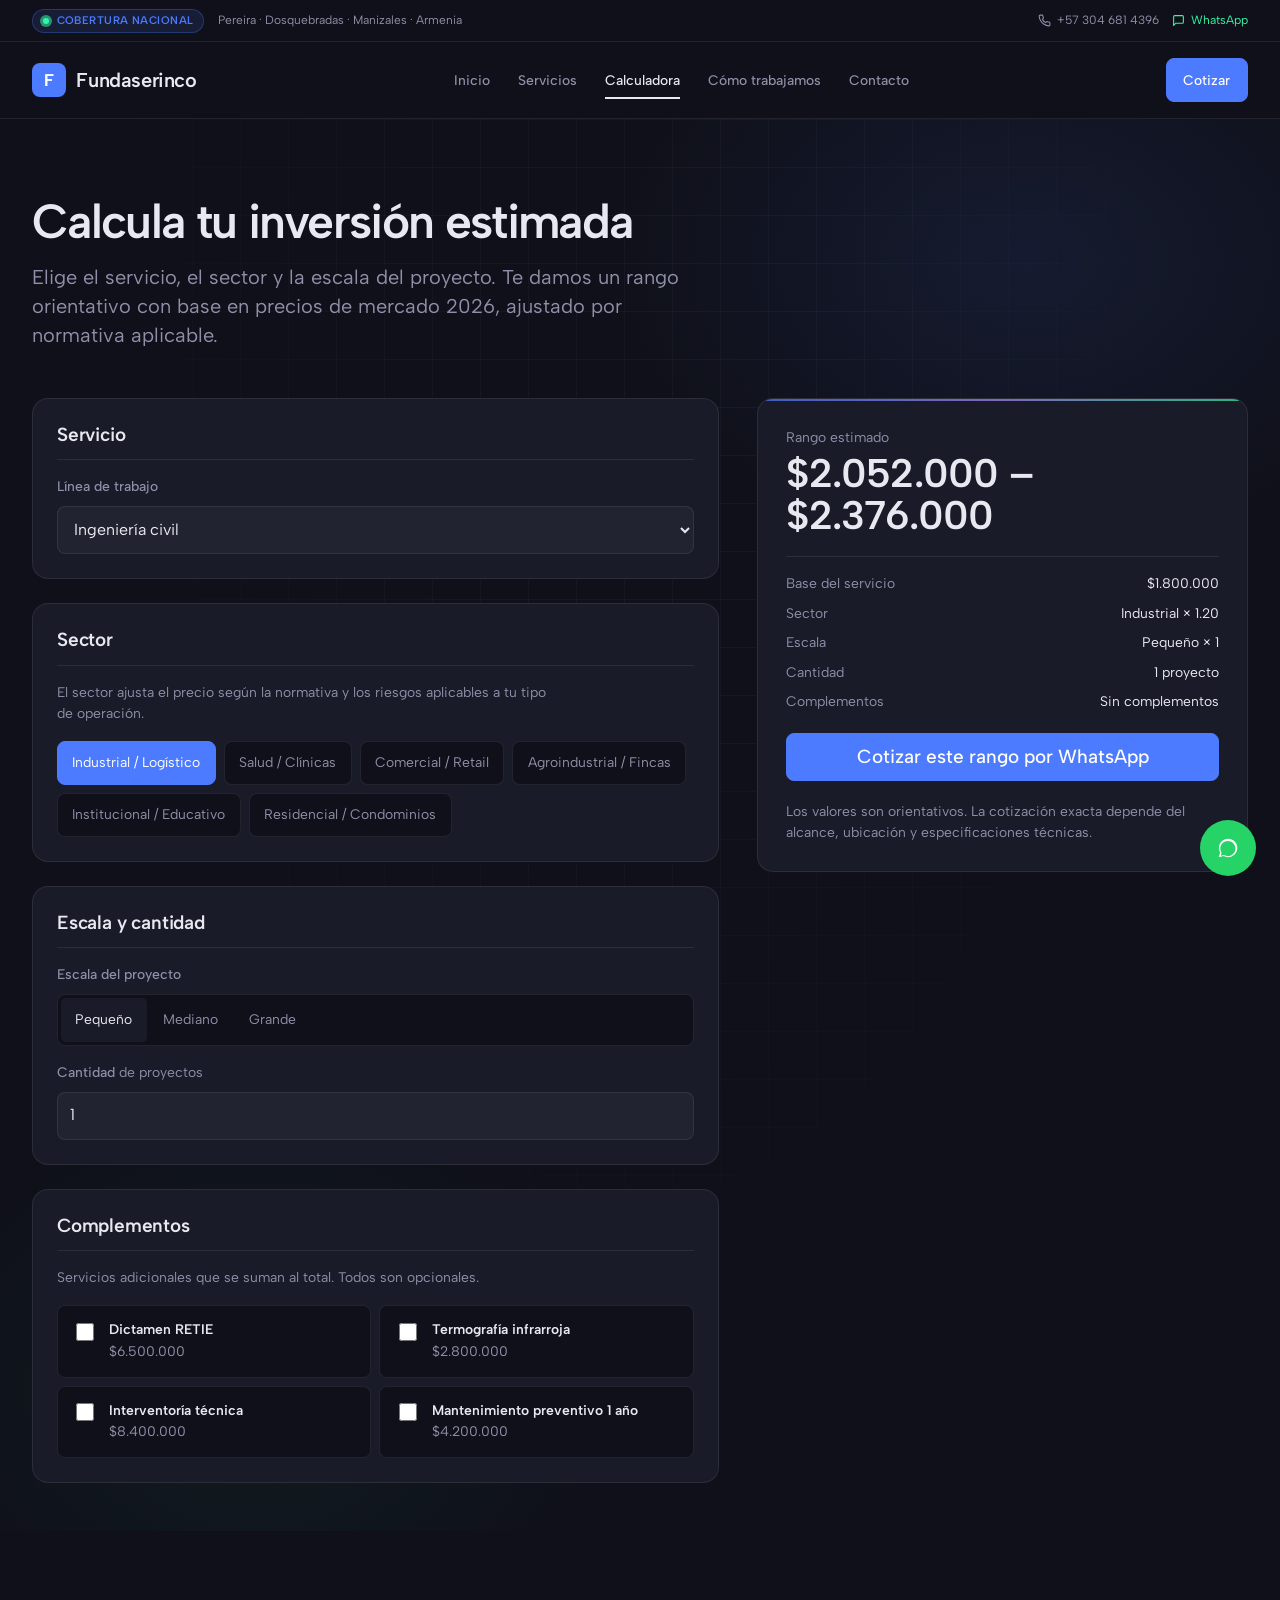
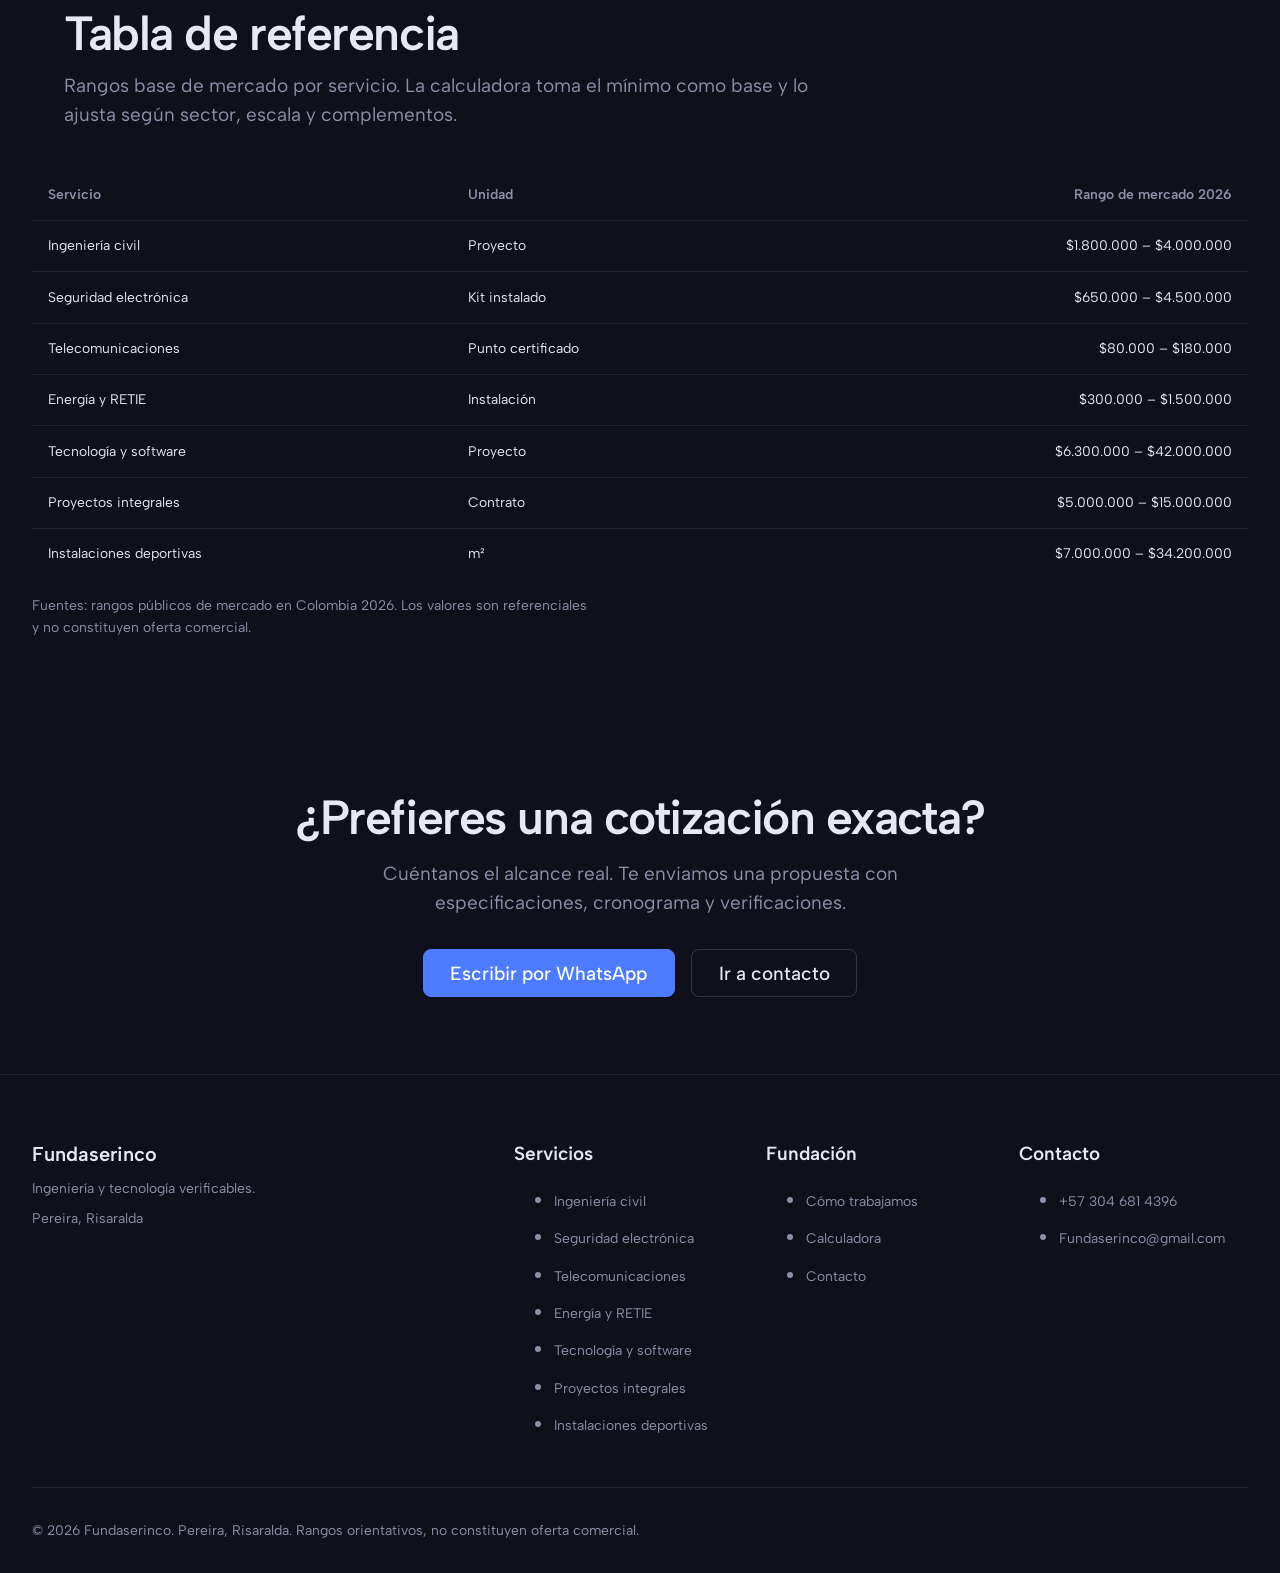
==== calculadora.html @ b82580bc "Add files via upload" ====
<!DOCTYPE html>
<html lang="es">
<head>
  <meta charset="UTF-8">
  <meta name="viewport" content="width=device-width, initial-scale=1.0">
  <title>Calculadora de inversión · Fundaserinco</title>
  <meta name="description" content="Estimador orientativo de inversión por servicio, sector y escala. Rangos de mercado 2026 para ingeniería civil, seguridad, telecom, energía, software, integrales y deportivas.">
  <meta name="theme-color" content="#0f1019">
  <link rel="preconnect" href="https://fonts.googleapis.com">
  <link rel="preconnect" href="https://fonts.gstatic.com" crossorigin>
  <link href="https://fonts.googleapis.com/css2?family=Albert+Sans:wght@400;500;600&display=swap" rel="stylesheet">
  <link rel="stylesheet" href="assets/css/main.css">
  <link rel="stylesheet" href="assets/css/components.css">
  <link rel="stylesheet" href="assets/css/sections.css">
  <link rel="stylesheet" href="assets/css/pages.css">
  <link rel="stylesheet" href="assets/css/motion.css">
  <link rel="icon" href="favicon.svg" type="image/svg+xml">
  <meta property="og:type" content="website">
  <meta property="og:site_name" content="Fundaserinco">
  <meta property="og:locale" content="es_CO">
  <meta property="og:title" content="Calculadora de inversión · Fundaserinco">
  <meta property="og:description" content="Estimador orientativo de inversión por servicio, sector y escala.">
</head>
<body data-page="calculator">
  <script>document.documentElement.classList.add('js')</script>

  <div class="topbar">
    <div class="topbar-inner">
      <div class="topbar-left">
        <span class="topbar-badge"><span class="pulse-dot" aria-hidden="true"></span><span>Cobertura nacional</span></span>
        <span class="topbar-region">Pereira · Dosquebradas · Manizales · Armenia</span>
      </div>
      <div class="topbar-right">
        <a href="tel:+573046814396" class="topbar-link topbar-link--phone"><svg viewBox="0 0 24 24" width="13" height="13" fill="none" stroke="currentColor" stroke-width="2" stroke-linecap="round" stroke-linejoin="round" aria-hidden="true"><path d="M22 16.92v3a2 2 0 0 1-2.18 2 19.79 19.79 0 0 1-8.63-3.07 19.5 19.5 0 0 1-6-6 19.79 19.79 0 0 1-3.07-8.67A2 2 0 0 1 4.11 2h3a2 2 0 0 1 2 1.72 12.84 12.84 0 0 0 .7 2.81 2 2 0 0 1-.45 2.11L8.09 9.91a16 16 0 0 0 6 6l1.27-1.27a2 2 0 0 1 2.11-.45 12.84 12.84 0 0 0 2.81.7A2 2 0 0 1 22 16.92z"/></svg>+57 304 681 4396</a>
        <a href="https://wa.me/573046814396?text=Hola%2C%20quiero%20asesor%C3%ADa." class="topbar-link topbar-link--wa" target="_blank" rel="noopener"><svg viewBox="0 0 24 24" width="13" height="13" fill="none" stroke="currentColor" stroke-width="2" stroke-linecap="round" stroke-linejoin="round" aria-hidden="true"><path d="M21 15a2 2 0 0 1-2 2H7l-4 4V5a2 2 0 0 1 2-2h14a2 2 0 0 1 2 2z"/></svg>WhatsApp</a>
      </div>
    </div>
  </div>

  <header class="site-header">
    <div class="header-inner">
      <a href="index.html" class="brand" aria-label="Fundaserinco — Ir a inicio"><span class="brand-mark" aria-hidden="true">F</span><span class="brand-name">Fundaserinco</span></a>
      <nav class="main-nav" aria-label="Principal">
        <a href="index.html">Inicio</a>
        <a href="servicios.html">Servicios</a>
        <a href="calculadora.html" aria-current="page">Calculadora</a>
        <a href="como-trabajamos.html">Cómo trabajamos</a>
        <a href="contacto.html">Contacto</a>
      </nav>
      <div class="header-actions">
        <a href="https://wa.me/573046814396?text=Hola%2C%20quiero%20cotizar." class="btn btn-primary header-cta" target="_blank" rel="noopener">Cotizar</a>
        <button type="button" class="menu-toggle" aria-expanded="false" aria-controls="mobile-drawer" aria-label="Abrir menú"><span class="menu-toggle-line"></span><span class="menu-toggle-line"></span><span class="menu-toggle-line"></span></button>
      </div>
    </div>
  </header>

  <div class="mobile-backdrop" id="mobile-backdrop" hidden></div>
  <aside class="mobile-drawer" id="mobile-drawer" aria-hidden="true" aria-label="Menú de navegación">
    <div class="drawer-header">
      <span class="drawer-brand">Menú</span>
      <button type="button" class="drawer-close" aria-label="Cerrar menú"><svg viewBox="0 0 24 24" width="20" height="20" fill="none" stroke="currentColor" stroke-width="2" stroke-linecap="round" stroke-linejoin="round" aria-hidden="true"><path d="M18 6 6 18M6 6l12 12"/></svg></button>
    </div>
    <nav class="mobile-nav" aria-label="Principal móvil">
      <a href="index.html">Inicio</a>
      <a href="servicios.html">Servicios</a>
      <a href="calculadora.html" aria-current="page">Calculadora</a>
      <a href="como-trabajamos.html">Cómo trabajamos</a>
      <a href="contacto.html">Contacto</a>
    </nav>
    <div class="drawer-actions">
      <a href="https://wa.me/573046814396?text=Hola%2C%20quiero%20cotizar." class="btn btn-wa" target="_blank" rel="noopener">Cotizar por WhatsApp</a>
      <a href="mailto:Fundaserinco@gmail.com" class="btn btn-secondary">Escribir por correo</a>
    </div>
    <div class="drawer-contact">
      <a href="tel:+573046814396"><svg viewBox="0 0 24 24" width="14" height="14" fill="none" stroke="currentColor" stroke-width="2" stroke-linecap="round" stroke-linejoin="round" aria-hidden="true"><path d="M22 16.92v3a2 2 0 0 1-2.18 2 19.79 19.79 0 0 1-8.63-3.07 19.5 19.5 0 0 1-6-6 19.79 19.79 0 0 1-3.07-8.67A2 2 0 0 1 4.11 2h3a2 2 0 0 1 2 1.72 12.84 12.84 0 0 0 .7 2.81 2 2 0 0 1-.45 2.11L8.09 9.91a16 16 0 0 0 6 6l1.27-1.27a2 2 0 0 1 2.11-.45 12.84 12.84 0 0 0 2.81.7A2 2 0 0 1 22 16.92z"/></svg>+57 304 681 4396</a>
      <a href="mailto:Fundaserinco@gmail.com"><svg viewBox="0 0 24 24" width="14" height="14" fill="none" stroke="currentColor" stroke-width="2" stroke-linecap="round" stroke-linejoin="round" aria-hidden="true"><rect x="2" y="4" width="20" height="16" rx="2"/><path d="m22 7-10 6L2 7"/></svg>Fundaserinco@gmail.com</a>
    </div>
  </aside>

  <main>
    <section class="calc-scene">
      <div class="calc-hero">
        <h1>Calcula tu inversión estimada</h1>
        <p class="lead">Elige el servicio, el sector y la escala del proyecto. Te damos un rango orientativo con base en precios de mercado 2026, ajustado por normativa aplicable.</p>
      </div>

      <section class="calc-page">
        <h2 class="sr-only">Estimador de inversión</h2>
        <form class="calc-form" onsubmit="return false;" aria-label="Configuración del estimador" data-stagger>
          <div class="calc-block">
            <h3 class="calc-block-title">Servicio</h3>
            <div class="form-field">
              <label for="svc">Línea de trabajo</label>
              <select id="svc">
                <option value="civil" data-base="1800000" data-unit="proyecto">Ingeniería civil</option>
                <option value="seguridad" data-base="650000" data-unit="kit">Seguridad electrónica</option>
                <option value="telecom" data-base="80000" data-unit="punto">Telecomunicaciones</option>
                <option value="energia" data-base="300000" data-unit="instalación">Energía y RETIE</option>
                <option value="software" data-base="6300000" data-unit="módulo">Tecnología y software</option>
                <option value="integrales" data-base="5000000" data-unit="frente">Proyectos integrales</option>
                <option value="deportivas" data-base="7000000" data-unit="cancha">Instalaciones deportivas</option>
              </select>
            </div>
          </div>

          <div class="calc-block">
            <h3 class="calc-block-title">Sector</h3>
            <p class="calc-block-help">El sector ajusta el precio según la normativa y los riesgos aplicables a tu tipo de operación.</p>
            <div class="chip-group" role="group" aria-label="Sector del proyecto">
              <button type="button" class="chip" data-sector="industrial" data-sector-name="Industrial" data-factor="1.20" aria-pressed="true">Industrial / Logístico</button>
              <button type="button" class="chip" data-sector="salud" data-sector-name="Salud" data-factor="1.35" aria-pressed="false">Salud / Clínicas</button>
              <button type="button" class="chip" data-sector="comercial" data-sector-name="Comercial" data-factor="1.00" aria-pressed="false">Comercial / Retail</button>
              <button type="button" class="chip" data-sector="agro" data-sector-name="Agroindustrial" data-factor="1.15" aria-pressed="false">Agroindustrial / Fincas</button>
              <button type="button" class="chip" data-sector="institucional" data-sector-name="Institucional" data-factor="1.10" aria-pressed="false">Institucional / Educativo</button>
              <button type="button" class="chip" data-sector="residencial" data-sector-name="Residencial" data-factor="0.95" aria-pressed="false">Residencial / Condominios</button>
            </div>
          </div>

          <div class="calc-block">
            <h3 class="calc-block-title">Escala y cantidad</h3>
            <div class="form-field">
              <label>Escala del proyecto</label>
              <div class="segmented" role="group" aria-label="Escala del proyecto">
                <button type="button" data-scale="1" data-scale-name="Pequeño" class="is-active">Pequeño</button>
                <button type="button" data-scale="2.5" data-scale-name="Mediano">Mediano</button>
                <button type="button" data-scale="6" data-scale-name="Grande">Grande</button>
              </div>
            </div>
            <div class="form-field">
              <label for="qty">Cantidad <span id="qty-label" class="calc-qty-unit">de proyectos</span></label>
              <input type="number" id="qty" min="1" max="50" value="1" inputmode="numeric">
            </div>
          </div>

          <div class="calc-block">
            <h3 class="calc-block-title">Complementos</h3>
            <p class="calc-block-help">Servicios adicionales que se suman al total. Todos son opcionales.</p>
            <div class="addon-grid">
              <label class="addon"><input type="checkbox" data-name="Dictamen RETIE" data-price="6500000"><span class="addon-body"><span class="addon-title">Dictamen RETIE</span><span class="addon-price">$6.500.000</span></span></label>
              <label class="addon"><input type="checkbox" data-name="Termografía infrarroja" data-price="2800000"><span class="addon-body"><span class="addon-title">Termografía infrarroja</span><span class="addon-price">$2.800.000</span></span></label>
              <label class="addon"><input type="checkbox" data-name="Interventoría técnica" data-price="8400000"><span class="addon-body"><span class="addon-title">Interventoría técnica</span><span class="addon-price">$8.400.000</span></span></label>
              <label class="addon"><input type="checkbox" data-name="Mantenimiento preventivo 1 año" data-price="4200000"><span class="addon-body"><span class="addon-title">Mantenimiento preventivo 1 año</span><span class="addon-price">$4.200.000</span></span></label>
            </div>
          </div>
        </form>

        <aside class="calc-result" aria-live="polite">
          <div><p class="calc-result-label">Rango estimado</p><p class="calc-result-value" id="result-range">$1.800.000 – $1.980.000</p></div>
          <div class="calc-result-breakdown">
            <div class="calc-result-row"><span>Base del servicio</span><span id="result-base">$1.800.000</span></div>
            <div class="calc-result-row"><span>Sector</span><span id="result-sector">Industrial × 1.20</span></div>
            <div class="calc-result-row"><span>Escala</span><span id="result-scale">Pequeño × 1</span></div>
            <div class="calc-result-row"><span>Cantidad</span><span id="result-qty">1 proyecto</span></div>
            <div class="calc-result-row"><span>Complementos</span><span id="result-addons">Sin complementos</span></div>
          </div>
          <a href="#" id="result-wa" class="btn btn-primary" target="_blank" rel="noopener">Cotizar este rango por WhatsApp</a>
          <p class="calc-result-note">Los valores son orientativos. La cotización exacta depende del alcance, ubicación y especificaciones técnicas.</p>
        </aside>
      </section>
    </section>

    <section class="section reference">
      <header class="section-header"><h2>Tabla de referencia</h2><p>Rangos base de mercado por servicio. La calculadora toma el mínimo como base y lo ajusta según sector, escala y complementos.</p></header>
      <table class="ref-table">
        <thead><tr><th scope="col">Servicio</th><th scope="col">Unidad</th><th scope="col">Rango de mercado 2026</th></tr></thead>
        <tbody>
          <tr><td>Ingeniería civil</td><td>Proyecto</td><td>$1.800.000 – $4.000.000</td></tr>
          <tr><td>Seguridad electrónica</td><td>Kit instalado</td><td>$650.000 – $4.500.000</td></tr>
          <tr><td>Telecomunicaciones</td><td>Punto certificado</td><td>$80.000 – $180.000</td></tr>
          <tr><td>Energía y RETIE</td><td>Instalación</td><td>$300.000 – $1.500.000</td></tr>
          <tr><td>Tecnología y software</td><td>Proyecto</td><td>$6.300.000 – $42.000.000</td></tr>
          <tr><td>Proyectos integrales</td><td>Contrato</td><td>$5.000.000 – $15.000.000</td></tr>
          <tr><td>Instalaciones deportivas</td><td>m²</td><td>$7.000.000 – $34.200.000</td></tr>
        </tbody>
      </table>
      <p class="ref-note">Fuentes: rangos públicos de mercado en Colombia 2026. Los valores son referenciales y no constituyen oferta comercial.</p>
    </section>

    <section class="section cta">
      <h2>¿Prefieres una cotización exacta?</h2>
      <p>Cuéntanos el alcance real. Te enviamos una propuesta con especificaciones, cronograma y verificaciones.</p>
      <div class="cta-actions" data-stagger>
        <a href="https://wa.me/573046814396?text=Hola%2C%20quiero%20una%20cotizaci%C3%B3n%20exacta." class="btn btn-primary" target="_blank" rel="noopener">Escribir por WhatsApp</a>
        <a href="contacto.html" class="btn btn-secondary">Ir a contacto</a>
      </div>
    </section>
  </main>

  <footer class="site-footer">
    <div class="footer-grid">
      <div><p class="footer-logo">Fundaserinco</p><p class="footer-desc">Ingeniería y tecnología verificables.</p><p class="footer-place">Pereira, Risaralda</p></div>
      <div><p class="footer-heading">Servicios</p><ul>
        <li><a href="servicios/ingenieria-civil.html">Ingeniería civil</a></li>
        <li><a href="servicios/seguridad-electronica.html">Seguridad electrónica</a></li>
        <li><a href="servicios/telecomunicaciones.html">Telecomunicaciones</a></li>
        <li><a href="servicios/energia-retie.html">Energía y RETIE</a></li>
        <li><a href="servicios/tecnologia-software.html">Tecnología y software</a></li>
        <li><a href="servicios/proyectos-integrales.html">Proyectos integrales</a></li>
        <li><a href="servicios/instalaciones-deportivas.html">Instalaciones deportivas</a></li>
      </ul></div>
      <div><p class="footer-heading">Fundación</p><ul>
        <li><a href="como-trabajamos.html">Cómo trabajamos</a></li>
        <li><a href="calculadora.html">Calculadora</a></li>
        <li><a href="contacto.html">Contacto</a></li>
      </ul></div>
      <div><p class="footer-heading">Contacto</p><ul>
        <li><a href="https://wa.me/573046814396">+57 304 681 4396</a></li>
        <li><a href="mailto:Fundaserinco@gmail.com">Fundaserinco@gmail.com</a></li>
      </ul></div>
    </div>
    <p class="footer-legal">© 2026 Fundaserinco. Pereira, Risaralda. Rangos orientativos, no constituyen oferta comercial.</p>
  </footer>

  <a href="https://wa.me/573046814396?text=Hola%2C%20quiero%20cotizar." class="whatsapp-fab" aria-label="Escribir por WhatsApp" target="_blank" rel="noopener">
    <svg viewBox="0 0 24 24" width="28" height="28" fill="currentColor" aria-hidden="true"><path d="M17.6 6.3C16.2 4.9 14.2 4 12.1 4 7.8 4 4.2 7.6 4.2 11.9c0 1.4.4 2.8 1.1 4L4 20l4.2-1.1c1.2.6 2.5 1 3.9 1 4.3 0 7.9-3.5 7.9-7.8 0-2.1-.8-4.1-2.3-5.6zM12.1 19c-1.2 0-2.4-.3-3.5-.9l-.3-.2-2.5.7.7-2.4-.2-.3c-.6-1-.9-2.2-.9-3.4 0-3.6 2.9-6.5 6.5-6.5 1.7 0 3.4.7 4.6 1.9 1.2 1.2 1.9 2.8 1.9 4.6 0 3.6-3 6.5-6.3 6.5z"/></svg>
  </a>

  <script src="assets/js/stagger.js"></script>
  <script src="assets/js/base.js"></script>
  <script>
    (function () {
      'use strict';
      const svcEl = document.getElementById('svc');
      const qtyEl = document.getElementById('qty');
      const qtyLabelEl = document.getElementById('qty-label');
      const sectorChips = Array.from(document.querySelectorAll('.chip[data-sector]'));
      const scaleBtns = Array.from(document.querySelectorAll('.segmented button'));
      const addonInputs = Array.from(document.querySelectorAll('.addon input[type="checkbox"]'));
      const resultRangeEl = document.getElementById('result-range');
      const resultBaseEl = document.getElementById('result-base');
      const resultSectorEl = document.getElementById('result-sector');
      const resultScaleEl = document.getElementById('result-scale');
      const resultQtyEl = document.getElementById('result-qty');
      const resultAddonsEl = document.getElementById('result-addons');
      const waEl = document.getElementById('result-wa');
      let sector = { name: 'Industrial', factor: 1.20 };
      let scale = { name: 'Pequeño', value: 1 };
      function fmt(n) { return '$' + Math.round(n).toLocaleString('es-CO'); }
      function update() {
        const opt = svcEl.selectedOptions[0];
        const base = parseInt(opt.dataset.base, 10);
        const unit = opt.dataset.unit;
        const qty = Math.max(1, Math.min(50, parseInt(qtyEl.value || '1', 10) || 1));
        qtyLabelEl.textContent = unit === 'proyecto' ? 'de proyectos' : unit === 'kit' ? 'de kits' : unit === 'punto' ? 'de puntos' : unit === 'instalación' ? 'de instalaciones' : unit === 'módulo' ? 'de módulos' : unit === 'frente' ? 'de frentes' : unit === 'cancha' ? 'de canchas' : 'de unidades';
        let addonsTotal = 0; const activeAddons = [];
        addonInputs.forEach(function (input) {
          if (input.checked) {
            addonsTotal += parseInt(input.dataset.price, 10);
            activeAddons.push(input.dataset.name);
          }
        });
        const subtotal = base * sector.factor * scale.value * qty;
        const total = subtotal + addonsTotal;
        const lo = total * 0.95, hi = total * 1.10;
        resultRangeEl.textContent = fmt(lo) + ' – ' + fmt(hi);
        resultBaseEl.textContent = fmt(base);
        resultSectorEl.textContent = sector.name + ' × ' + sector.factor.toFixed(2);
        resultScaleEl.textContent = scale.name + ' × ' + scale.value;
        resultQtyEl.textContent = qty + ' ' + unit + (qty === 1 ? '' : (unit === 'proyecto' || unit === 'módulo' || unit === 'frente' ? 's' : unit === 'instalación' ? 'es' : unit + 's'));
        resultAddonsEl.textContent = activeAddons.length === 0 ? 'Sin complementos' : activeAddons.length + ' · ' + fmt(addonsTotal);
        const messageLines = ['Hola, quiero cotizar ' + opt.textContent.trim() + '.','Sector: ' + sector.name,'Escala: ' + scale.name,'Cantidad: ' + qty + ' ' + unit, activeAddons.length > 0 ? 'Complementos: ' + activeAddons.join(', ') : null,'Rango estimado: ' + fmt(lo) + ' – ' + fmt(hi) + '.'].filter(Boolean);
        waEl.href = 'https://wa.me/573046814396?text=' + encodeURIComponent(messageLines.join('\n'));
      }
      svcEl.addEventListener('change', update);
      qtyEl.addEventListener('input', update);
      sectorChips.forEach(function (chip) {
        chip.addEventListener('click', function () {
          sectorChips.forEach(function (c) { c.setAttribute('aria-pressed', 'false'); });
          chip.setAttribute('aria-pressed', 'true');
          sector = { name: chip.dataset.sectorName, factor: parseFloat(chip.dataset.factor) };
          update();
        });
      });
      scaleBtns.forEach(function (btn) {
        btn.addEventListener('click', function () {
          scaleBtns.forEach(function (b) { b.classList.remove('is-active'); });
          btn.classList.add('is-active');
          scale = { name: btn.dataset.scaleName, value: parseFloat(btn.dataset.scale) };
          update();
        });
      });
      addonInputs.forEach(function (input) { input.addEventListener('change', update); });
      const params = new URLSearchParams(location.search);
      const svcParam = params.get('svc');
      if (svcParam && svcEl.querySelector('option[value="' + svcParam + '"]')) svcEl.value = svcParam;
      update();
    })();
  </script>
</body>
</html>
---- assets/css/main.css ----
/* Fundaserinco — main.css
   Base: tokens, reset, tipografía, layout, motion helpers.
   Se carga PRIMERO. */

/* ---------- tokens ---------- */
:root {
  /* palette: stone-blueprint (light) */
  --bg: #dfdedb;
  --surface: #ebe9e5;
  --surface-2: #f4f2ee;
  --ink: #26251e;
  --muted: #5f5d55;
  --accent: #2456d6;
  --accent-ink: #ffffff;
  --control: #c7c5c0;
  --rule: #cbc8c2;

  /* palette: dark scene (para el stage y futuras secciones oscuras) */
  --dark-bg: #0f1019;
  --dark-surface: #1a1b28;
  --dark-surface-2: #232438;
  --dark-ink: #e8e8f0;
  --dark-muted: #8e8fa8;
  --dark-rule: rgba(255, 255, 255, 0.08);
  --dark-rule-strong: rgba(255, 255, 255, 0.16);
  --dark-accent: #4d7bff;
  --dark-accent-ink: #0f1019;
  --dark-accent-muted: rgba(77, 123, 255, 0.15);

  /* type */
  --font-display: 'Albert Sans', system-ui, -apple-system, 'Segoe UI', sans-serif;
  --font-text: 'Albert Sans', system-ui, -apple-system, 'Segoe UI', sans-serif;

  /* scale */
  --step-small: clamp(0.8125rem, 0.79rem + 0.1vw, 0.875rem);
  --step-body: clamp(1.0625rem, 1rem + 0.25vw, 1.1875rem);
  --step-mid: clamp(1.125rem, 1.05rem + 0.3vw, 1.25rem);
  --step-head: clamp(1.75rem, 1.3rem + 2.4vw, 3rem);
  --step-display: clamp(2rem, 1.4rem + 3vw, 4rem);

  /* spacing */
  --margin: clamp(1rem, 3vw, 2rem);
  --gutter: clamp(1rem, 2vw, 1.5rem);
  --section: clamp(6rem, 12vw, 14rem);
  --radius: 8px;
  --radius-lg: 16px;

  /* motion */
  --ease-out: cubic-bezier(0.23, 1, 0.32, 1);
  --ease-in-out: cubic-bezier(0.77, 0, 0.175, 1);
  --t-press: 120ms;
  --t-hover: 150ms;
  --t-ui: 200ms;
  --t-reveal: 700ms;

  /* chart tokens (for Charts.*) */
  --chart-1: #2456d6;
  --chart-muted: #c7c5c0;
  --grid: #dfdedb;
  --axis-ink: #5f5d55;
}

/* ---------- reset ---------- */
*, *::before, *::after { box-sizing: border-box; }
html { -webkit-text-size-adjust: 100%; text-size-adjust: 100%; scroll-behavior: auto; }
body {
  margin: 0;
  background: var(--bg);
  color: var(--ink);
  font-family: var(--font-text);
  font-size: var(--step-body);
  line-height: 1.55;
  font-kerning: normal;
  -webkit-font-smoothing: antialiased;
  text-rendering: optimizeLegibility;
}
h1, h2, h3, h4, p, figure, blockquote, ul, ol, dl, dd { margin: 0; }
ul[class], ol[class] { padding: 0; list-style: none; }
img, video, svg, canvas { display: block; max-width: 100%; }
img, video { height: auto; background: var(--surface); }
button, input, select, textarea { font: inherit; color: inherit; }
button { background: none; border: 0; padding: 0; cursor: pointer; }
a { color: inherit; text-decoration: none; }
::selection { background: var(--accent); color: var(--accent-ink); }
:focus-visible { outline: 2px solid var(--accent); outline-offset: 3px; border-radius: 2px; }
.nums { font-variant-numeric: tabular-nums; }
.sr-only {
  position: absolute; width: 1px; height: 1px; overflow: hidden;
  clip-path: inset(50%); white-space: nowrap;
}

/* ---------- typography ---------- */
h1, h2, h3 {
  font-family: var(--font-display);
  font-weight: 600;
  text-wrap: balance;
  hyphens: none;
}
h1 {
  font-size: var(--step-display);
  line-height: 1.0;
  letter-spacing: -0.035em;
}
h2 {
  font-size: var(--step-head);
  line-height: 1.05;
  letter-spacing: -0.03em;
}
h3 {
  font-size: var(--step-mid);
  line-height: 1.3;
  letter-spacing: -0.015em;
}
p { max-width: 62ch; text-wrap: pretty; }
.lead {
  font-size: var(--step-mid);
  line-height: 1.45;
  color: var(--muted);
  max-width: 46ch;
}
.muted { color: var(--muted); }

/* ---------- layout ---------- */
.section { padding-block: calc(var(--section) / 2); }
.section + .section { padding-top: 0; }
.wrap { max-width: 1280px; margin-inline: auto; padding-inline: var(--margin); }

/* ---------- motion helpers ---------- */
@media (prefers-reduced-motion: reduce) {
  *, *::before, *::after {
    transition-duration: 0.01ms !important;
    animation: none !important;
  }
}
---- assets/css/components.css ----
/* Fundaserinco — components.css
   Botones, link, topbar, header, mobile drawer, footer, whatsapp fab, form fields base.
   Se carga SEGUNDO. */

/* ---------- buttons ---------- */
.btn {
  display: inline-flex;
  align-items: center;
  justify-content: center;
  gap: 0.4em;
  min-height: 48px;
  padding: 0 1.4em;
  border-radius: var(--radius);
  font-weight: 500;
  font-size: var(--step-body);
  text-decoration: none;
  white-space: nowrap;
  transition: transform var(--t-press) var(--ease-out),
              background-color var(--t-hover) ease,
              color var(--t-hover) ease,
              border-color var(--t-hover) ease;
}
.btn:active { transform: scale(0.97); }
.btn-primary {
  background: var(--accent);
  color: var(--accent-ink);
  border: 1px solid var(--accent);
}
.btn-secondary {
  background: transparent;
  color: var(--ink);
  border: 1px solid var(--control);
}
.link {
  display: inline-flex;
  align-items: center;
  gap: 0.3em;
  color: var(--accent);
  text-decoration: underline;
  text-decoration-thickness: 0.06em;
  text-underline-offset: 0.2em;
  font-weight: 500;
}

/* ==========================================================
   TOPBAR — banda superior con dot ping
   ========================================================== */
.topbar {
  background: var(--dark-bg);
  color: var(--dark-ink);
  border-bottom: 1px solid var(--dark-rule);
  font-size: 0.75rem;
  padding: 0.55rem var(--margin);
  position: relative;
  z-index: 30;
}
.topbar-inner {
  max-width: 1280px;
  margin-inline: auto;
  display: flex;
  align-items: center;
  justify-content: space-between;
  gap: 1rem;
  flex-wrap: wrap;
}
.topbar-left {
  display: flex;
  align-items: center;
  gap: 0.85rem;
  flex-wrap: wrap;
}
.topbar-badge {
  display: inline-flex;
  align-items: center;
  gap: 0.5rem;
  padding: 0.2rem 0.6rem;
  background: rgba(77, 123, 255, 0.12);
  border: 1px solid rgba(77, 123, 255, 0.3);
  border-radius: 999px;
  color: var(--dark-accent);
  font-weight: 600;
  letter-spacing: 0.04em;
  text-transform: uppercase;
  font-size: 0.6875rem;
  line-height: 1.4;
  white-space: nowrap;
}
.pulse-dot {
  position: relative;
  display: inline-block;
  width: 6px;
  height: 6px;
  border-radius: 50%;
  background: #34f6a8;
  flex-shrink: 0;
}
.pulse-dot::after {
  content: '';
  position: absolute;
  inset: -3px;
  border-radius: 50%;
  background: #34f6a8;
  opacity: 0.55;
  animation: pulse-ping 2.2s cubic-bezier(0, 0, 0.2, 1) infinite;
  pointer-events: none;
}
@keyframes pulse-ping {
  0% { transform: scale(1); opacity: 0.55; }
  80%, 100% { transform: scale(2.4); opacity: 0; }
}
@media (prefers-reduced-motion: reduce) {
  .pulse-dot::after { animation: none; opacity: 0; }
}
.topbar-region {
  color: var(--dark-muted);
  display: none;
  white-space: nowrap;
}
@media (min-width: 720px) {
  .topbar-region { display: inline; }
}
.topbar-right {
  display: flex;
  align-items: center;
  gap: 0.85rem;
}
.topbar-link {
  color: var(--dark-muted);
  font-size: 0.75rem;
  display: inline-flex;
  align-items: center;
  gap: 0.35rem;
  text-decoration: none;
  transition: color 150ms ease;
  white-space: nowrap;
}
.topbar-link svg { flex-shrink: 0; }
.topbar-link--wa { color: #34f6a8; }
.topbar-link--phone {
  display: none;
}
@media (min-width: 560px) {
  .topbar-link--phone { display: inline-flex; }
}

/* ==========================================================
   SITE HEADER — navbar sticky
   Base light. Overrides por data-page y data-header-theme.
   ========================================================== */
.site-header {
  position: sticky;
  top: 0;
  z-index: 40;
  background: var(--bg);
  border-bottom: 1px solid var(--rule);
  transition: background-color 250ms ease, border-color 250ms ease;
}
.header-inner {
  max-width: 1280px;
  margin-inline: auto;
  padding: 1rem var(--margin);
  display: flex;
  align-items: center;
  justify-content: space-between;
  gap: var(--gutter);
}

/* brand */
.brand {
  display: flex;
  align-items: center;
  gap: 0.65rem;
  text-decoration: none;
  color: var(--ink);
  font-family: var(--font-display);
  font-weight: 600;
  font-size: var(--step-mid);
  letter-spacing: -0.02em;
  transition: color 200ms ease;
}
.brand-mark {
  width: 34px;
  height: 34px;
  display: grid;
  place-items: center;
  background: var(--accent);
  color: var(--accent-ink);
  border-radius: 8px;
  font-family: var(--font-display);
  font-weight: 700;
  font-size: 17px;
  letter-spacing: -0.03em;
  flex-shrink: 0;
  transition: background-color 200ms ease, color 200ms ease;
}
.brand-name { white-space: nowrap; }

/* nav desktop */
.main-nav {
  display: none;
  gap: 1.75rem;
  font-size: var(--step-small);
  font-weight: 500;
}
@media (min-width: 900px) {
  .main-nav { display: flex; }
}
.main-nav a {
  position: relative;
  color: var(--muted);
  text-decoration: none;
  padding: 0.5rem 0;
  transition: color 150ms ease;
}
.main-nav a::after {
  content: '';
  position: absolute;
  left: 0;
  right: 0;
  bottom: 0;
  height: 2px;
  background: currentColor;
  transform: scaleX(0);
  transform-origin: left;
  transition: transform 220ms var(--ease-out);
}
.main-nav a[aria-current="page"] {
  color: var(--ink);
}
.main-nav a[aria-current="page"]::after {
  transform: scaleX(1);
}

/* actions */
.header-actions {
  display: flex;
  align-items: center;
  gap: 0.75rem;
}
.header-cta {
  display: none;
  min-height: 44px;
  padding: 0 1.2em;
  font-size: var(--step-small);
}
@media (min-width: 640px) {
  .header-cta { display: inline-flex; }
}

/* hamburger */
.menu-toggle {
  display: inline-flex;
  flex-direction: column;
  justify-content: center;
  align-items: center;
  gap: 5px;
  width: 44px;
  height: 44px;
  padding: 0;
  border: 1px solid var(--control);
  border-radius: var(--radius);
  background: transparent;
  cursor: pointer;
  transition: border-color 150ms ease;
}
@media (min-width: 900px) {
  .menu-toggle { display: none; }
}
.menu-toggle-line {
  display: block;
  width: 18px;
  height: 2px;
  background: var(--ink);
  border-radius: 2px;
  transition: transform 240ms var(--ease-out),
              opacity 160ms ease,
              background-color 200ms ease;
}

/* estado activo hamburger */
.menu-toggle[aria-expanded="true"] .menu-toggle-line:nth-child(1) {
  transform: translateY(7px) rotate(45deg);
}
.menu-toggle[aria-expanded="true"] .menu-toggle-line:nth-child(2) {
  opacity: 0;
}
.menu-toggle[aria-expanded="true"] .menu-toggle-line:nth-child(3) {
  transform: translateY(-7px) rotate(-45deg);
}

/* ==========================================================
   MOBILE DRAWER
   ========================================================== */
.mobile-backdrop {
  position: fixed;
  inset: 0;
  background: rgba(15, 16, 25, 0.55);
  z-index: 45;
  opacity: 0;
  transition: opacity 220ms ease;
}
.mobile-backdrop.is-open { opacity: 1; }
.mobile-drawer {
  position: fixed;
  top: 0;
  right: 0;
  bottom: 0;
  width: min(340px, 86vw);
  background: var(--bg);
  border-left: 1px solid var(--rule);
  z-index: 50;
  padding: 1.5rem;
  display: flex;
  flex-direction: column;
  gap: 1rem;
  transform: translateX(100%);
  transition: transform 320ms var(--ease-out);
  overflow-y: auto;
}
.mobile-drawer.is-open { transform: translateX(0); }
.drawer-header {
  display: flex;
  align-items: center;
  justify-content: space-between;
}
.drawer-brand {
  font-family: var(--font-display);
  font-weight: 600;
  font-size: var(--step-mid);
  color: var(--ink);
  letter-spacing: -0.02em;
}
.drawer-close {
  width: 40px;
  height: 40px;
  display: grid;
  place-items: center;
  border: 1px solid var(--control);
  border-radius: var(--radius);
  background: transparent;
  cursor: pointer;
  color: var(--ink);
  transition: border-color 150ms ease, background-color 150ms ease;
}
.mobile-nav {
  display: flex;
  flex-direction: column;
  gap: 0;
  border-top: 1px solid var(--rule);
}
.mobile-nav a {
  display: block;
  padding: 0.95rem 0;
  color: var(--ink);
  text-decoration: none;
  font-size: var(--step-body);
  font-weight: 500;
  border-bottom: 1px solid var(--rule);
  transition: color 150ms ease, padding-left 220ms var(--ease-out);
}
.mobile-nav a[aria-current="page"] {
  color: var(--accent);
  font-weight: 600;
}
.drawer-actions {
  display: grid;
  gap: 0.6rem;
  padding-top: 0.5rem;
}
.drawer-actions .btn {
  width: 100%;
  justify-content: center;
}
.drawer-actions .btn-wa {
  background: #34f6a8;
  color: #003822;
  border-color: #34f6a8;
}
.drawer-contact {
  display: flex;
  flex-direction: column;
  gap: 0.5rem;
  padding-top: 0.75rem;
  border-top: 1px solid var(--rule);
  font-size: var(--step-small);
  color: var(--muted);
}
.drawer-contact a {
  color: var(--muted);
  text-decoration: none;
  display: inline-flex;
  align-items: center;
  gap: 0.4rem;
}

/* ---------- overrides para páginas dark (data-page) ---------- */
body[data-page] .site-header {
  background: var(--dark-bg);
  border-bottom-color: var(--dark-rule);
}
body[data-page] .brand { color: var(--dark-ink); }
body[data-page] .brand-mark { background: var(--dark-accent); color: #ffffff; }
body[data-page] .main-nav a { color: var(--dark-muted); }
body[data-page] .main-nav a[aria-current="page"] { color: var(--dark-ink); }
body[data-page] .menu-toggle { border-color: var(--dark-rule-strong); }
body[data-page] .menu-toggle-line { background: var(--dark-ink); }

body[data-page] .mobile-drawer {
  background: var(--dark-bg);
  border-left-color: var(--dark-rule);
}
body[data-page] .drawer-brand { color: var(--dark-ink); }
body[data-page] .drawer-close {
  border-color: var(--dark-rule-strong);
  color: var(--dark-ink);
}
body[data-page] .mobile-nav { border-top-color: var(--dark-rule); }
body[data-page] .mobile-nav a {
  color: var(--dark-ink);
  border-bottom-color: var(--dark-rule);
}
body[data-page] .mobile-nav a[aria-current="page"] { color: var(--dark-accent); }
body[data-page] .drawer-contact {
  border-top-color: var(--dark-rule);
  color: var(--dark-muted);
}
body[data-page] .drawer-contact a { color: var(--dark-muted); }
body[data-page] .drawer-actions .btn-secondary {
  color: var(--dark-ink);
  border-color: var(--dark-rule-strong);
}

/* ---------- overrides para index cuando pasa sobre stage dark ---------- */
body[data-header-theme="dark"] .site-header {
  background: var(--dark-bg);
  border-bottom-color: var(--dark-rule);
}
body[data-header-theme="dark"] .brand { color: var(--dark-ink); }
body[data-header-theme="dark"] .brand-mark { background: var(--dark-accent); color: #ffffff; }
body[data-header-theme="dark"] .main-nav a { color: var(--dark-muted); }
body[data-header-theme="dark"] .main-nav a[aria-current="page"] { color: var(--dark-ink); }
body[data-header-theme="dark"] .menu-toggle { border-color: var(--dark-rule-strong); }
body[data-header-theme="dark"] .menu-toggle-line { background: var(--dark-ink); }
body[data-header-theme="dark"] .header-cta {
  background: var(--dark-accent);
  border-color: var(--dark-accent);
  color: #ffffff;
}

/* ---------- footer ---------- */
.site-footer {
  border-top: 1px solid var(--rule);
  padding: 4rem var(--margin) 2rem;
}
.footer-grid {
  display: grid;
  grid-template-columns: 2fr 1fr 1fr 1fr;
  gap: var(--gutter);
  max-width: 1280px;
  margin-inline: auto;
  margin-bottom: 3rem;
}
.footer-logo {
  font-family: var(--font-display);
  font-weight: 600;
  font-size: var(--step-mid);
  margin-bottom: 0.5rem;
}
.footer-desc { color: var(--muted); font-size: var(--step-small); margin-bottom: 0.5rem; }
.footer-place { color: var(--muted); font-size: var(--step-small); }
.footer-heading {
  font-weight: 600;
  font-size: var(--step-body);
  margin-bottom: 1rem;
}
.footer-grid ul { display: grid; gap: 0.5rem; }
.footer-grid ul a { font-size: var(--step-small); color: var(--muted); }
.footer-legal {
  max-width: 1280px;
  margin-inline: auto;
  padding-top: 2rem;
  border-top: 1px solid var(--rule);
  font-size: var(--step-small);
  color: var(--muted);
}
@media (max-width: 720px) {
  .footer-grid { grid-template-columns: 1fr 1fr; }
}

/* ---------- whatsapp fab ---------- */
.whatsapp-fab {
  position: fixed;
  bottom: 24px;
  right: 24px;
  width: 56px;
  height: 56px;
  display: grid;
  place-items: center;
  background: #25d366;
  color: #ffffff;
  border-radius: 50%;
  z-index: 20;
  transition: transform var(--t-press) var(--ease-out);
}
.whatsapp-fab:active { transform: scale(0.95); }
@media (max-width: 720px) {
  .whatsapp-fab { bottom: 16px; right: 16px; width: 52px; height: 52px; }
}

/* ---------- form fields base ---------- */
.form-field {
  display: grid;
  gap: 0.5rem;
}
.form-field label {
  font-size: var(--step-small);
  font-weight: 500;
  color: var(--muted);
}
.form-field select,
.form-field input,
.form-field textarea {
  width: 100%;
  min-height: 48px;
  padding: 0 0.75rem;
  border: 1px solid var(--control);
  border-radius: var(--radius);
  background: var(--bg);
  font-size: 16px;
  color: var(--ink);
}
.form-field textarea {
  min-height: 120px;
  padding: 0.75rem;
  resize: vertical;
  font-family: inherit;
}

/* ---------- status (aria-live) ---------- */
.form-status {
  font-size: var(--step-small);
  padding: 0.75rem 1rem;
  border-radius: var(--radius);
  display: none;
}
.form-status.is-visible { display: block; }
.form-status.is-ok { background: #dcfae5; color: #04250e; }
.form-status.is-err { background: #ffedea; color: #831c1e; }

/* ---------- hover gates (Emil) ---------- */
@media (hover: hover) and (pointer: fine) {
  .btn-primary:hover { background: #1c47b8; border-color: #1c47b8; }
  .btn-secondary:hover { background: var(--surface); }
  .link:hover { color: #1c47b8; }
  .topbar-link:hover { color: var(--dark-ink); }
  .topbar-link--wa:hover { color: #5cffb8; }
  .main-nav a:hover { color: var(--ink); }
  .main-nav a:hover::after { transform: scaleX(1); }
  body[data-page] .main-nav a:hover { color: var(--dark-ink); }
  body[data-header-theme="dark"] .main-nav a:hover { color: var(--dark-ink); }
  .footer-grid ul a:hover { color: var(--ink); }
  body[data-page] .footer-grid ul a:hover { color: var(--dark-ink); }
  .menu-toggle:hover { border-color: var(--muted); }
  body[data-page] .menu-toggle:hover { border-color: var(--dark-muted); }
  .drawer-close:hover { background: var(--surface); }
  body[data-page] .drawer-close:hover { background: var(--dark-surface); }
  .mobile-nav a:hover { color: var(--accent); padding-left: 4px; }
  body[data-page] .mobile-nav a:hover { color: var(--dark-accent); }
  .drawer-contact a:hover { color: var(--ink); }
  body[data-page] .drawer-contact a:hover { color: var(--dark-ink); }
  body[data-page] .btn-primary:hover { background: #6a92ff; border-color: #6a92ff; }
  body[data-page] .btn-secondary:hover { background: var(--dark-surface); }
  body[data-header-theme="dark"] .btn-primary:hover { background: #6a92ff; border-color: #6a92ff; }
  .drawer-actions .btn-wa:hover { background: #5cffb8; border-color: #5cffb8; }
}
---- assets/css/sections.css ----
/* Fundaserinco — sections.css
   Secciones que aparecen en home y cómo trabajamos:
   hero, calculadora del hero, servicios, showcase (histórico),
   proceso, verificaciones, chart, cta, stage, sv-section.
   Se carga TERCERO. */

/* ---------- hero ---------- */
.hero {
  display: grid;
  grid-template-columns: 1fr 1fr;
  gap: clamp(2rem, 5vw, 5rem);
  align-items: center;
  max-width: 1280px;
  margin-inline: auto;
  padding: clamp(3rem, 7vw, 7rem) var(--margin);
}
.hero-text h1 { margin-bottom: 1.5rem; }
.hero-text .lead { margin-bottom: 2rem; }
.hero-actions {
  display: flex;
  flex-wrap: wrap;
  align-items: center;
  gap: 1rem;
}

/* ---------- calculator fragment ---------- */
.hero-calc {
  background: var(--surface-2);
  border: 1px solid var(--control);
  border-radius: var(--radius-lg);
  padding: 1.5rem;
  max-width: 480px;
  justify-self: end;
}
.calc-header {
  padding-bottom: 1rem;
  margin-bottom: 1rem;
  border-bottom: 1px solid var(--rule);
}
.calc-label {
  font-weight: 600;
  font-size: var(--step-body);
  letter-spacing: -0.01em;
}
.calc-body { display: grid; gap: 1rem; }
.calc-field {
  display: grid;
  gap: 0.5rem;
  font-size: var(--step-small);
  color: var(--muted);
}
.calc-field select {
  height: 40px;
  padding: 0 0.75rem;
  border: 1px solid var(--control);
  border-radius: var(--radius);
  background: var(--bg);
  font-size: var(--step-body);
  color: var(--ink);
}
.segmented {
  display: inline-flex;
  padding: 3px;
  background: var(--surface);
  border-radius: var(--radius);
  gap: 2px;
}
.segmented button {
  min-height: 44px;
  padding: 0.5rem 0.9rem;
  border-radius: 5px;
  font-size: var(--step-small);
  color: var(--muted);
  display: inline-flex;
  align-items: center;
  transition: background-color var(--t-hover) ease, color var(--t-hover) ease;
}
.segmented button.is-active {
  background: var(--bg);
  color: var(--ink);
}
.calc-output {
  display: grid;
  gap: 0.25rem;
  padding: 1rem;
  background: var(--bg);
  border-radius: var(--radius);
  border: 1px solid var(--rule);
}
.calc-output-label { font-size: var(--step-small); color: var(--muted); }
.calc-value {
  font-family: var(--font-display);
  font-weight: 600;
  font-size: clamp(1.5rem, 1.2rem + 1.2vw, 2rem);
  letter-spacing: -0.02em;
  font-variant-numeric: tabular-nums;
}
.calc-note {
  font-size: var(--step-small);
  color: var(--muted);
  line-height: 1.5;
}
.calc-more { width: 100%; }
@media (max-width: 900px) {
  .hero { grid-template-columns: 1fr; }
  .hero-calc { max-width: none; justify-self: stretch; }
}

/* ---------- section headers ---------- */
.section-header {
  max-width: 1280px;
  margin: 0 auto 2.5rem;
  padding-inline: var(--margin);
}
.section-header h2 { margin-bottom: 0.75rem; }
.section-header p { color: var(--muted); }

/* ---------- services grid ---------- */
.services-grid {
  display: grid;
  grid-template-columns: repeat(6, 1fr);
  gap: 8px;
  max-width: 1280px;
  margin-inline: auto;
  padding-inline: var(--margin);
}
.service-tile {
  display: flex;
  flex-direction: column;
  justify-content: flex-end;
  min-height: 220px;
  padding: 1.5rem;
  background: var(--surface);
  border-radius: var(--radius);
  transition: background-color var(--t-hover) ease, color var(--t-hover) ease;
}
.service-tile h3 { margin-bottom: 0.35rem; }
.service-tile p { font-size: var(--step-small); color: var(--muted); max-width: 28ch; }
.tile-wide { grid-column: span 3; }
.tile-full { grid-column: span 6; min-height: 160px; }
.service-tile:not(.tile-wide):not(.tile-full) { grid-column: span 2; }
@media (max-width: 900px) {
  .services-grid { grid-template-columns: repeat(2, 1fr); }
  .tile-wide, .tile-full, .service-tile:not(.tile-wide):not(.tile-full) { grid-column: span 2; }
}

/* ---------- showcase photos (histórico: ya no se usa en index.html,
   reemplazado por .sv-section en Fase 4. Se mantiene por si vuelve
   la galería de fotos.) ---------- */
.showcase-grid {
  display: flex;
  gap: 8px;
  max-width: 1280px;
  margin-inline: auto;
  padding-inline: var(--margin);
}
.showcase-grid figure {
  flex: 1;
  display: flex;
  flex-direction: column;
  gap: 0.5rem;
}
.showcase-grid figure:nth-child(odd) { flex-grow: 2; }
.showcase-grid figure:nth-child(even) { flex-grow: 3; }
.showcase-grid img {
  width: 100%;
  height: 220px;
  object-fit: cover;
  border-radius: var(--radius);
}
.showcase-grid figcaption {
  font-size: var(--step-small);
  color: var(--muted);
}
@media (max-width: 720px) {
  .showcase-grid { display: grid; grid-template-columns: 1fr 1fr; }
  .showcase-grid img { height: 140px; }
}

/* ---------- process ---------- */
.process-steps {
  display: grid;
  grid-template-columns: repeat(4, 1fr);
  gap: var(--gutter);
  max-width: 1280px;
  margin-inline: auto;
  padding-inline: var(--margin);
  counter-reset: step;
}
.process-steps li {
  counter-increment: step;
  padding: 1.5rem;
  background: var(--surface);
  border-radius: var(--radius);
}
.process-steps li::before {
  content: counter(step, decimal-leading-zero);
  display: block;
  font-family: var(--font-display);
  font-weight: 600;
  font-size: var(--step-small);
  color: var(--accent);
  font-variant-numeric: tabular-nums;
  letter-spacing: -0.01em;
  margin-bottom: 0.5rem;
}
.process-steps h3 { margin-bottom: 0.5rem; }
.process-steps p { font-size: var(--step-small); color: var(--muted); max-width: none; }
.process .link { display: block; margin: 2rem auto 0; max-width: 1280px; padding-inline: var(--margin); width: fit-content; }
@media (max-width: 900px) {
  .process-steps { grid-template-columns: 1fr 1fr; }
}
@media (max-width: 560px) {
  .process-steps { grid-template-columns: 1fr; }
}

/* ---------- verifications ---------- */
.verify-list {
  display: grid;
  grid-template-columns: repeat(3, 1fr);
  gap: var(--gutter);
  max-width: 1280px;
  margin-inline: auto;
  padding-inline: var(--margin);
  counter-reset: verify;
}
.verify-list li {
  counter-increment: verify;
  padding: 1.5rem;
  border: 1px solid var(--rule);
  border-radius: var(--radius);
}
.verify-list li::before {
  content: counter(verify, decimal-leading-zero);
  display: block;
  font-family: var(--font-display);
  font-weight: 600;
  font-size: var(--step-small);
  color: var(--accent);
  font-variant-numeric: tabular-nums;
  letter-spacing: -0.01em;
  margin-bottom: 0.5rem;
}
.verify-list h3 { margin-bottom: 0.5rem; font-size: var(--step-body); }
.verify-list p { font-size: var(--step-small); color: var(--muted); max-width: none; }
@media (max-width: 900px) {
  .verify-list { grid-template-columns: 1fr 1fr; }
}
@media (max-width: 560px) {
  .verify-list { grid-template-columns: 1fr; }
}

/* ---------- chart ---------- */
.chart {
  max-width: 1280px;
  margin-inline: auto;
  padding-inline: var(--margin);
}

/* ---------- cta ---------- */
.cta {
  text-align: center;
}
.cta h2 { margin-bottom: 1rem; }
.cta p {
  color: var(--muted);
  margin: 0 auto 2rem;
  max-width: 48ch;
}
.cta-actions {
  display: flex;
  flex-wrap: wrap;
  justify-content: center;
  gap: 1rem;
}

/* ==========================================================
   STAGE — plano de 7 losas que se despliega al entrar
   Escena oscura entre hero y servicios.
   ========================================================== */
.stage {
  position: relative;
  background: var(--dark-bg);
  padding-block: clamp(6rem, 12vw, 10rem);
  overflow: hidden;
}
.stage::before,
.stage::after {
  content: '';
  position: absolute;
  left: 0;
  right: 0;
  height: clamp(80px, 12vw, 160px);
  pointer-events: none;
  z-index: 1;
}
.stage::before {
  top: 0;
  background: linear-gradient(180deg, var(--bg) 0%, transparent 100%);
}
.stage::after {
  bottom: 0;
  background: linear-gradient(0deg, var(--bg) 0%, transparent 100%);
}
.stage-inner {
  position: relative;
  max-width: 1280px;
  margin-inline: auto;
  padding-inline: var(--margin);
  z-index: 2;
}
.stage-header {
  max-width: 56ch;
  margin: 0 auto 3rem;
  text-align: center;
}
.stage-header h2 {
  color: var(--dark-ink);
  margin-bottom: 0.75rem;
}
.stage-header p {
  color: var(--dark-muted);
  margin-inline: auto;
}
.stage-viewport {
  perspective: 1400px;
  perspective-origin: 50% 30%;
}
.stage-floor {
  display: grid;
  grid-template-columns: repeat(12, 1fr);
  gap: 12px;
  transform-style: preserve-3d;
}
.stage-plane {
  aspect-ratio: 5 / 4;
  background: var(--dark-surface);
  border: 1px solid var(--dark-rule);
  border-radius: var(--radius-lg);
  padding: 1.5rem;
  display: flex;
  flex-direction: column;
  justify-content: flex-end;
  color: var(--dark-ink);
  text-decoration: none;
  position: relative;
  overflow: hidden;
}
.stage-plane h3 {
  color: var(--dark-ink);
  font-size: var(--step-mid);
  margin-bottom: 0.25rem;
}
.stage-plane p {
  color: var(--dark-muted);
  font-size: var(--step-small);
  max-width: none;
  margin: 0;
}
.stage-plane:nth-child(1),
.stage-plane:nth-child(2),
.stage-plane:nth-child(3),
.stage-plane:nth-child(4) { grid-column: span 3; }
.stage-plane:nth-child(5),
.stage-plane:nth-child(6),
.stage-plane:nth-child(7) { grid-column: span 4; }
@media (max-width: 900px) {
  .stage-floor { grid-template-columns: repeat(2, 1fr); }
  .stage-plane:nth-child(n) { grid-column: span 1; }
  .stage-plane:last-child { grid-column: span 2; }
}
@media (max-width: 560px) {
  .stage-floor { grid-template-columns: 1fr; }
  .stage-plane:nth-child(n) { grid-column: span 1; }
}

/* ==========================================================
   SERVICE VERIFICATION — tabs de los 7 servicios
   Reemplaza el showcase anterior con un cross-reference
   servicio → verificación aplicable.
   ========================================================== */
.sv-section {
  max-width: 1280px;
  margin-inline: auto;
  padding-inline: var(--margin);
}
.sv-tabs {
  display: flex;
  flex-wrap: wrap;
  gap: 6px;
  margin-bottom: var(--gutter);
}
.sv-tab {
  min-height: 44px;
  padding: 0.6rem 1rem;
  background: var(--surface);
  border: 1px solid var(--rule);
  border-radius: var(--radius);
  font-size: var(--step-small);
  font-weight: 500;
  color: var(--muted);
  transition: background-color var(--t-hover) ease,
              border-color var(--t-hover) ease,
              color var(--t-hover) ease;
}
.sv-tab[aria-selected="true"] {
  background: var(--accent);
  border-color: var(--accent);
  color: var(--accent-ink);
}
.sv-panel {
  background: var(--surface-2);
  border: 1px solid var(--control);
  border-radius: var(--radius-lg);
  padding: clamp(1.5rem, 3vw, 2.5rem);
}
.sv-panel[hidden] { display: none; }
.sv-panel-inner {
  display: grid;
  gap: 1.5rem;
}
.sv-head {
  display: grid;
  gap: 0.5rem;
  padding-bottom: 1.25rem;
  border-bottom: 1px solid var(--rule);
}
.sv-tagline {
  font-size: var(--step-small);
  color: var(--muted);
  text-transform: none;
}
.sv-head h3 {
  font-size: var(--step-head);
  letter-spacing: -0.02em;
  line-height: 1.1;
}
.sv-desc {
  font-size: var(--step-mid);
  color: var(--muted);
  max-width: 60ch;
  line-height: 1.5;
}
.sv-verifs {
  display: grid;
  grid-template-columns: repeat(2, 1fr);
  gap: var(--gutter);
}
@media (max-width: 720px) {
  .sv-verifs { grid-template-columns: 1fr; }
}
.sv-verif {
  display: grid;
  grid-template-columns: auto 1fr;
  gap: 1rem;
  padding: 1.25rem;
  background: var(--surface);
  border: 1px solid var(--rule);
  border-radius: var(--radius);
  align-items: start;
}
.sv-verif-num {
  font-family: var(--font-display);
  font-weight: 600;
  font-size: var(--step-mid);
  color: var(--accent);
  font-variant-numeric: tabular-nums;
  line-height: 1.1;
}
.sv-verif-body { display: grid; gap: 0.15rem; }
.sv-verif-name {
  font-size: var(--step-body);
  font-weight: 600;
  color: var(--ink);
  line-height: 1.3;
}
.sv-verif-note {
  font-size: var(--step-small);
  color: var(--muted);
  line-height: 1.45;
  max-width: none;
}
.sv-actions {
  display: flex;
  flex-wrap: wrap;
  gap: 0.75rem;
  padding-top: 1rem;
  border-top: 1px solid var(--rule);
}

/* ---------- hover gates (Emil) ---------- */
@media (hover: hover) and (pointer: fine) {
  .service-tile:hover { background: var(--accent); color: var(--accent-ink); }
  .service-tile:hover p { color: rgba(255,255,255,.8); }
  .stage-plane:hover { background: var(--dark-surface-2); border-color: var(--dark-rule-strong); }
  .stage-plane:hover h3 { color: var(--dark-accent); }
  .sv-tab:hover:not([aria-selected="true"]) {
    background: var(--surface-2);
    border-color: var(--control);
    color: var(--ink);
  }
}
---- assets/css/pages.css ----
/* Fundaserinco — pages.css
   Estilos específicos de:
   servicios.html, calculadora.html, como-trabajamos.html,
   contacto.html, servicios/[slug].html.
   Se carga CUARTO. */

/* ---------- search + filters (servicios.html) ---------- */
.search-section {
  max-width: 1280px;
  margin-inline: auto;
  padding-inline: var(--margin);
}
.search-form {
  display: flex;
  flex-wrap: wrap;
  gap: 0.75rem;
  margin-bottom: 1.5rem;
}
.search-input {
  flex: 1;
  min-width: 240px;
  height: 48px;
  padding: 0 1rem;
  border: 1px solid var(--control);
  border-radius: var(--radius);
  background: var(--surface-2);
  font-size: 16px;
  color: var(--ink);
}
.search-input::placeholder { color: var(--muted); }
.filter-chips {
  display: flex;
  flex-wrap: wrap;
  gap: 0.5rem;
  margin-bottom: 2.5rem;
}
.filter-chip {
  min-height: 44px;
  padding: 0.5rem 0.9rem;
  border: 1px solid var(--control);
  border-radius: var(--radius);
  background: transparent;
  font-size: var(--step-small);
  color: var(--muted);
  display: inline-flex;
  align-items: center;
  transition: background-color var(--t-hover) ease, color var(--t-hover) ease,
              border-color var(--t-hover) ease;
}
.filter-chip[aria-pressed="true"] {
  background: var(--accent);
  border-color: var(--accent);
  color: var(--accent-ink);
}
.services-detailed {
  display: grid;
  grid-template-columns: repeat(6, 1fr);
  gap: 12px;
  max-width: 1280px;
  margin-inline: auto;
  padding-inline: var(--margin);
}
.service-card {
  display: flex;
  flex-direction: column;
  min-height: 200px;
  padding: 1.5rem;
  background: var(--surface);
  border-radius: var(--radius);
  transition: background-color var(--t-hover) ease, color var(--t-hover) ease;
}
.service-card[hidden] { display: none; }
.service-card h3 { margin-bottom: 0.35rem; font-size: var(--step-mid); }
.service-card-desc {
  font-size: var(--step-small);
  color: var(--muted);
  margin-bottom: 1rem;
  max-width: 32ch;
}
.service-card-link {
  margin-top: auto;
  font-size: var(--step-small);
  font-weight: 500;
  color: var(--accent);
  text-decoration: underline;
  text-underline-offset: 0.2em;
}
.card-3 { grid-column: span 3; }
.card-2 { grid-column: span 2; }
.card-4 { grid-column: span 4; }
@media (max-width: 900px) {
  .services-detailed { grid-template-columns: 1fr 1fr; }
  .card-3, .card-2, .card-4 { grid-column: span 1; }
  .card-4 { grid-column: span 2; }
}

/* ---------- calculator (calculadora.html) ---------- */
.calc-page {
  max-width: 1280px;
  margin-inline: auto;
  padding-inline: var(--margin);
  display: grid;
  grid-template-columns: minmax(0, 7fr) minmax(0, 5fr);
  gap: clamp(1.5rem, 3vw, 2.5rem);
  align-items: start;
}
@media (max-width: 900px) { .calc-page { grid-template-columns: 1fr; } }
.calc-form { display: grid; gap: var(--gutter); }
.calc-block {
  background: var(--surface-2);
  border: 1px solid var(--control);
  border-radius: var(--radius-lg);
  padding: 1.5rem;
  display: grid;
  gap: 1rem;
}
.calc-block-title {
  font-family: var(--font-display);
  font-size: var(--step-body);
  font-weight: 600;
  letter-spacing: -0.01em;
  padding-bottom: 0.75rem;
  border-bottom: 1px solid var(--rule);
  margin: 0;
}
.calc-block-help {
  font-size: var(--step-small);
  color: var(--muted);
  margin: 0;
  max-width: 60ch;
}
.chip-group { display: flex; flex-wrap: wrap; gap: 0.5rem; }
.chip {
  min-height: 44px;
  padding: 0.5rem 0.9rem;
  border: 1px solid var(--control);
  border-radius: var(--radius);
  background: var(--surface);
  font-size: var(--step-small);
  color: var(--muted);
  display: inline-flex;
  align-items: center;
  transition: background-color var(--t-hover) ease, color var(--t-hover) ease,
              border-color var(--t-hover) ease;
}
.chip[aria-pressed="true"] {
  background: var(--accent);
  border-color: var(--accent);
  color: var(--accent-ink);
}
.calc-qty-unit { color: var(--muted); font-weight: 400; }
.addon-grid { display: grid; grid-template-columns: 1fr 1fr; gap: 0.5rem; }
@media (max-width: 560px) { .addon-grid { grid-template-columns: 1fr; } }
.addon {
  display: flex;
  align-items: flex-start;
  gap: 0.75rem;
  padding: 0.9rem;
  border: 1px solid var(--control);
  border-radius: var(--radius);
  background: var(--surface);
  cursor: pointer;
  transition: border-color var(--t-hover) ease, background-color var(--t-hover) ease;
}
.addon input[type="checkbox"] {
  margin-top: 0.15rem;
  width: 18px;
  height: 18px;
  flex: none;
  accent-color: var(--accent);
  cursor: pointer;
}
.addon-body { display: grid; gap: 0.15rem; }
.addon-title {
  font-size: var(--step-small);
  font-weight: 600;
  color: var(--ink);
  line-height: 1.3;
}
.addon-price {
  font-size: var(--step-small);
  color: var(--muted);
  font-variant-numeric: tabular-nums;
}
.addon:has(input:checked) {
  border-color: var(--accent);
  background: var(--surface-2);
}
.calc-result {
  position: sticky;
  top: 96px;
  background: var(--dark-bg);
  color: var(--dark-ink);
  border: 1px solid var(--dark-surface-2);
  border-radius: var(--radius-lg);
  padding: 1.75rem;
  display: grid;
  gap: 1.25rem;
}
@media (max-width: 900px) { .calc-result { position: static; } }
.calc-result-label {
  font-size: var(--step-small);
  color: var(--dark-muted);
  margin-bottom: 0.25rem;
}
.calc-result-value {
  font-family: var(--font-display);
  font-weight: 600;
  font-size: clamp(1.75rem, 1.4rem + 1.8vw, 2.5rem);
  letter-spacing: -0.02em;
  font-variant-numeric: tabular-nums;
  line-height: 1.05;
  color: var(--dark-ink);
}
.calc-result-breakdown {
  display: grid;
  gap: 0.5rem;
  padding-top: 1rem;
  border-top: 1px solid var(--dark-rule);
  font-size: var(--step-small);
}
.calc-result-row {
  display: flex;
  justify-content: space-between;
  gap: 1rem;
  color: var(--dark-muted);
}
.calc-result-row span:last-child {
  color: var(--dark-ink);
  font-variant-numeric: tabular-nums;
  text-align: right;
}
.calc-result .btn-primary {
  background: var(--dark-accent);
  color: var(--dark-accent-ink);
  border-color: var(--dark-accent);
  width: 100%;
  justify-content: center;
}
.calc-result-note {
  font-size: var(--step-small);
  color: var(--dark-muted);
  margin: 0;
  line-height: 1.5;
  max-width: none;
}

/* ---------- reference table ---------- */
.reference { max-width: 1280px; margin-inline: auto; padding-inline: var(--margin); }
.ref-table { width: 100%; border-collapse: collapse; font-size: var(--step-small); }
.ref-table th, .ref-table td {
  text-align: left;
  padding: 0.9rem 1rem;
  border-bottom: 1px solid var(--rule);
  vertical-align: top;
}
.ref-table th {
  font-weight: 600;
  color: var(--muted);
  font-size: var(--step-small);
}
.ref-table td:last-child, .ref-table th:last-child {
  text-align: right;
  font-variant-numeric: tabular-nums;
}
.ref-table tr:last-child td { border-bottom: 0; }
.ref-note { font-size: var(--step-small); color: var(--muted); margin-top: 1rem; }

/* ---------- process stepper (como-trabajamos.html) ---------- */
.process-stepper-section { max-width: 1280px; margin-inline: auto; padding-inline: var(--margin); }
.stepper-tabs {
  display: grid;
  grid-template-columns: repeat(4, 1fr);
  gap: 8px;
  margin-bottom: var(--gutter);
}
@media (max-width: 720px) { .stepper-tabs { grid-template-columns: repeat(2, 1fr); } }
.stepper-tab {
  display: flex;
  flex-direction: column;
  align-items: flex-start;
  gap: 0.25rem;
  padding: 1rem 1.25rem;
  background: var(--surface);
  border: 1px solid var(--rule);
  border-radius: var(--radius);
  text-align: left;
  transition: background-color var(--t-hover) ease, border-color var(--t-hover) ease;
}
.stepper-tab[aria-selected="true"] {
  background: var(--accent);
  border-color: var(--accent);
  color: var(--accent-ink);
}
.stepper-num {
  font-family: var(--font-display);
  font-weight: 600;
  font-size: var(--step-small);
  font-variant-numeric: tabular-nums;
  letter-spacing: -0.01em;
  opacity: 0.7;
}
.stepper-tab[aria-selected="true"] .stepper-num { opacity: 0.85; }
.stepper-name {
  font-family: var(--font-display);
  font-weight: 600;
  font-size: var(--step-body);
  letter-spacing: -0.01em;
}
.stepper-panel {
  background: var(--surface-2);
  border: 1px solid var(--control);
  border-radius: var(--radius-lg);
  padding: clamp(1.5rem, 3vw, 2.5rem);
}
.stepper-panel[hidden] { display: none; }
.stepper-panel-inner { display: grid; gap: 1.25rem; }
.stepper-panel-header {
  display: flex;
  align-items: baseline;
  gap: 1rem;
  padding-bottom: 1rem;
  border-bottom: 1px solid var(--rule);
}
.stepper-panel-num {
  font-family: var(--font-display);
  font-weight: 600;
  font-size: var(--step-mid);
  color: var(--accent);
  font-variant-numeric: tabular-nums;
  letter-spacing: -0.02em;
}
.stepper-panel-header h3 {
  font-size: var(--step-head);
  letter-spacing: -0.02em;
  line-height: 1.1;
}
.stepper-panel-desc {
  font-size: var(--step-mid);
  color: var(--muted);
  max-width: 60ch;
  line-height: 1.5;
}
.stepper-panel-list { display: grid; gap: 0.5rem; font-size: var(--step-body); max-width: 60ch; }
.stepper-panel-list li { position: relative; padding-left: 1.25rem; }
.stepper-panel-list li::before { content: "—"; position: absolute; left: 0; color: var(--accent); }
.stepper-panel-meta {
  display: grid;
  grid-template-columns: 1fr 1fr;
  gap: var(--gutter);
  padding-top: 1rem;
  border-top: 1px solid var(--rule);
}
@media (max-width: 560px) { .stepper-panel-meta { grid-template-columns: 1fr; } }
.stepper-panel-meta > div { display: grid; gap: 0.25rem; }
.meta-label { font-size: var(--step-small); color: var(--muted); }
.meta-value { font-size: var(--step-body); font-weight: 500; color: var(--ink); }
.stepper-tabs--5 { grid-template-columns: repeat(5, 1fr); }
@media (max-width: 900px) { .stepper-tabs--5 { grid-template-columns: repeat(3, 1fr); } }
@media (max-width: 720px) {
  .stepper-tabs--5 { grid-template-columns: repeat(2, 1fr); }
  .stepper-tabs--5 > :last-child { grid-column: span 2; }
}

/* ---------- verifications grid (como-trabajamos.html) ---------- */
.verify-grid {
  display: grid;
  grid-template-columns: repeat(3, 1fr);
  gap: var(--gutter);
  max-width: 1280px;
  margin-inline: auto;
  padding-inline: var(--margin);
  perspective: 1000px;
}
@media (max-width: 900px) { .verify-grid { grid-template-columns: repeat(2, 1fr); } }
@media (max-width: 560px) { .verify-grid { grid-template-columns: 1fr; } }
.verify-card {
  background: var(--dark-surface);
  border: 1px solid var(--dark-rule);
  border-radius: var(--radius-lg);
  padding: 1.75rem;
  display: grid;
  gap: 1rem;
  align-content: start;
  position: relative;
  overflow: hidden;
  transform-style: preserve-3d;
  transition: translate 300ms var(--ease-out), border-color 220ms ease;
}
.verify-card::before {
  content: '';
  position: absolute;
  top: 0; left: 0; right: 0;
  height: 2px;
  background: linear-gradient(90deg, var(--dark-accent), #a78bfa, #34f6a8);
  opacity: 0;
  transition: opacity 300ms ease;
  pointer-events: none;
}
.verify-card-num {
  display: block;
  font-family: var(--font-display);
  font-weight: 600;
  font-size: clamp(2rem, 1.5rem + 2vw, 3rem);
  color: var(--dark-accent);
  letter-spacing: -0.04em;
  line-height: 1;
  font-variant-numeric: tabular-nums;
  transform: translateZ(20px);
  transition: color 220ms ease;
}
.verify-card h3 { color: var(--dark-ink); font-size: var(--step-mid); margin: 0; line-height: 1.25; }
.verify-card p { color: var(--dark-muted); font-size: var(--step-small); line-height: 1.55; margin: 0; max-width: none; }

/* ==========================================================
   CALCULATOR DARK SCENE (calculadora.html)
   ========================================================== */
body[data-page="calculator"] {
  background: var(--dark-bg);
  color: var(--dark-ink);
}
body[data-page="calculator"] .site-header { background: var(--dark-bg); border-bottom-color: var(--dark-rule); }
body[data-page="calculator"] .site-header .logo,
body[data-page="calculator"] .site-header .brand { color: var(--dark-ink); }
body[data-page="calculator"] .site-header .main-nav a { color: var(--dark-muted); }
body[data-page="calculator"] .site-header .main-nav a[aria-current="page"] { color: var(--dark-ink); }
body[data-page="calculator"] .site-header .btn-secondary { color: var(--dark-ink); border-color: var(--dark-rule-strong); background: transparent; }
body[data-page="calculator"] .site-footer { background: var(--dark-bg); border-top-color: var(--dark-rule); color: var(--dark-muted); }
body[data-page="calculator"] .footer-logo,
body[data-page="calculator"] .footer-heading { color: var(--dark-ink); }
body[data-page="calculator"] .footer-desc,
body[data-page="calculator"] .footer-place,
body[data-page="calculator"] .footer-grid ul a { color: var(--dark-muted); }
body[data-page="calculator"] .footer-legal { border-top-color: var(--dark-rule); color: var(--dark-muted); }
body[data-page="calculator"] .btn-primary { background: var(--dark-accent); border-color: var(--dark-accent); color: #ffffff; }
body[data-page="calculator"] .btn-secondary { background: transparent; border-color: var(--dark-rule-strong); color: var(--dark-ink); }
body[data-page="calculator"] :focus-visible { outline-color: var(--dark-accent); }

.calc-scene {
  position: relative;
  padding-block: clamp(3rem, 6vw, 6rem) clamp(2rem, 4vw, 3rem);
  overflow: hidden;
}
.calc-scene::before {
  content: '';
  position: absolute;
  inset: 0;
  background-image:
    linear-gradient(to right, rgba(255, 255, 255, 0.03) 1px, transparent 1px),
    linear-gradient(to bottom, rgba(255, 255, 255, 0.03) 1px, transparent 1px);
  background-size: 48px 48px;
  -webkit-mask-image: radial-gradient(ellipse at 50% 15%, black 20%, transparent 65%);
  mask-image: radial-gradient(ellipse at 50% 15%, black 20%, transparent 65%);
  pointer-events: none;
  z-index: 0;
}
.calc-scene::after {
  content: '';
  position: absolute;
  inset: 0;
  background:
    radial-gradient(ellipse 700px 500px at 80% 10%, rgba(77, 123, 255, 0.10), transparent 60%),
    radial-gradient(ellipse 600px 500px at 20% 90%, rgba(52, 246, 168, 0.05), transparent 60%);
  pointer-events: none;
  z-index: 0;
}
.calc-scene > * { position: relative; z-index: 1; }
.calc-hero {
  max-width: 1280px;
  margin-inline: auto;
  padding-inline: var(--margin);
  margin-bottom: clamp(2rem, 4vw, 3rem);
}
.calc-hero h1 { color: var(--dark-ink); margin-bottom: 1rem; font-size: var(--step-head); line-height: 1.05; }
.calc-hero .lead { color: var(--dark-muted); max-width: 52ch; }

body[data-page="calculator"] .calc-block { background: var(--dark-surface); border-color: var(--dark-rule); }
body[data-page="calculator"] .calc-block-title { color: var(--dark-ink); border-bottom-color: var(--dark-rule); }
body[data-page="calculator"] .calc-block-help { color: var(--dark-muted); }
body[data-page="calculator"] .calc-form label,
body[data-page="calculator"] .calc-qty-unit { color: var(--dark-muted); }
body[data-page="calculator"] .calc-form select,
body[data-page="calculator"] .calc-form input[type="number"] {
  background: rgba(255, 255, 255, 0.04);
  border-color: var(--dark-rule);
  color: var(--dark-ink);
}
body[data-page="calculator"] .calc-form select:focus,
body[data-page="calculator"] .calc-form input[type="number"]:focus {
  border-color: var(--dark-accent);
  background: rgba(77, 123, 255, 0.06);
  outline: none;
}
body[data-page="calculator"] .calc-form select option { background: var(--dark-surface); color: var(--dark-ink); }
body[data-page="calculator"] .segmented { background: var(--dark-bg); border: 1px solid var(--dark-rule); }
body[data-page="calculator"] .segmented button { color: var(--dark-muted); }
body[data-page="calculator"] .segmented button.is-active { background: var(--dark-surface); color: var(--dark-ink); }
body[data-page="calculator"] .chip { background: var(--dark-bg); border-color: var(--dark-rule); color: var(--dark-muted); }
body[data-page="calculator"] .chip[aria-pressed="true"] { background: var(--dark-accent); border-color: var(--dark-accent); color: #ffffff; }
body[data-page="calculator"] .addon { background: var(--dark-bg); border-color: var(--dark-rule); }
body[data-page="calculator"] .addon:has(input:checked) { border-color: var(--dark-accent); background: rgba(77, 123, 255, 0.08); }
body[data-page="calculator"] .addon-title { color: var(--dark-ink); }
body[data-page="calculator"] .addon-price { color: var(--dark-muted); }
body[data-page="calculator"] .calc-result {
  background: var(--dark-surface);
  border-color: var(--dark-rule);
  position: sticky;
  overflow: hidden;
}
body[data-page="calculator"] .calc-result::before {
  content: '';
  position: absolute;
  top: 0; left: 0; right: 0;
  height: 2px;
  background: linear-gradient(90deg, var(--dark-accent), #a78bfa, #34f6a8);
  opacity: 0.7;
}
body[data-page="calculator"] .calc-result-value { color: var(--dark-ink); }
body[data-page="calculator"] .section-header h2 { color: var(--dark-ink); }
body[data-page="calculator"] .section-header p { color: var(--dark-muted); }
body[data-page="calculator"] .ref-table th,
body[data-page="calculator"] .ref-table td { border-bottom-color: var(--dark-rule); }
body[data-page="calculator"] .ref-table th { color: var(--dark-muted); }
body[data-page="calculator"] .ref-table td { color: var(--dark-ink); }
body[data-page="calculator"] .ref-note { color: var(--dark-muted); }
body[data-page="calculator"] .cta h2 { color: var(--dark-ink); }
body[data-page="calculator"] .cta p { color: var(--dark-muted); }
body[data-page="calculator"] .section + .section { padding-top: calc(var(--section) / 2); }

/* ==========================================================
   SERVICES DARK SCENE (servicios.html)
   ========================================================== */
body[data-page="services"] {
  background: var(--dark-bg);
  color: var(--dark-ink);
}
body[data-page="services"] .site-header { background: var(--dark-bg); border-bottom-color: var(--dark-rule); }
body[data-page="services"] .site-header .logo,
body[data-page="services"] .site-header .brand { color: var(--dark-ink); }
body[data-page="services"] .site-header .main-nav a { color: var(--dark-muted); }
body[data-page="services"] .site-header .main-nav a[aria-current="page"] { color: var(--dark-ink); }
body[data-page="services"] .site-header .btn-secondary { color: var(--dark-ink); border-color: var(--dark-rule-strong); background: transparent; }
body[data-page="services"] .site-footer { background: var(--dark-bg); border-top-color: var(--dark-rule); color: var(--dark-muted); }
body[data-page="services"] .footer-logo,
body[data-page="services"] .footer-heading { color: var(--dark-ink); }
body[data-page="services"] .footer-desc,
body[data-page="services"] .footer-place,
body[data-page="services"] .footer-grid ul a { color: var(--dark-muted); }
body[data-page="services"] .footer-legal { border-top-color: var(--dark-rule); color: var(--dark-muted); }
body[data-page="services"] .btn-primary { background: var(--dark-accent); border-color: var(--dark-accent); color: #ffffff; }
body[data-page="services"] .btn-secondary { background: transparent; border-color: var(--dark-rule-strong); color: var(--dark-ink); }
body[data-page="services"] :focus-visible { outline-color: var(--dark-accent); }

.sv-scene {
  position: relative;
  padding-block: clamp(3rem, 6vw, 6rem) clamp(2rem, 4vw, 3rem);
  overflow: hidden;
}
.sv-scene::before {
  content: '';
  position: absolute;
  inset: 0;
  background-image:
    linear-gradient(to right, rgba(255, 255, 255, 0.03) 1px, transparent 1px),
    linear-gradient(to bottom, rgba(255, 255, 255, 0.03) 1px, transparent 1px);
  background-size: 48px 48px;
  -webkit-mask-image: radial-gradient(ellipse at 50% 15%, black 20%, transparent 65%);
  mask-image: radial-gradient(ellipse at 50% 15%, black 20%, transparent 65%);
  pointer-events: none;
  z-index: 0;
}
.sv-scene::after {
  content: '';
  position: absolute;
  inset: 0;
  background:
    radial-gradient(ellipse 700px 500px at 15% 10%, rgba(77, 123, 255, 0.09), transparent 60%),
    radial-gradient(ellipse 600px 500px at 85% 60%, rgba(167, 139, 250, 0.06), transparent 60%);
  pointer-events: none;
  z-index: 0;
}
.sv-scene > * { position: relative; z-index: 1; }
.sv-hero {
  max-width: 1280px;
  margin-inline: auto;
  padding-inline: var(--margin);
  margin-bottom: clamp(2rem, 4vw, 3rem);
}
.sv-hero h1 { color: var(--dark-ink); margin-bottom: 1rem; font-size: var(--step-head); line-height: 1.05; }
.sv-hero .lead { color: var(--dark-muted); max-width: 52ch; }
body[data-page="services"] .search-input {
  background: rgba(255, 255, 255, 0.04);
  border-color: var(--dark-rule);
  color: var(--dark-ink);
}
body[data-page="services"] .search-input::placeholder { color: rgba(232, 232, 240, 0.35); }
body[data-page="services"] .search-input:focus { border-color: var(--dark-accent); background: rgba(77, 123, 255, 0.06); outline: none; }
body[data-page="services"] .filter-chip { background: var(--dark-bg); border-color: var(--dark-rule); color: var(--dark-muted); }
body[data-page="services"] .filter-chip[aria-pressed="true"] { background: var(--dark-accent); border-color: var(--dark-accent); color: #ffffff; }
body[data-page="services"] .service-card {
  background: var(--dark-surface);
  border: 1px solid var(--dark-rule);
  position: relative;
  overflow: hidden;
  transform-style: preserve-3d;
  transition: translate 300ms var(--ease-out), border-color 220ms ease,
              background-color var(--t-hover) ease;
}
body[data-page="services"] .service-card::before {
  content: '';
  position: absolute;
  top: 0; left: 0; right: 0;
  height: 2px;
  background: linear-gradient(90deg, var(--dark-accent), #a78bfa, #34f6a8);
  opacity: 0;
  transition: opacity 300ms ease;
  pointer-events: none;
}
body[data-page="services"] .service-card h3 { color: var(--dark-ink); }
body[data-page="services"] .service-card-desc { color: var(--dark-muted); }
body[data-page="services"] .service-card-link { color: var(--dark-accent); transition: color 220ms ease; }
body[data-page="services"] .cta h2 { color: var(--dark-ink); }
body[data-page="services"] .cta p { color: var(--dark-muted); }
body[data-page="services"] .section + .section { padding-top: calc(var(--section) / 2); }

/* ==========================================================
   CONTACT DARK SCENE (contacto.html)
   ========================================================== */
body[data-page="contact"] {
  background: var(--dark-bg);
  color: var(--dark-ink);
}
body[data-page="contact"] .site-header { background: var(--dark-bg); border-bottom-color: var(--dark-rule); }
body[data-page="contact"] .site-header .logo,
body[data-page="contact"] .site-header .brand { color: var(--dark-ink); }
body[data-page="contact"] .site-header .main-nav a { color: var(--dark-muted); }
body[data-page="contact"] .site-header .main-nav a[aria-current="page"] { color: var(--dark-ink); }
body[data-page="contact"] .site-header .btn-secondary { color: var(--dark-ink); border-color: var(--dark-rule-strong); background: transparent; }
body[data-page="contact"] .site-footer { background: var(--dark-bg); border-top-color: var(--dark-rule); color: var(--dark-muted); }
body[data-page="contact"] .footer-logo,
body[data-page="contact"] .footer-heading { color: var(--dark-ink); }
body[data-page="contact"] .footer-desc,
body[data-page="contact"] .footer-place,
body[data-page="contact"] .footer-grid ul a { color: var(--dark-muted); }
body[data-page="contact"] .footer-legal { border-top-color: var(--dark-rule); color: var(--dark-muted); }

.contact-scene {
  position: relative;
  padding-block: clamp(3rem, 6vw, 6rem);
  padding-inline: var(--margin);
  overflow: hidden;
}
.contact-scene::before {
  content: '';
  position: absolute;
  inset: 0;
  background-image:
    linear-gradient(to right, rgba(255, 255, 255, 0.03) 1px, transparent 1px),
    linear-gradient(to bottom, rgba(255, 255, 255, 0.03) 1px, transparent 1px);
  background-size: 48px 48px;
  -webkit-mask-image: radial-gradient(ellipse at 50% 20%, black 20%, transparent 70%);
  mask-image: radial-gradient(ellipse at 50% 20%, black 20%, transparent 70%);
  pointer-events: none;
  z-index: 0;
}
.contact-scene::after {
  content: '';
  position: absolute;
  inset: 0;
  background:
    radial-gradient(ellipse 600px 600px at 15% 10%, rgba(77, 123, 255, 0.10), transparent 60%),
    radial-gradient(ellipse 500px 500px at 85% 45%, rgba(167, 139, 250, 0.07), transparent 60%),
    radial-gradient(ellipse 600px 600px at 30% 95%, rgba(52, 246, 168, 0.05), transparent 60%);
  pointer-events: none;
  z-index: 0;
}
.contact-scene-inner {
  position: relative;
  z-index: 1;
  max-width: 1280px;
  margin-inline: auto;
  display: grid;
  gap: clamp(2.5rem, 5vw, 4rem);
}
.contact-scene-head { max-width: 60ch; }
.contact-scene-head h1 { color: var(--dark-ink); margin-bottom: 1rem; font-size: var(--step-head); line-height: 1.05; }
.contact-scene-head p { color: var(--dark-muted); font-size: var(--step-body); max-width: 52ch; line-height: 1.6; }
.contact-channels { display: grid; grid-template-columns: repeat(3, 1fr); gap: var(--gutter); }
@media (max-width: 900px) { .contact-channels { grid-template-columns: 1fr; } }
.channel-card {
  display: grid;
  gap: 0.75rem;
  padding: 1.75rem;
  background: var(--dark-surface);
  border: 1px solid var(--dark-rule);
  border-radius: var(--radius-lg);
  color: var(--dark-ink);
  transform-style: preserve-3d;
  transition: border-color 220ms var(--ease-out), background-color 220ms var(--ease-out);
}
.channel-card--primary { background: var(--dark-surface-2); border-color: rgba(52, 246, 168, 0.25); }
.channel-icon {
  display: inline-flex;
  align-items: center;
  justify-content: center;
  width: 44px;
  height: 44px;
  border-radius: 10px;
  background: rgba(77, 123, 255, 0.12);
  border: 1px solid rgba(77, 123, 255, 0.25);
  color: var(--dark-accent);
}
.channel-card--primary .channel-icon {
  background: rgba(52, 246, 168, 0.10);
  border-color: rgba(52, 246, 168, 0.25);
  color: #34f6a8;
}
.channel-icon svg { width: 22px; height: 22px; }
.channel-label { font-size: var(--step-small); color: var(--dark-muted); font-weight: 500; }
.channel-value {
  font-family: var(--font-display);
  font-weight: 600;
  font-size: var(--step-mid);
  color: var(--dark-ink);
  letter-spacing: -0.01em;
  word-break: break-word;
}
.channel-note { font-size: var(--step-small); color: var(--dark-muted); line-height: 1.5; }
.channel-cta { font-size: var(--step-small); font-weight: 600; color: #34f6a8; margin-top: 0.5rem; transition: transform 200ms var(--ease-out); }
.contact-split {
  display: grid;
  grid-template-columns: minmax(0, 7fr) minmax(0, 5fr);
  gap: clamp(1.5rem, 3vw, 2.5rem);
  align-items: start;
}
@media (max-width: 900px) { .contact-split { grid-template-columns: 1fr; } }
.contact-console {
  display: grid;
  gap: 1.5rem;
  padding: clamp(1.5rem, 3vw, 2.5rem);
  background: var(--dark-surface);
  border: 1px solid var(--dark-rule);
  border-radius: var(--radius-lg);
  position: relative;
  overflow: hidden;
}
.contact-console::before {
  content: '';
  position: absolute;
  top: 0; left: 0; right: 0;
  height: 2px;
  background: linear-gradient(90deg, var(--dark-accent), #a78bfa, #34f6a8);
  opacity: 0.7;
}
.console-head h2 { color: var(--dark-ink); font-size: var(--step-mid); margin-bottom: 0.5rem; }
.console-head p { color: var(--dark-muted); font-size: var(--step-small); line-height: 1.5; max-width: 52ch; }
.console-fields { display: grid; gap: 1rem; }
.console-row { display: grid; grid-template-columns: 1fr 1fr; gap: 1rem; }
@media (max-width: 560px) { .console-row { grid-template-columns: 1fr; } }
.console-field { display: grid; gap: 0.4rem; }
.console-field label { font-size: var(--step-small); color: var(--dark-muted); font-weight: 500; }
.console-field input,
.console-field select,
.console-field textarea {
  width: 100%;
  min-height: 44px;
  padding: 0.75rem 0.9rem;
  background: rgba(255, 255, 255, 0.04);
  border: 1px solid var(--dark-rule);
  border-radius: var(--radius);
  color: var(--dark-ink);
  font-size: 16px;
  font-family: inherit;
  transition: border-color 200ms ease, background-color 200ms ease;
}
.console-field input::placeholder,
.console-field textarea::placeholder { color: rgba(232, 232, 240, 0.35); }
.console-field input:focus,
.console-field select:focus,
.console-field textarea:focus {
  border-color: var(--dark-accent);
  background: rgba(77, 123, 255, 0.06);
  outline: none;
}
.console-field textarea { min-height: 120px; padding: 0.75rem 0.9rem; resize: vertical; }
.console-field select { cursor: pointer; }
.console-field select option { background: var(--dark-surface); color: var(--dark-ink); }
.urgency-group { display: grid; grid-template-columns: repeat(3, 1fr); gap: 0.5rem; }
@media (max-width: 560px) { .urgency-group { grid-template-columns: 1fr; } }
.urgency-option { position: relative; display: block; cursor: pointer; }
.urgency-option input { position: absolute; opacity: 0; pointer-events: none; }
.urgency-body {
  display: grid;
  gap: 0.15rem;
  padding: 0.75rem;
  background: rgba(255, 255, 255, 0.03);
  border: 1px solid var(--dark-rule);
  border-radius: var(--radius);
  transition: border-color 200ms ease, background-color 200ms ease;
}
.urgency-title { font-size: var(--step-small); font-weight: 600; color: var(--dark-ink); }
.urgency-sub { font-size: 0.75rem; color: var(--dark-muted); }
.urgency-option input:checked + .urgency-body { border-color: var(--dark-accent); background: rgba(77, 123, 255, 0.10); }
.urgency-option input:focus-visible + .urgency-body { outline: 2px solid var(--dark-accent); outline-offset: 2px; }
.console-submit {
  display: inline-flex;
  align-items: center;
  justify-content: center;
  min-height: 48px;
  padding: 0.75rem 1.5rem;
  background: var(--dark-accent);
  color: #ffffff;
  border: 1px solid var(--dark-accent);
  border-radius: var(--radius);
  font-size: var(--step-body);
  font-weight: 600;
  cursor: pointer;
  transition: background-color 200ms ease, border-color 200ms ease, transform 120ms var(--ease-out);
}
.console-submit:active { transform: scale(0.97); }
.console-submit[disabled] { opacity: 0.5; cursor: not-allowed; }
.console-status { font-size: var(--step-small); padding: 0.75rem; border-radius: var(--radius); display: none; }
.console-status.is-visible { display: block; }
.console-status.is-ok { background: rgba(52, 246, 168, 0.08); border: 1px solid rgba(52, 246, 168, 0.25); color: #34f6a8; }
.console-status.is-err { background: rgba(255, 107, 90, 0.08); border: 1px solid rgba(255, 107, 90, 0.25); color: #ff6b5a; }
.contact-aside { display: grid; gap: 1rem; position: sticky; top: 96px; }
@media (max-width: 900px) { .contact-aside { position: static; } }
.map-card {
  background: var(--dark-surface);
  border: 1px solid var(--dark-rule);
  border-radius: var(--radius-lg);
  padding: 1.25rem;
  display: grid;
  gap: 1rem;
  transform-style: preserve-3d;
  transition: border-color 220ms var(--ease-out);
}
.map-card svg { width: 100%; height: auto; display: block; }
.map-label {
  font-size: var(--step-small);
  color: var(--dark-muted);
  display: flex;
  align-items: center;
  gap: 0.5rem;
  padding-top: 0.75rem;
  border-top: 1px solid var(--dark-rule);
}
.map-label::before {
  content: '';
  width: 6px;
  height: 6px;
  border-radius: 50%;
  background: #34f6a8;
  box-shadow: 0 0 8px #34f6a8;
}
.sla-grid { display: grid; grid-template-columns: 1fr 1fr; gap: 0.75rem; }
.sla-item {
  background: var(--dark-surface);
  border: 1px solid var(--dark-rule);
  border-radius: var(--radius-lg);
  padding: 1rem;
  display: grid;
  gap: 0.25rem;
}
.sla-value {
  font-family: var(--font-display);
  font-weight: 600;
  font-size: var(--step-mid);
  color: var(--dark-accent);
  letter-spacing: -0.01em;
}
.sla-label { font-size: 0.75rem; color: var(--dark-muted); line-height: 1.35; }
.contact-meta {
  display: grid;
  grid-template-columns: repeat(3, 1fr);
  gap: var(--gutter);
  padding-top: clamp(2rem, 4vw, 3rem);
  border-top: 1px solid var(--dark-rule);
}
@media (max-width: 720px) { .contact-meta { grid-template-columns: 1fr; } }
.meta-block h3 {
  font-size: var(--step-small);
  font-weight: 600;
  color: var(--dark-ink);
  margin-bottom: 0.5rem;
  padding-bottom: 0.5rem;
  border-bottom: 1px solid var(--dark-rule);
}
.meta-block p, .meta-block li { font-size: var(--step-small); color: var(--dark-muted); line-height: 1.55; }
.meta-block ul { display: grid; gap: 0.25rem; }
.meta-block strong { color: var(--dark-ink); font-weight: 600; }

/* ==========================================================
   PROCESS DARK SCENE (como-trabajamos.html)
   ========================================================== */
body[data-page="process"] { background: var(--dark-bg); color: var(--dark-ink); }
body[data-page="process"] .site-header { background: var(--dark-bg); border-bottom-color: var(--dark-rule); }
body[data-page="process"] .site-header .logo,
body[data-page="process"] .site-header .brand { color: var(--dark-ink); }
body[data-page="process"] .site-header .main-nav a { color: var(--dark-muted); }
body[data-page="process"] .site-header .main-nav a[aria-current="page"] { color: var(--dark-ink); }
body[data-page="process"] .site-header .btn-secondary { color: var(--dark-ink); border-color: var(--dark-rule-strong); background: transparent; }
body[data-page="process"] .site-footer { background: var(--dark-bg); border-top-color: var(--dark-rule); color: var(--dark-muted); }
body[data-page="process"] .footer-logo,
body[data-page="process"] .footer-heading { color: var(--dark-ink); }
body[data-page="process"] .footer-desc,
body[data-page="process"] .footer-place,
body[data-page="process"] .footer-grid ul a { color: var(--dark-muted); }
body[data-page="process"] .footer-legal { border-top-color: var(--dark-rule); color: var(--dark-muted); }
body[data-page="process"] .btn-primary { background: var(--dark-accent); border-color: var(--dark-accent); color: #ffffff; }
body[data-page="process"] .btn-secondary { background: transparent; border-color: var(--dark-rule-strong); color: var(--dark-ink); }
body[data-page="process"] :focus-visible { outline-color: var(--dark-accent); }
.process-scene {
  position: relative;
  padding-block: clamp(3rem, 6vw, 6rem) clamp(2rem, 4vw, 3rem);
  overflow: hidden;
}
.process-scene::before {
  content: '';
  position: absolute;
  inset: 0;
  background-image:
    linear-gradient(to right, rgba(255, 255, 255, 0.03) 1px, transparent 1px),
    linear-gradient(to bottom, rgba(255, 255, 255, 0.03) 1px, transparent 1px);
  background-size: 48px 48px;
  -webkit-mask-image: radial-gradient(ellipse at 50% 15%, black 20%, transparent 65%);
  mask-image: radial-gradient(ellipse at 50% 15%, black 20%, transparent 65%);
  pointer-events: none;
  z-index: 0;
}
.process-scene::after {
  content: '';
  position: absolute;
  inset: 0;
  background:
    radial-gradient(ellipse 600px 500px at 15% 8%, rgba(77, 123, 255, 0.09), transparent 60%),
    radial-gradient(ellipse 500px 500px at 85% 40%, rgba(167, 139, 250, 0.06), transparent 60%);
  pointer-events: none;
  z-index: 0;
}
.process-scene > * { position: relative; z-index: 1; }
.process-hero {
  max-width: 1280px;
  margin-inline: auto;
  padding-inline: var(--margin);
  margin-bottom: clamp(2rem, 4vw, 3rem);
}
.process-hero h1 { color: var(--dark-ink); margin-bottom: 1rem; font-size: var(--step-head); line-height: 1.05; }
.process-hero .lead { color: var(--dark-muted); max-width: 52ch; }
body[data-page="process"] .stepper-tab { background: var(--dark-surface); border-color: var(--dark-rule); color: var(--dark-muted); }
body[data-page="process"] .stepper-tab[aria-selected="true"] { background: var(--dark-accent); border-color: var(--dark-accent); color: #ffffff; }
body[data-page="process"] .stepper-tab[aria-selected="true"] .stepper-num { opacity: 1; }
body[data-page="process"] .stepper-panel { background: var(--dark-surface); border-color: var(--dark-rule); }
body[data-page="process"] .stepper-panel-header { border-bottom-color: var(--dark-rule); }
body[data-page="process"] .stepper-panel-header h3 { color: var(--dark-ink); }
body[data-page="process"] .stepper-panel-num { color: var(--dark-accent); }
body[data-page="process"] .stepper-panel-desc { color: var(--dark-muted); }
body[data-page="process"] .stepper-panel-list { color: var(--dark-ink); }
body[data-page="process"] .stepper-panel-list li::before { color: var(--dark-accent); }
body[data-page="process"] .stepper-panel-meta { border-top-color: var(--dark-rule); }
body[data-page="process"] .meta-label { color: var(--dark-muted); }
body[data-page="process"] .meta-value { color: var(--dark-ink); }
body[data-page="process"] .section-header h2 { color: var(--dark-ink); }
body[data-page="process"] .section-header p { color: var(--dark-muted); }
body[data-page="process"] .section + .section { padding-top: calc(var(--section) / 2); }
body[data-page="process"] .chart {
  --grid: var(--dark-rule);
  --axis-ink: var(--dark-muted);
  --ink: var(--dark-ink);
  --muted: var(--dark-muted);
  --surface: var(--dark-surface);
  --rule: var(--dark-rule);
  --raised: var(--dark-surface-2);
  --chart-1: var(--dark-accent);
  --chart-muted: #3a3d52;
  --negative: #ff6b5a;
}
body[data-page="process"] .cta h2 { color: var(--dark-ink); }
body[data-page="process"] .cta p { color: var(--dark-muted); }

/* Manifesto hero */
.manifesto {
  display: grid;
  grid-template-columns: minmax(0, 8fr) minmax(0, 4fr);
  gap: clamp(1.5rem, 3vw, 2.5rem);
  align-items: start;
}
@media (max-width: 900px) { .manifesto { grid-template-columns: 1fr; } }
.manifesto-content { display: grid; gap: 1.25rem; }
.manifesto-badges { display: flex; flex-wrap: wrap; gap: 0.5rem; }
.mf-badge {
  display: inline-flex;
  align-items: center;
  padding: 0.35rem 0.75rem;
  font-size: var(--step-small);
  font-weight: 500;
  color: var(--dark-accent);
  background: rgba(77, 123, 255, 0.10);
  border: 1px solid rgba(77, 123, 255, 0.25);
  border-radius: 999px;
}
.mf-badge--secondary { color: #a78bfa; background: rgba(167, 139, 250, 0.10); border-color: rgba(167, 139, 250, 0.25); }
.manifesto-content h1 { color: var(--dark-ink); margin: 0; font-size: clamp(2rem, 1.5rem + 2.5vw, 3rem); line-height: 1.05; }
.manifesto-content .lead { color: var(--dark-muted); max-width: 60ch; }
.manifesto-metrics {
  display: grid;
  grid-template-columns: repeat(4, 1fr);
  gap: 0.75rem;
  padding-top: 1rem;
}
@media (max-width: 720px) { .manifesto-metrics { grid-template-columns: repeat(2, 1fr); } }
.metric {
  padding: 1rem;
  background: var(--dark-surface);
  border: 1px solid var(--dark-rule);
  border-radius: var(--radius);
  display: grid;
  gap: 0.25rem;
}
.metric-value {
  font-family: var(--font-display);
  font-weight: 600;
  font-size: clamp(1.25rem, 1.05rem + 0.8vw, 1.75rem);
  color: var(--dark-accent);
  letter-spacing: -0.02em;
  line-height: 1;
}
.metric-label { font-size: var(--step-small); color: var(--dark-muted); line-height: 1.35; }
.manifesto-card {
  background: var(--dark-surface);
  border: 1px solid var(--dark-rule);
  border-radius: var(--radius-lg);
  padding: 1.75rem;
  display: grid;
  gap: 1rem;
  position: relative;
  overflow: hidden;
}
.manifesto-card::before {
  content: '';
  position: absolute;
  top: 0; left: 0; right: 0;
  height: 2px;
  background: linear-gradient(90deg, var(--dark-accent), #a78bfa, #34f6a8);
  opacity: 0.7;
}
.manifesto-card-head h3 { color: var(--dark-ink); font-size: var(--step-mid); margin: 0 0 0.5rem; }
.manifesto-card p { color: var(--dark-muted); font-size: var(--step-small); line-height: 1.5; max-width: none; margin: 0; }
.manifesto-card-foot {
  display: flex;
  flex-wrap: wrap;
  gap: 0.75rem;
  justify-content: space-between;
  align-items: center;
  padding-top: 1rem;
  border-top: 1px solid var(--dark-rule);
  font-size: var(--step-small);
}
.manifesto-status { color: #34f6a8; display: inline-flex; align-items: center; gap: 0.4rem; }
.manifesto-status::before {
  content: '';
  width: 6px;
  height: 6px;
  border-radius: 50%;
  background: #34f6a8;
  box-shadow: 0 0 6px #34f6a8;
}
.manifesto-region { color: var(--dark-muted); }

/* Marco normativo */
.norm-grid {
  display: grid;
  grid-template-columns: repeat(4, 1fr);
  gap: var(--gutter);
  max-width: 1280px;
  margin-inline: auto;
  padding-inline: var(--margin);
}
@media (max-width: 900px) { .norm-grid { grid-template-columns: 1fr 1fr; } }
@media (max-width: 560px) { .norm-grid { grid-template-columns: 1fr; } }
.norm-card {
  background: var(--dark-surface);
  border: 1px solid var(--dark-rule);
  border-radius: var(--radius-lg);
  padding: 1.5rem;
  display: grid;
  gap: 1rem;
  align-content: start;
}
.norm-card-icon {
  width: 44px;
  height: 44px;
  display: inline-flex;
  align-items: center;
  justify-content: center;
  border-radius: 10px;
  background: rgba(77, 123, 255, 0.10);
  border: 1px solid rgba(77, 123, 255, 0.25);
  color: var(--dark-accent);
}
.norm-card-icon--purple { background: rgba(167, 139, 250, 0.10); border-color: rgba(167, 139, 250, 0.25); color: #a78bfa; }
.norm-card-icon--green { background: rgba(52, 246, 168, 0.10); border-color: rgba(52, 246, 168, 0.25); color: #34f6a8; }
.norm-card-icon--cyan { background: rgba(100, 220, 255, 0.10); border-color: rgba(100, 220, 255, 0.25); color: #64dcff; }
.norm-card-icon svg { width: 22px; height: 22px; }
.norm-card-header { display: flex; align-items: center; gap: 0.75rem; flex-wrap: wrap; }
.norm-card h3 { color: var(--dark-ink); font-size: var(--step-body); margin: 0; }
.norm-chip { font-size: 0.6875rem; font-weight: 600; padding: 0.15rem 0.5rem; border-radius: 4px; letter-spacing: 0.05em; text-transform: uppercase; }
.norm-chip--blue { color: var(--dark-accent); background: rgba(77, 123, 255, 0.10); border: 1px solid rgba(77, 123, 255, 0.25); }
.norm-chip--purple { color: #a78bfa; background: rgba(167, 139, 250, 0.10); border: 1px solid rgba(167, 139, 250, 0.25); }
.norm-chip--green { color: #34f6a8; background: rgba(52, 246, 168, 0.10); border: 1px solid rgba(52, 246, 168, 0.25); }
.norm-chip--cyan { color: #64dcff; background: rgba(100, 220, 255, 0.10); border: 1px solid rgba(100, 220, 255, 0.25); }
.norm-card p { color: var(--dark-muted); font-size: var(--step-small); line-height: 1.5; max-width: none; margin: 0; }
.norm-checks { display: grid; gap: 0.4rem; padding-top: 0.75rem; border-top: 1px solid var(--dark-rule); }
.norm-check { display: flex; align-items: flex-start; gap: 0.5rem; font-size: var(--step-small); color: var(--dark-muted); line-height: 1.4; }
.norm-check svg { flex-shrink: 0; width: 14px; height: 14px; margin-top: 0.15rem; color: #34f6a8; }

/* Equipamiento técnico */
.gear-grid {
  display: grid;
  grid-template-columns: repeat(2, 1fr);
  gap: var(--gutter);
  max-width: 1280px;
  margin-inline: auto;
  padding-inline: var(--margin);
}
@media (max-width: 720px) { .gear-grid { grid-template-columns: 1fr; } }
.gear-card {
  background: var(--dark-surface);
  border: 1px solid var(--dark-rule);
  border-radius: var(--radius-lg);
  padding: 1.5rem;
  display: grid;
  gap: 0.75rem;
}
.gear-card-head { display: flex; align-items: center; justify-content: space-between; gap: 0.5rem; }
.gear-card-icon {
  width: 40px;
  height: 40px;
  display: inline-flex;
  align-items: center;
  justify-content: center;
  border-radius: 10px;
  background: rgba(77, 123, 255, 0.10);
  border: 1px solid rgba(77, 123, 255, 0.25);
  color: var(--dark-accent);
}
.gear-card-icon--purple { background: rgba(167, 139, 250, 0.10); border-color: rgba(167, 139, 250, 0.25); color: #a78bfa; }
.gear-card-icon--green { background: rgba(52, 246, 168, 0.10); border-color: rgba(52, 246, 168, 0.25); color: #34f6a8; }
.gear-card-icon--cyan { background: rgba(100, 220, 255, 0.10); border-color: rgba(100, 220, 255, 0.25); color: #64dcff; }
.gear-card-icon svg { width: 20px; height: 20px; }
.gear-tag {
  font-size: 0.6875rem;
  font-weight: 600;
  font-family: var(--font-display);
  letter-spacing: 0.05em;
  text-transform: uppercase;
  color: var(--dark-muted);
}
.gear-card h3 { color: var(--dark-ink); font-size: var(--step-body); margin: 0; line-height: 1.3; }
.gear-card p { color: var(--dark-muted); font-size: var(--step-small); line-height: 1.5; max-width: none; margin: 0; }

/* Cobertura geográfica */
.coverage {
  display: grid;
  grid-template-columns: minmax(0, 5fr) minmax(0, 7fr);
  gap: clamp(1.5rem, 3vw, 2.5rem);
  max-width: 1280px;
  margin-inline: auto;
  padding-inline: var(--margin);
  align-items: stretch;
}
@media (max-width: 900px) { .coverage { grid-template-columns: 1fr; } }
.coverage-info {
  background: var(--dark-surface);
  border: 1px solid var(--dark-rule);
  border-radius: var(--radius-lg);
  padding: clamp(1.5rem, 3vw, 2rem);
  display: grid;
  gap: 1rem;
  align-content: start;
}
.coverage-status { display: inline-flex; align-items: center; gap: 0.5rem; font-size: var(--step-small); font-weight: 500; color: #34f6a8; }
.coverage-status::before {
  content: '';
  width: 6px;
  height: 6px;
  border-radius: 50%;
  background: #34f6a8;
  box-shadow: 0 0 8px #34f6a8;
}
.coverage-info h3 { color: var(--dark-ink); font-size: var(--step-mid); line-height: 1.2; margin: 0; }
.coverage-info p { color: var(--dark-muted); font-size: var(--step-small); line-height: 1.5; max-width: none; margin: 0; }
.coverage-metrics { display: grid; grid-template-columns: 1fr 1fr; gap: 0.75rem; padding-top: 0.5rem; }
.coverage-metric {
  background: var(--dark-bg);
  border: 1px solid var(--dark-rule);
  border-radius: var(--radius);
  padding: 0.9rem;
  display: grid;
  gap: 0.15rem;
}
.coverage-metric-label { font-size: 0.75rem; color: var(--dark-muted); }
.coverage-metric-value { font-size: var(--step-small); font-weight: 600; color: var(--dark-ink); }
.coverage-map {
  background: var(--dark-surface);
  border: 1px solid var(--dark-rule);
  border-radius: var(--radius-lg);
  padding: 1.25rem;
  display: flex;
  align-items: center;
  justify-content: center;
}
.coverage-map svg { width: 100%; height: auto; max-height: 420px; display: block; }

/* ==========================================================
   SERVICE DETAIL DARK SCENE (servicios/[slug].html)
   ========================================================== */
body[data-page="service"] { background: var(--dark-bg); color: var(--dark-ink); }
body[data-page="service"] .site-header { background: var(--dark-bg); border-bottom-color: var(--dark-rule); }
body[data-page="service"] .site-header .logo,
body[data-page="service"] .site-header .brand { color: var(--dark-ink); }
body[data-page="service"] .site-header .main-nav a { color: var(--dark-muted); }
body[data-page="service"] .site-header .main-nav a[aria-current="page"] { color: var(--dark-ink); }
body[data-page="service"] .site-header .btn-secondary { color: var(--dark-ink); border-color: var(--dark-rule-strong); background: transparent; }
body[data-page="service"] .site-footer { background: var(--dark-bg); border-top-color: var(--dark-rule); color: var(--dark-muted); }
body[data-page="service"] .footer-logo,
body[data-page="service"] .footer-heading { color: var(--dark-ink); }
body[data-page="service"] .footer-desc,
body[data-page="service"] .footer-place,
body[data-page="service"] .footer-grid ul a { color: var(--dark-muted); }
body[data-page="service"] .footer-legal { border-top-color: var(--dark-rule); color: var(--dark-muted); }
body[data-page="service"] .btn-primary { background: var(--dark-accent); border-color: var(--dark-accent); color: #ffffff; }
body[data-page="service"] .btn-secondary { background: transparent; border-color: var(--dark-rule-strong); color: var(--dark-ink); }
body[data-page="service"] :focus-visible { outline-color: var(--dark-accent); }

.service-scene {
  position: relative;
  padding-block: clamp(2rem, 4vw, 4rem) clamp(2rem, 4vw, 3rem);
  overflow: hidden;
}
.service-scene::before {
  content: '';
  position: absolute;
  inset: 0;
  background-image:
    linear-gradient(to right, rgba(255, 255, 255, 0.03) 1px, transparent 1px),
    linear-gradient(to bottom, rgba(255, 255, 255, 0.03) 1px, transparent 1px);
  background-size: 48px 48px;
  -webkit-mask-image: radial-gradient(ellipse at 50% 15%, black 20%, transparent 65%);
  mask-image: radial-gradient(ellipse at 50% 15%, black 20%, transparent 65%);
  pointer-events: none;
  z-index: 0;
}
.service-scene::after {
  content: '';
  position: absolute;
  inset: 0;
  background:
    radial-gradient(ellipse 700px 500px at 15% 10%, rgba(77, 123, 255, 0.09), transparent 60%),
    radial-gradient(ellipse 600px 500px at 85% 40%, rgba(167, 139, 250, 0.06), transparent 60%);
  pointer-events: none;
  z-index: 0;
}
.service-scene > * { position: relative; z-index: 1; }

body[data-page="service"] .breadcrumb {
  color: var(--dark-muted);
  padding-top: 1.5rem;
}
body[data-page="service"] .breadcrumb a { color: var(--dark-muted); }
body[data-page="service"] .breadcrumb span { color: var(--dark-ink); }
body[data-page="service"] .detail-hero h1 { color: var(--dark-ink); }
body[data-page="service"] .detail-hero .lead { color: var(--dark-muted); }
body[data-page="service"] .section-header h2 { color: var(--dark-ink); }
body[data-page="service"] .section-header p { color: var(--dark-muted); }
body[data-page="service"] .section + .section { padding-top: calc(var(--section) / 2); }

body[data-page="service"] .specialty {
  background: var(--dark-surface);
  border: 1px solid var(--dark-rule);
}
body[data-page="service"] .specialty h3 { color: var(--dark-ink); }
body[data-page="service"] .specialty p { color: var(--dark-muted); }

body[data-page="service"] .execution-step {
  background: var(--dark-surface);
  border: 1px solid var(--dark-rule);
}
body[data-page="service"] .execution-step h3 { color: var(--dark-ink); }
body[data-page="service"] .execution-num { color: var(--dark-accent); }
body[data-page="service"] .execution-duration { color: var(--dark-muted); }
body[data-page="service"] .execution-deliverable {
  color: var(--dark-muted);
  border-top-color: var(--dark-rule);
}
body[data-page="service"] .execution-chart {
  --grid: var(--dark-rule);
  --axis-ink: var(--dark-muted);
  --ink: var(--dark-ink);
  --muted: var(--dark-muted);
  --surface: var(--dark-surface);
  --rule: var(--dark-rule);
  --raised: var(--dark-surface-2);
  --chart-1: var(--dark-accent);
  --chart-muted: #3a3d52;
  --negative: #ff6b5a;
}

body[data-page="service"] .deliverable {
  background: var(--dark-surface);
  border: 1px solid var(--dark-rule);
}
body[data-page="service"] .deliverable-num { color: var(--dark-accent); }
body[data-page="service"] .deliverable h3 { color: var(--dark-ink); }
body[data-page="service"] .deliverable p { color: var(--dark-muted); }

body[data-page="service"] .verification-callout-inner {
  background: var(--dark-surface);
  border-color: var(--dark-rule);
}
body[data-page="service"] .verification-callout h3 { color: var(--dark-ink); }
body[data-page="service"] .verification-callout p { color: var(--dark-muted); }
body[data-page="service"] .verification-callout strong { color: var(--dark-ink); }
body[data-page="service"] .link { color: var(--dark-accent); }

body[data-page="service"] .cta h2 { color: var(--dark-ink); }
body[data-page="service"] .cta p { color: var(--dark-muted); }

body[data-page="service"] .service-card {
  background: var(--dark-surface);
  border: 1px solid var(--dark-rule);
  position: relative;
  overflow: hidden;
  transform-style: preserve-3d;
  transition: translate 300ms var(--ease-out), border-color 220ms ease,
              background-color var(--t-hover) ease;
}
body[data-page="service"] .service-card::before {
  content: '';
  position: absolute;
  top: 0; left: 0; right: 0;
  height: 2px;
  background: linear-gradient(90deg, var(--dark-accent), #a78bfa, #34f6a8);
  opacity: 0;
  transition: opacity 300ms ease;
  pointer-events: none;
}
body[data-page="service"] .service-card h3 { color: var(--dark-ink); }
body[data-page="service"] .service-card-desc { color: var(--dark-muted); }
body[data-page="service"] .service-card-link { color: var(--dark-accent); transition: color 220ms ease; }

/* ---------- hover gates (Emil) ---------- */
@media (hover: hover) and (pointer: fine) {
  .filter-chip:hover { background: var(--surface); color: var(--ink); }
  .service-card:hover { background: var(--accent); color: var(--accent-ink); }
  .service-card:hover .service-card-desc,
  .service-card:hover .service-card-link { color: rgba(255,255,255,.85); }
  .service-card:hover .service-card-link { color: var(--accent-ink); }
  .breadcrumb a:hover { color: var(--ink); }
  .chip:hover { background: var(--surface-2); color: var(--ink); }
  .chip[aria-pressed="true"]:hover { background: var(--accent); color: var(--accent-ink); }
  .addon:hover { border-color: var(--control); background: var(--surface-2); }
  .calc-result .btn-primary:hover { background: #6a92ff; border-color: #6a92ff; }
  .stepper-tab:hover:not([aria-selected="true"]) {
    background: var(--surface-2);
    border-color: var(--control);
  }
  .channel-card:hover { border-color: rgba(77, 123, 255, 0.4); }
  .channel-card--primary:hover { border-color: rgba(52, 246, 168, 0.55); }
  .channel-card:hover .channel-cta { transform: translateX(3px); }
  .console-submit:hover { background: #6a92ff; border-color: #6a92ff; }
  .console-field input:hover:not(:focus),
  .console-field select:hover:not(:focus),
  .console-field textarea:hover:not(:focus) { border-color: var(--dark-rule-strong); }
  .urgency-option:hover .urgency-body { border-color: var(--dark-rule-strong); }
  body[data-page="contact"] .site-header .btn-secondary:hover { background: var(--dark-surface); }
  body[data-page="contact"] .footer-grid ul a:hover { color: var(--dark-ink); }
  body[data-page="process"] .btn-primary:hover { background: #6a92ff; border-color: #6a92ff; }
  body[data-page="process"] .btn-secondary:hover { background: var(--dark-surface); }
  body[data-page="process"] .site-header .btn-secondary:hover { background: var(--dark-surface); }
  body[data-page="process"] .stepper-tab:hover:not([aria-selected="true"]) {
    background: var(--dark-surface-2);
    border-color: var(--dark-rule-strong);
    color: var(--dark-ink);
  }
  body[data-page="process"] .footer-grid ul a:hover { color: var(--dark-ink); }
  .verify-card:hover {
    translate: 0 -4px 12px;
    border-color: rgba(77, 123, 255, 0.35);
  }
  .verify-card:hover::before { opacity: 1; }
  .verify-card:hover .verify-card-num { color: #6a92ff; }
  body[data-page="calculator"] .btn-primary:hover { background: #6a92ff; border-color: #6a92ff; }
  body[data-page="calculator"] .btn-secondary:hover { background: var(--dark-surface); }
  body[data-page="calculator"] .site-header .btn-secondary:hover { background: var(--dark-surface); }
  body[data-page="calculator"] .footer-grid ul a:hover { color: var(--dark-ink); }
  body[data-page="calculator"] .chip:hover:not([aria-pressed="true"]) { background: var(--dark-surface); border-color: var(--dark-rule-strong); }
  body[data-page="calculator"] .addon:hover { border-color: var(--dark-rule-strong); }
  body[data-page="calculator"] .segmented button:hover:not(.is-active) { color: var(--dark-ink); }
  body[data-page="services"] .btn-primary:hover { background: #6a92ff; border-color: #6a92ff; }
  body[data-page="services"] .btn-secondary:hover { background: var(--dark-surface); }
  body[data-page="services"] .site-header .btn-secondary:hover { background: var(--dark-surface); }
  body[data-page="services"] .footer-grid ul a:hover { color: var(--dark-ink); }
  body[data-page="services"] .filter-chip:hover:not([aria-pressed="true"]) {
    background: var(--dark-surface);
    border-color: var(--dark-rule-strong);
    color: var(--dark-ink);
  }
  body[data-page="services"] .service-card:hover {
    background: var(--dark-surface);
    color: var(--dark-ink);
    translate: 0 -4px 12px;
    border-color: rgba(77, 123, 255, 0.35);
  }
  body[data-page="services"] .service-card:hover::before { opacity: 1; }
  body[data-page="services"] .service-card:hover .service-card-desc { color: var(--dark-muted); }
  body[data-page="services"] .service-card:hover .service-card-link { color: #6a92ff; }
  body[data-page="service"] .btn-primary:hover { background: #6a92ff; border-color: #6a92ff; }
  body[data-page="service"] .btn-secondary:hover { background: var(--dark-surface); }
  body[data-page="service"] .site-header .btn-secondary:hover { background: var(--dark-surface); }
  body[data-page="service"] .footer-grid ul a:hover { color: var(--dark-ink); }
  body[data-page="service"] .breadcrumb a:hover { color: var(--dark-ink); }
  body[data-page="service"] .service-card:hover {
    background: var(--dark-surface);
    color: var(--dark-ink);
    translate: 0 -4px 12px;
    border-color: rgba(77, 123, 255, 0.35);
  }
  body[data-page="service"] .service-card:hover::before { opacity: 1; }
  body[data-page="service"] .service-card:hover .service-card-desc { color: var(--dark-muted); }
  body[data-page="service"] .service-card:hover .service-card-link { color: #6a92ff; }
}
---- assets/css/motion.css ----
/* Fundaserinco — motion.css
   Stagger de entrada para data-stagger + data-reveal.
   3D depth para hero-calc, service tiles/cards y showcase.
   Unfold 3D del stage (plano que se despliega).
   Se carga AL FINAL. */

@media (prefers-reduced-motion: no-preference) {
  [data-stagger] > [data-reveal] {
    opacity: 0;
    transform: translateY(20px);
    transition: opacity 700ms var(--ease-out), transform 900ms var(--ease-out);
    transition-delay: calc(var(--i, 0) * 70ms);
  }
  [data-stagger] > [data-reveal].is-in {
    opacity: 1;
    transform: none;
  }
}

/* ==========================================================
   3D depth — CSS 3D transforms, sin JS, sin dependencias
   A) .hero-calc   → inclinado en reposo, se aplana en hover
   B) tiles/cards  → se adelantan en hover
   C) showcase     → profundidad alternada en reposo
   ========================================================== */

/* Contextos de perspectiva */
.showcase-grid {
  perspective: 1000px;
}
.services-grid,
.services-detailed {
  perspective: 900px;
}

@media (prefers-reduced-motion: no-preference) {

  /* A · hero-calc: tilt sutil en reposo */
  .hero-calc {
    transform: perspective(1200px) rotateY(-1.5deg) rotateX(0.5deg);
    transform-origin: center right;
    transition: transform 250ms var(--ease-out);
  }

  /* C · showcase: profundidad alternada */
  .showcase-grid figure:nth-child(odd) {
    translate: 0 0 -12px;
  }
  .showcase-grid figure:nth-child(even) {
    translate: 0 0 12px;
  }

  /* B · tiles/cards: transition compuesta */
  .services-grid > .service-tile,
  .services-detailed > .service-card {
    transition: opacity 700ms var(--ease-out),
                transform 900ms var(--ease-out),
                background-color var(--t-hover) ease,
                color var(--t-hover) ease,
                translate 200ms var(--ease-out);
    transition-delay: calc(var(--i, 0) * 70ms),
                      calc(var(--i, 0) * 70ms),
                      0ms, 0ms, 0ms;
  }
}

/* Hover gateado */
@media (prefers-reduced-motion: no-preference) and (hover: hover) and (pointer: fine) {
  .hero-calc:hover {
    transform: perspective(1200px) rotateY(0) rotateX(0);
  }
  .services-grid > .service-tile:hover,
  .services-detailed > .service-card:hover {
    translate: 0 0 12px;
  }
}

/* Móvil: sin 3D en hero */
@media (max-width: 900px) {
  .hero-calc {
    transform: none;
  }
}

/* Móvil: sin profundidad en showcase */
@media (prefers-reduced-motion: no-preference) and (max-width: 720px) {
  .showcase-grid figure:nth-child(odd),
  .showcase-grid figure:nth-child(even) {
    translate: none;
  }
}

/* ==========================================================
   STAGE — unfold 3D
   Estado inicial: piso inclinado (rotateX 58deg), planos pegados
   Estado .is-in: piso plano, planos flotan a 60px con stagger
   ========================================================== */

@media (prefers-reduced-motion: no-preference) {
  .stage-floor {
    transform: rotateX(58deg);
    transition: transform 900ms var(--ease-out);
  }
  .stage.is-in .stage-floor {
    transform: rotateX(0deg);
  }

  .stage-plane {
    transform: translateZ(0);
    transition: transform 220ms var(--ease-out),
                background-color 220ms ease,
                border-color 220ms ease;
  }
  .stage.is-in .stage-plane {
    transform: translateZ(60px);
    transition-delay: calc(var(--i, 0) * 80ms), 0ms, 0ms;
  }

  /* Hover: la losa se adelanta un poco más (sólo cuando ya está desplegada) */
  .stage.is-in .stage-plane:hover {
    transform: translateZ(80px);
    transition-delay: 0ms, 0ms, 0ms;
  }
}

/* Reduced motion: el stage arranca plano, sin animación */
@media (prefers-reduced-motion: reduce) {
  .stage-floor { transform: none; }
  .stage.is-in .stage-floor { transform: none; }
  .stage-plane { transform: none; }
  .stage.is-in .stage-plane { transform: none; }
}

/* Móvil: sin unfold 3D (perspectiva recorta el texto) */
@media (max-width: 720px) {
  .stage-floor { transform: none !important; }
  .stage.is-in .stage-plane { transform: none !important; }
}
/* ==========================================================
   STEPPER — tabs 3D + fade del panel al cambiar
   ========================================================== */

@media (prefers-reduced-motion: no-preference) {
  .stepper-tab {
    transform: translateZ(-2px);
    transition: transform 200ms var(--ease-out),
                background-color var(--t-hover) ease,
                border-color var(--t-hover) ease;
  }
  .stepper-tab[aria-selected="true"] {
    transform: translateZ(0);
  }
  .stepper-panel:not([hidden]) {
    animation: stepperIn 240ms var(--ease-out);
  }
  @keyframes stepperIn {
    from { opacity: 0; transform: translateY(8px); }
    to { opacity: 1; transform: translateY(0); }
  }
}

@media (prefers-reduced-motion: reduce) {
  .stepper-tab { transform: none; }
  .stepper-panel:not([hidden]) { animation: none; }
}
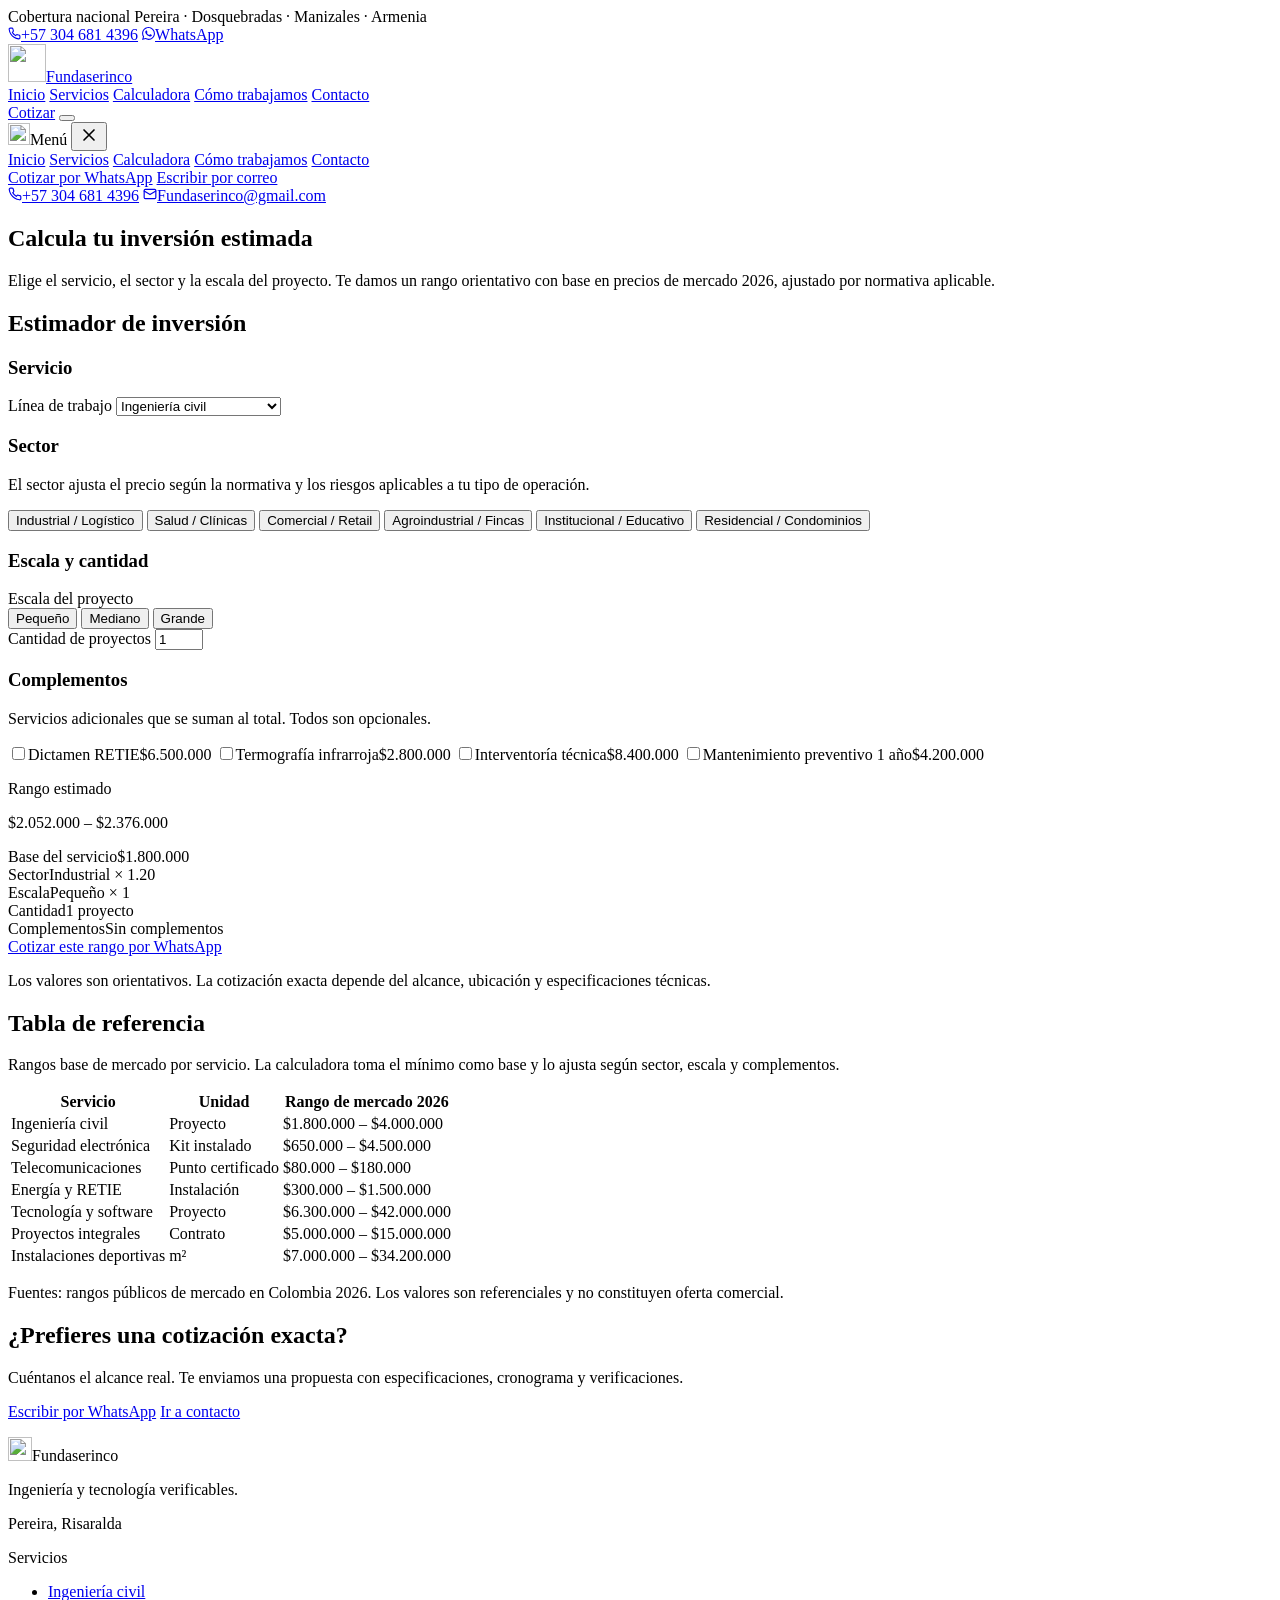
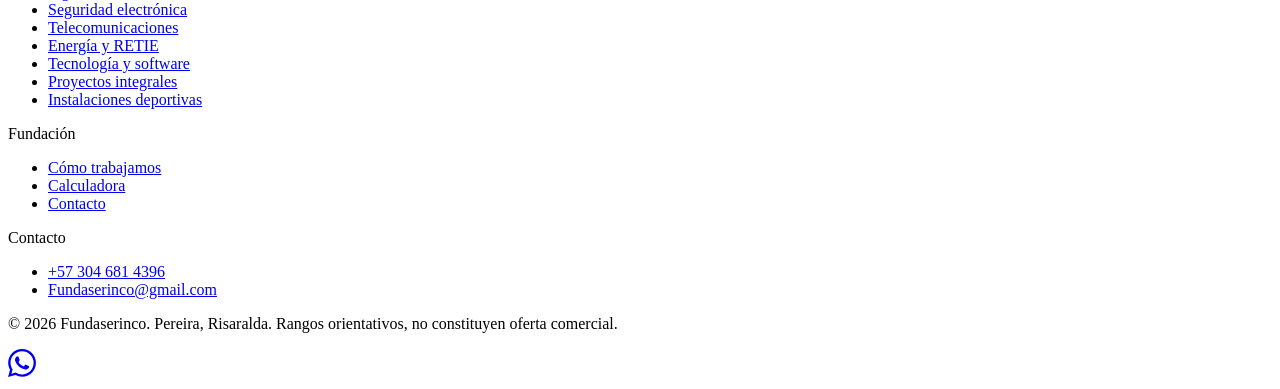
==== commit a92fd79e: "Add files via upload" ====
--- a/calculadora.html
+++ b/calculadora.html
@@ -14,7 +14,8 @@
   <link rel="stylesheet" href="assets/css/sections.css">
   <link rel="stylesheet" href="assets/css/pages.css">
   <link rel="stylesheet" href="assets/css/motion.css">
-  <link rel="icon" href="favicon.svg" type="image/svg+xml">
+  <link rel="icon" href="favicon.png" type="image/png" sizes="64x64">
+  <link rel="apple-touch-icon" href="assets/img/logo-simbolo-180.png">
   <meta property="og:type" content="website">
   <meta property="og:site_name" content="Fundaserinco">
   <meta property="og:locale" content="es_CO">
@@ -32,14 +33,14 @@
       </div>
       <div class="topbar-right">
         <a href="tel:+573046814396" class="topbar-link topbar-link--phone"><svg viewBox="0 0 24 24" width="13" height="13" fill="none" stroke="currentColor" stroke-width="2" stroke-linecap="round" stroke-linejoin="round" aria-hidden="true"><path d="M22 16.92v3a2 2 0 0 1-2.18 2 19.79 19.79 0 0 1-8.63-3.07 19.5 19.5 0 0 1-6-6 19.79 19.79 0 0 1-3.07-8.67A2 2 0 0 1 4.11 2h3a2 2 0 0 1 2 1.72 12.84 12.84 0 0 0 .7 2.81 2 2 0 0 1-.45 2.11L8.09 9.91a16 16 0 0 0 6 6l1.27-1.27a2 2 0 0 1 2.11-.45 12.84 12.84 0 0 0 2.81.7A2 2 0 0 1 22 16.92z"/></svg>+57 304 681 4396</a>
-        <a href="https://wa.me/573046814396?text=Hola%2C%20quiero%20asesor%C3%ADa." class="topbar-link topbar-link--wa" target="_blank" rel="noopener"><svg viewBox="0 0 24 24" width="13" height="13" fill="none" stroke="currentColor" stroke-width="2" stroke-linecap="round" stroke-linejoin="round" aria-hidden="true"><path d="M21 15a2 2 0 0 1-2 2H7l-4 4V5a2 2 0 0 1 2-2h14a2 2 0 0 1 2 2z"/></svg>WhatsApp</a>
+        <a href="https://wa.me/573046814396?text=Hola%2C%20quiero%20asesor%C3%ADa." class="topbar-link topbar-link--wa" target="_blank" rel="noopener"><svg viewBox="0 0 24 24" width="13" height="13" fill="currentColor" aria-hidden="true"><path d="M17.472 14.382c-.297-.149-1.758-.867-2.03-.967-.273-.099-.471-.148-.67.15-.197.297-.767.966-.94 1.164-.173.199-.347.223-.644.075-.297-.15-1.255-.463-2.39-1.475-.883-.788-1.48-1.761-1.653-2.059-.173-.297-.018-.458.13-.606.134-.133.298-.347.446-.52.149-.174.198-.298.298-.497.099-.198.05-.371-.025-.52-.075-.149-.669-1.612-.916-2.207-.242-.579-.487-.5-.669-.51a12.8 12.8 0 0 0-.57-.01c-.198 0-.52.074-.792.372-.272.297-1.04 1.016-1.04 2.479 0 1.462 1.065 2.875 1.213 3.074.149.198 2.096 3.2 5.077 4.487.709.306 1.262.489 1.694.625.712.227 1.36.195 1.871.118.571-.085 1.758-.719 2.006-1.413.248-.694.248-1.289.173-1.413-.074-.124-.272-.198-.57-.347m-5.421 7.403h-.004a9.87 9.87 0 0 1-5.031-1.378l-.361-.214-3.741.982.998-3.648-.235-.374a9.86 9.86 0 0 1-1.51-5.26c.001-5.45 4.436-9.884 9.888-9.884 2.64 0 5.122 1.03 6.988 2.898a9.825 9.825 0 0 1 2.893 6.994c-.003 5.45-4.437 9.884-9.885 9.884m8.413-18.297A11.815 11.815 0 0 0 12.05 0C5.495 0 .16 5.335.157 11.892c0 2.096.547 4.142 1.588 5.945L.057 24l6.305-1.654a11.882 11.882 0 0 0 5.683 1.448h.005c6.554 0 11.89-5.335 11.893-11.893a11.821 11.821 0 0 0-3.48-8.413Z"/></svg>WhatsApp</a>
       </div>
     </div>
   </div>
 
   <header class="site-header">
     <div class="header-inner">
-      <a href="index.html" class="brand" aria-label="Fundaserinco — Ir a inicio"><span class="brand-mark" aria-hidden="true">F</span><span class="brand-name">Fundaserinco</span></a>
+      <a href="index.html" class="brand" aria-label="Fundaserinco — Ir a inicio"><img class="brand-mark" src="assets/img/logo-simbolo-128.png" alt="" width="38" height="38" decoding="async"><span class="brand-name">Fundaserinco</span></a>
       <nav class="main-nav" aria-label="Principal">
         <a href="index.html">Inicio</a>
         <a href="servicios.html">Servicios</a>
@@ -57,7 +58,7 @@
   <div class="mobile-backdrop" id="mobile-backdrop" hidden></div>
   <aside class="mobile-drawer" id="mobile-drawer" aria-hidden="true" aria-label="Menú de navegación">
     <div class="drawer-header">
-      <span class="drawer-brand">Menú</span>
+      <span class="drawer-brand"><img src="assets/img/logo-simbolo-128.png" alt="" width="22" height="22" decoding="async">Menú</span>
       <button type="button" class="drawer-close" aria-label="Cerrar menú"><svg viewBox="0 0 24 24" width="20" height="20" fill="none" stroke="currentColor" stroke-width="2" stroke-linecap="round" stroke-linejoin="round" aria-hidden="true"><path d="M18 6 6 18M6 6l12 12"/></svg></button>
     </div>
     <nav class="mobile-nav" aria-label="Principal móvil">
@@ -188,7 +189,7 @@
 
   <footer class="site-footer">
     <div class="footer-grid">
-      <div><p class="footer-logo">Fundaserinco</p><p class="footer-desc">Ingeniería y tecnología verificables.</p><p class="footer-place">Pereira, Risaralda</p></div>
+      <div><p class="footer-logo"><img src="assets/img/logo-simbolo-128.png" alt="" width="24" height="24" decoding="async">Fundaserinco</p><p class="footer-desc">Ingeniería y tecnología verificables.</p><p class="footer-place">Pereira, Risaralda</p></div>
       <div><p class="footer-heading">Servicios</p><ul>
         <li><a href="servicios/ingenieria-civil.html">Ingeniería civil</a></li>
         <li><a href="servicios/seguridad-electronica.html">Seguridad electrónica</a></li>
@@ -212,7 +213,7 @@
   </footer>
 
   <a href="https://wa.me/573046814396?text=Hola%2C%20quiero%20cotizar." class="whatsapp-fab" aria-label="Escribir por WhatsApp" target="_blank" rel="noopener">
-    <svg viewBox="0 0 24 24" width="28" height="28" fill="currentColor" aria-hidden="true"><path d="M17.6 6.3C16.2 4.9 14.2 4 12.1 4 7.8 4 4.2 7.6 4.2 11.9c0 1.4.4 2.8 1.1 4L4 20l4.2-1.1c1.2.6 2.5 1 3.9 1 4.3 0 7.9-3.5 7.9-7.8 0-2.1-.8-4.1-2.3-5.6zM12.1 19c-1.2 0-2.4-.3-3.5-.9l-.3-.2-2.5.7.7-2.4-.2-.3c-.6-1-.9-2.2-.9-3.4 0-3.6 2.9-6.5 6.5-6.5 1.7 0 3.4.7 4.6 1.9 1.2 1.2 1.9 2.8 1.9 4.6 0 3.6-3 6.5-6.3 6.5z"/></svg>
+    <svg viewBox="0 0 24 24" width="28" height="28" fill="currentColor" aria-hidden="true"><path d="M17.472 14.382c-.297-.149-1.758-.867-2.03-.967-.273-.099-.471-.148-.67.15-.197.297-.767.966-.94 1.164-.173.199-.347.223-.644.075-.297-.15-1.255-.463-2.39-1.475-.883-.788-1.48-1.761-1.653-2.059-.173-.297-.018-.458.13-.606.134-.133.298-.347.446-.52.149-.174.198-.298.298-.497.099-.198.05-.371-.025-.52-.075-.149-.669-1.612-.916-2.207-.242-.579-.487-.5-.669-.51a12.8 12.8 0 0 0-.57-.01c-.198 0-.52.074-.792.372-.272.297-1.04 1.016-1.04 2.479 0 1.462 1.065 2.875 1.213 3.074.149.198 2.096 3.2 5.077 4.487.709.306 1.262.489 1.694.625.712.227 1.36.195 1.871.118.571-.085 1.758-.719 2.006-1.413.248-.694.248-1.289.173-1.413-.074-.124-.272-.198-.57-.347m-5.421 7.403h-.004a9.87 9.87 0 0 1-5.031-1.378l-.361-.214-3.741.982.998-3.648-.235-.374a9.86 9.86 0 0 1-1.51-5.26c.001-5.45 4.436-9.884 9.888-9.884 2.64 0 5.122 1.03 6.988 2.898a9.825 9.825 0 0 1 2.893 6.994c-.003 5.45-4.437 9.884-9.885 9.884m8.413-18.297A11.815 11.815 0 0 0 12.05 0C5.495 0 .16 5.335.157 11.892c0 2.096.547 4.142 1.588 5.945L.057 24l6.305-1.654a11.882 11.882 0 0 0 5.683 1.448h.005c6.554 0 11.89-5.335 11.893-11.893a11.821 11.821 0 0 0-3.48-8.413Z"/></svg>
   </a>
 
   <script src="assets/js/stagger.js"></script>
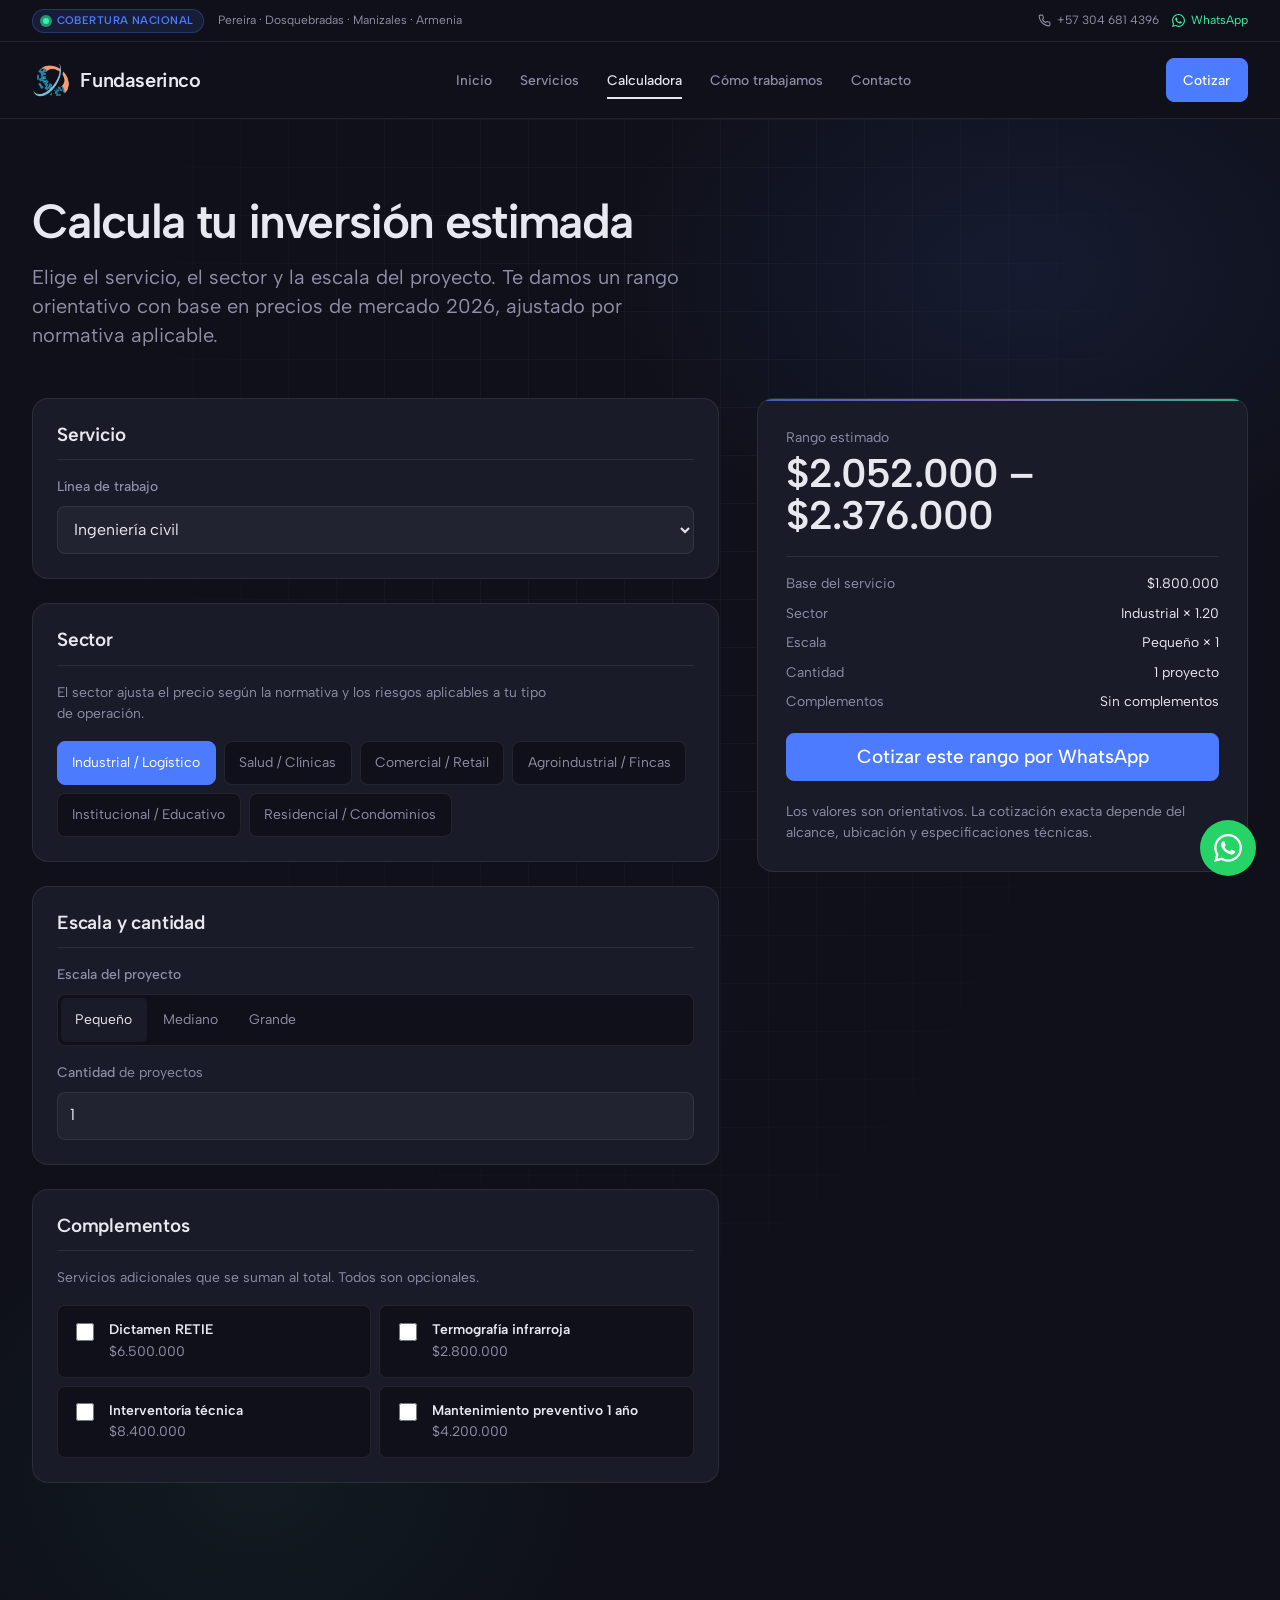
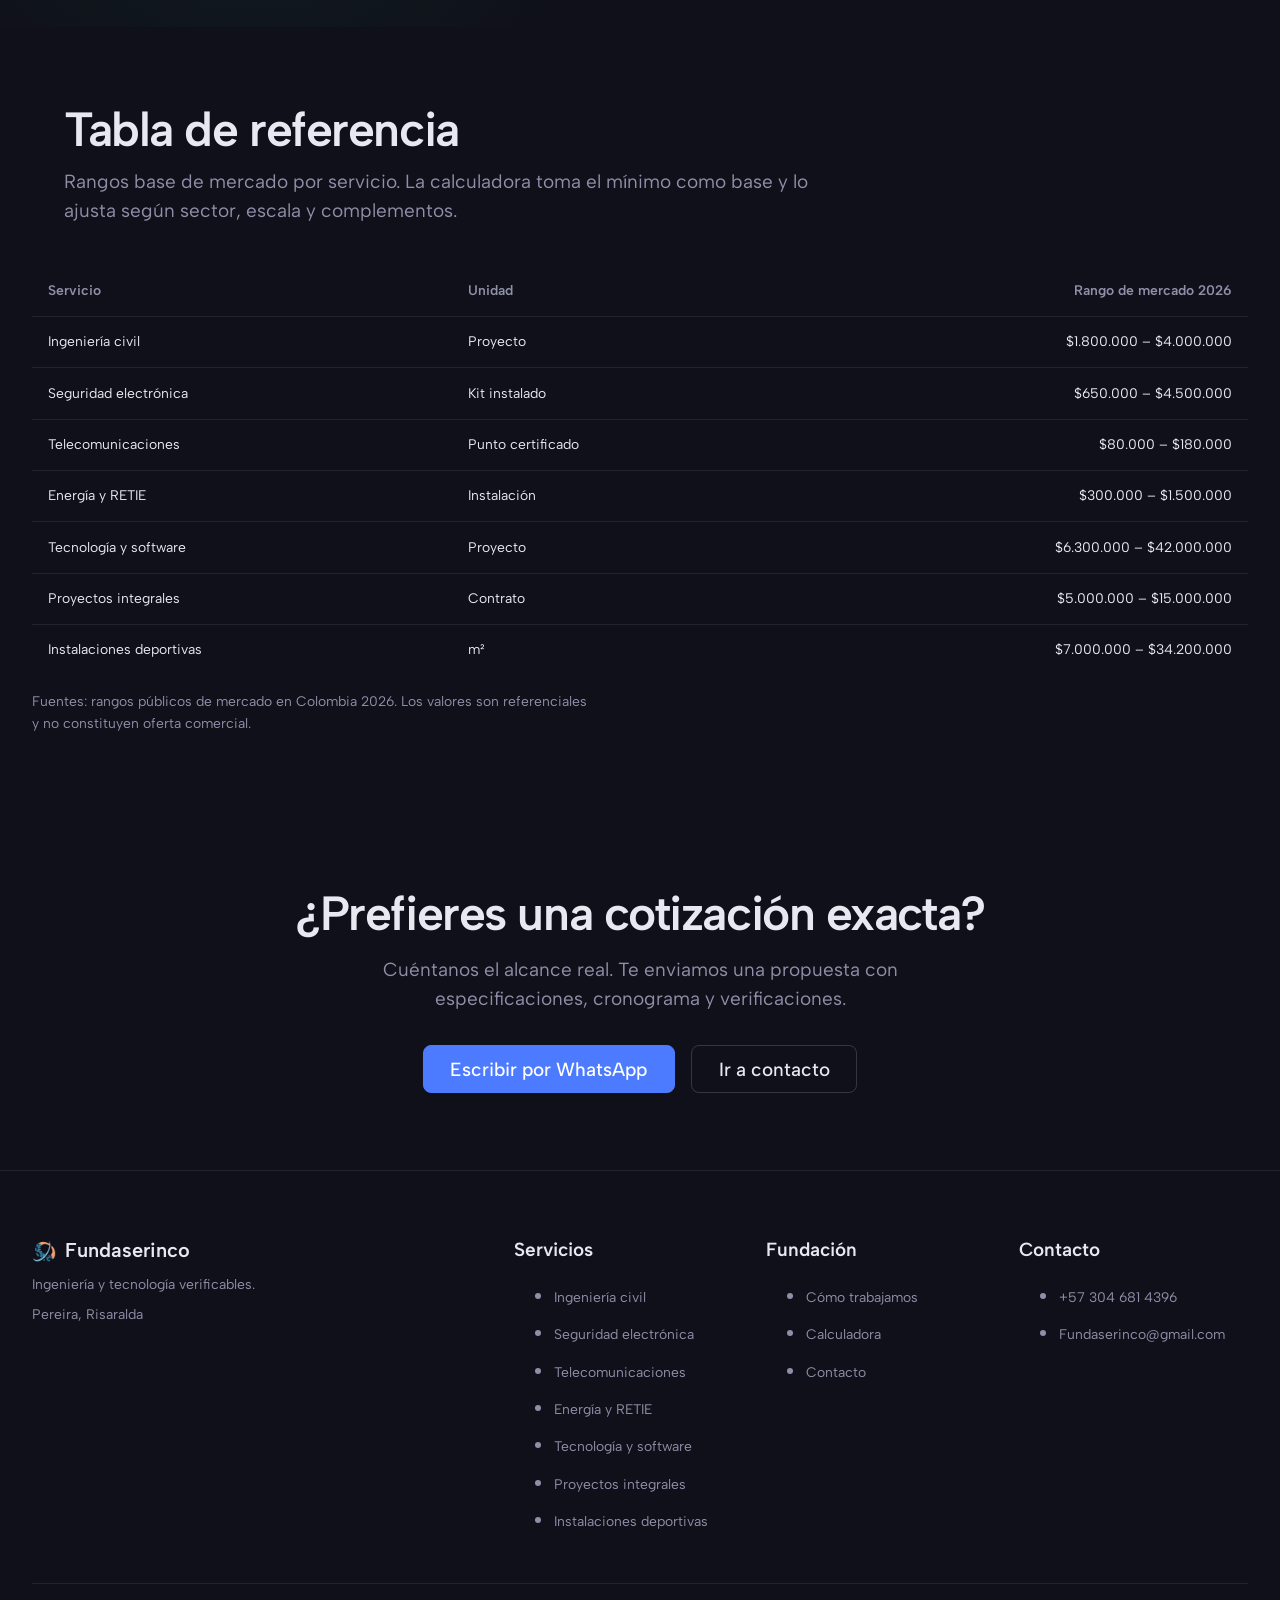
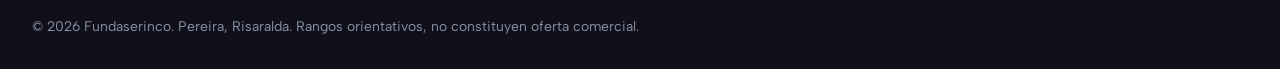
==== commit beb4d216: "Add files via upload" ====
--- a/calculadora.html
+++ b/calculadora.html
@@ -1,291 +1,304 @@
-<!DOCTYPE html>
-<html lang="es">
-<head>
-  <meta charset="UTF-8">
-  <meta name="viewport" content="width=device-width, initial-scale=1.0">
-  <title>Calculadora de inversión · Fundaserinco</title>
-  <meta name="description" content="Estimador orientativo de inversión por servicio, sector y escala. Rangos de mercado 2026 para ingeniería civil, seguridad, telecom, energía, software, integrales y deportivas.">
-  <meta name="theme-color" content="#0f1019">
-  <link rel="preconnect" href="https://fonts.googleapis.com">
-  <link rel="preconnect" href="https://fonts.gstatic.com" crossorigin>
-  <link href="https://fonts.googleapis.com/css2?family=Albert+Sans:wght@400;500;600&display=swap" rel="stylesheet">
-  <link rel="stylesheet" href="assets/css/main.css">
-  <link rel="stylesheet" href="assets/css/components.css">
-  <link rel="stylesheet" href="assets/css/sections.css">
-  <link rel="stylesheet" href="assets/css/pages.css">
-  <link rel="stylesheet" href="assets/css/motion.css">
-  <link rel="icon" href="favicon.png" type="image/png" sizes="64x64">
-  <link rel="apple-touch-icon" href="assets/img/logo-simbolo-180.png">
-  <meta property="og:type" content="website">
-  <meta property="og:site_name" content="Fundaserinco">
-  <meta property="og:locale" content="es_CO">
-  <meta property="og:title" content="Calculadora de inversión · Fundaserinco">
-  <meta property="og:description" content="Estimador orientativo de inversión por servicio, sector y escala.">
-</head>
-<body data-page="calculator">
-  <script>document.documentElement.classList.add('js')</script>
-
-  <div class="topbar">
-    <div class="topbar-inner">
-      <div class="topbar-left">
-        <span class="topbar-badge"><span class="pulse-dot" aria-hidden="true"></span><span>Cobertura nacional</span></span>
-        <span class="topbar-region">Pereira · Dosquebradas · Manizales · Armenia</span>
-      </div>
-      <div class="topbar-right">
-        <a href="tel:+573046814396" class="topbar-link topbar-link--phone"><svg viewBox="0 0 24 24" width="13" height="13" fill="none" stroke="currentColor" stroke-width="2" stroke-linecap="round" stroke-linejoin="round" aria-hidden="true"><path d="M22 16.92v3a2 2 0 0 1-2.18 2 19.79 19.79 0 0 1-8.63-3.07 19.5 19.5 0 0 1-6-6 19.79 19.79 0 0 1-3.07-8.67A2 2 0 0 1 4.11 2h3a2 2 0 0 1 2 1.72 12.84 12.84 0 0 0 .7 2.81 2 2 0 0 1-.45 2.11L8.09 9.91a16 16 0 0 0 6 6l1.27-1.27a2 2 0 0 1 2.11-.45 12.84 12.84 0 0 0 2.81.7A2 2 0 0 1 22 16.92z"/></svg>+57 304 681 4396</a>
-        <a href="https://wa.me/573046814396?text=Hola%2C%20quiero%20asesor%C3%ADa." class="topbar-link topbar-link--wa" target="_blank" rel="noopener"><svg viewBox="0 0 24 24" width="13" height="13" fill="currentColor" aria-hidden="true"><path d="M17.472 14.382c-.297-.149-1.758-.867-2.03-.967-.273-.099-.471-.148-.67.15-.197.297-.767.966-.94 1.164-.173.199-.347.223-.644.075-.297-.15-1.255-.463-2.39-1.475-.883-.788-1.48-1.761-1.653-2.059-.173-.297-.018-.458.13-.606.134-.133.298-.347.446-.52.149-.174.198-.298.298-.497.099-.198.05-.371-.025-.52-.075-.149-.669-1.612-.916-2.207-.242-.579-.487-.5-.669-.51a12.8 12.8 0 0 0-.57-.01c-.198 0-.52.074-.792.372-.272.297-1.04 1.016-1.04 2.479 0 1.462 1.065 2.875 1.213 3.074.149.198 2.096 3.2 5.077 4.487.709.306 1.262.489 1.694.625.712.227 1.36.195 1.871.118.571-.085 1.758-.719 2.006-1.413.248-.694.248-1.289.173-1.413-.074-.124-.272-.198-.57-.347m-5.421 7.403h-.004a9.87 9.87 0 0 1-5.031-1.378l-.361-.214-3.741.982.998-3.648-.235-.374a9.86 9.86 0 0 1-1.51-5.26c.001-5.45 4.436-9.884 9.888-9.884 2.64 0 5.122 1.03 6.988 2.898a9.825 9.825 0 0 1 2.893 6.994c-.003 5.45-4.437 9.884-9.885 9.884m8.413-18.297A11.815 11.815 0 0 0 12.05 0C5.495 0 .16 5.335.157 11.892c0 2.096.547 4.142 1.588 5.945L.057 24l6.305-1.654a11.882 11.882 0 0 0 5.683 1.448h.005c6.554 0 11.89-5.335 11.893-11.893a11.821 11.821 0 0 0-3.48-8.413Z"/></svg>WhatsApp</a>
-      </div>
-    </div>
-  </div>
-
-  <header class="site-header">
-    <div class="header-inner">
-      <a href="index.html" class="brand" aria-label="Fundaserinco — Ir a inicio"><img class="brand-mark" src="assets/img/logo-simbolo-128.png" alt="" width="38" height="38" decoding="async"><span class="brand-name">Fundaserinco</span></a>
-      <nav class="main-nav" aria-label="Principal">
-        <a href="index.html">Inicio</a>
-        <a href="servicios.html">Servicios</a>
-        <a href="calculadora.html" aria-current="page">Calculadora</a>
-        <a href="como-trabajamos.html">Cómo trabajamos</a>
-        <a href="contacto.html">Contacto</a>
-      </nav>
-      <div class="header-actions">
-        <a href="https://wa.me/573046814396?text=Hola%2C%20quiero%20cotizar." class="btn btn-primary header-cta" target="_blank" rel="noopener">Cotizar</a>
-        <button type="button" class="menu-toggle" aria-expanded="false" aria-controls="mobile-drawer" aria-label="Abrir menú"><span class="menu-toggle-line"></span><span class="menu-toggle-line"></span><span class="menu-toggle-line"></span></button>
-      </div>
-    </div>
-  </header>
-
-  <div class="mobile-backdrop" id="mobile-backdrop" hidden></div>
-  <aside class="mobile-drawer" id="mobile-drawer" aria-hidden="true" aria-label="Menú de navegación">
-    <div class="drawer-header">
-      <span class="drawer-brand"><img src="assets/img/logo-simbolo-128.png" alt="" width="22" height="22" decoding="async">Menú</span>
-      <button type="button" class="drawer-close" aria-label="Cerrar menú"><svg viewBox="0 0 24 24" width="20" height="20" fill="none" stroke="currentColor" stroke-width="2" stroke-linecap="round" stroke-linejoin="round" aria-hidden="true"><path d="M18 6 6 18M6 6l12 12"/></svg></button>
-    </div>
-    <nav class="mobile-nav" aria-label="Principal móvil">
-      <a href="index.html">Inicio</a>
-      <a href="servicios.html">Servicios</a>
-      <a href="calculadora.html" aria-current="page">Calculadora</a>
-      <a href="como-trabajamos.html">Cómo trabajamos</a>
-      <a href="contacto.html">Contacto</a>
-    </nav>
-    <div class="drawer-actions">
-      <a href="https://wa.me/573046814396?text=Hola%2C%20quiero%20cotizar." class="btn btn-wa" target="_blank" rel="noopener">Cotizar por WhatsApp</a>
-      <a href="mailto:Fundaserinco@gmail.com" class="btn btn-secondary">Escribir por correo</a>
-    </div>
-    <div class="drawer-contact">
-      <a href="tel:+573046814396"><svg viewBox="0 0 24 24" width="14" height="14" fill="none" stroke="currentColor" stroke-width="2" stroke-linecap="round" stroke-linejoin="round" aria-hidden="true"><path d="M22 16.92v3a2 2 0 0 1-2.18 2 19.79 19.79 0 0 1-8.63-3.07 19.5 19.5 0 0 1-6-6 19.79 19.79 0 0 1-3.07-8.67A2 2 0 0 1 4.11 2h3a2 2 0 0 1 2 1.72 12.84 12.84 0 0 0 .7 2.81 2 2 0 0 1-.45 2.11L8.09 9.91a16 16 0 0 0 6 6l1.27-1.27a2 2 0 0 1 2.11-.45 12.84 12.84 0 0 0 2.81.7A2 2 0 0 1 22 16.92z"/></svg>+57 304 681 4396</a>
-      <a href="mailto:Fundaserinco@gmail.com"><svg viewBox="0 0 24 24" width="14" height="14" fill="none" stroke="currentColor" stroke-width="2" stroke-linecap="round" stroke-linejoin="round" aria-hidden="true"><rect x="2" y="4" width="20" height="16" rx="2"/><path d="m22 7-10 6L2 7"/></svg>Fundaserinco@gmail.com</a>
-    </div>
-  </aside>
-
-  <main>
-    <section class="calc-scene">
-      <div class="calc-hero">
-        <h1>Calcula tu inversión estimada</h1>
-        <p class="lead">Elige el servicio, el sector y la escala del proyecto. Te damos un rango orientativo con base en precios de mercado 2026, ajustado por normativa aplicable.</p>
-      </div>
-
-      <section class="calc-page">
-        <h2 class="sr-only">Estimador de inversión</h2>
-        <form class="calc-form" onsubmit="return false;" aria-label="Configuración del estimador" data-stagger>
-          <div class="calc-block">
-            <h3 class="calc-block-title">Servicio</h3>
-            <div class="form-field">
-              <label for="svc">Línea de trabajo</label>
-              <select id="svc">
-                <option value="civil" data-base="1800000" data-unit="proyecto">Ingeniería civil</option>
-                <option value="seguridad" data-base="650000" data-unit="kit">Seguridad electrónica</option>
-                <option value="telecom" data-base="80000" data-unit="punto">Telecomunicaciones</option>
-                <option value="energia" data-base="300000" data-unit="instalación">Energía y RETIE</option>
-                <option value="software" data-base="6300000" data-unit="módulo">Tecnología y software</option>
-                <option value="integrales" data-base="5000000" data-unit="frente">Proyectos integrales</option>
-                <option value="deportivas" data-base="7000000" data-unit="cancha">Instalaciones deportivas</option>
-              </select>
-            </div>
-          </div>
-
-          <div class="calc-block">
-            <h3 class="calc-block-title">Sector</h3>
-            <p class="calc-block-help">El sector ajusta el precio según la normativa y los riesgos aplicables a tu tipo de operación.</p>
-            <div class="chip-group" role="group" aria-label="Sector del proyecto">
-              <button type="button" class="chip" data-sector="industrial" data-sector-name="Industrial" data-factor="1.20" aria-pressed="true">Industrial / Logístico</button>
-              <button type="button" class="chip" data-sector="salud" data-sector-name="Salud" data-factor="1.35" aria-pressed="false">Salud / Clínicas</button>
-              <button type="button" class="chip" data-sector="comercial" data-sector-name="Comercial" data-factor="1.00" aria-pressed="false">Comercial / Retail</button>
-              <button type="button" class="chip" data-sector="agro" data-sector-name="Agroindustrial" data-factor="1.15" aria-pressed="false">Agroindustrial / Fincas</button>
-              <button type="button" class="chip" data-sector="institucional" data-sector-name="Institucional" data-factor="1.10" aria-pressed="false">Institucional / Educativo</button>
-              <button type="button" class="chip" data-sector="residencial" data-sector-name="Residencial" data-factor="0.95" aria-pressed="false">Residencial / Condominios</button>
-            </div>
-          </div>
-
-          <div class="calc-block">
-            <h3 class="calc-block-title">Escala y cantidad</h3>
-            <div class="form-field">
-              <label>Escala del proyecto</label>
-              <div class="segmented" role="group" aria-label="Escala del proyecto">
-                <button type="button" data-scale="1" data-scale-name="Pequeño" class="is-active">Pequeño</button>
-                <button type="button" data-scale="2.5" data-scale-name="Mediano">Mediano</button>
-                <button type="button" data-scale="6" data-scale-name="Grande">Grande</button>
-              </div>
-            </div>
-            <div class="form-field">
-              <label for="qty">Cantidad <span id="qty-label" class="calc-qty-unit">de proyectos</span></label>
-              <input type="number" id="qty" min="1" max="50" value="1" inputmode="numeric">
-            </div>
-          </div>
-
-          <div class="calc-block">
-            <h3 class="calc-block-title">Complementos</h3>
-            <p class="calc-block-help">Servicios adicionales que se suman al total. Todos son opcionales.</p>
-            <div class="addon-grid">
-              <label class="addon"><input type="checkbox" data-name="Dictamen RETIE" data-price="6500000"><span class="addon-body"><span class="addon-title">Dictamen RETIE</span><span class="addon-price">$6.500.000</span></span></label>
-              <label class="addon"><input type="checkbox" data-name="Termografía infrarroja" data-price="2800000"><span class="addon-body"><span class="addon-title">Termografía infrarroja</span><span class="addon-price">$2.800.000</span></span></label>
-              <label class="addon"><input type="checkbox" data-name="Interventoría técnica" data-price="8400000"><span class="addon-body"><span class="addon-title">Interventoría técnica</span><span class="addon-price">$8.400.000</span></span></label>
-              <label class="addon"><input type="checkbox" data-name="Mantenimiento preventivo 1 año" data-price="4200000"><span class="addon-body"><span class="addon-title">Mantenimiento preventivo 1 año</span><span class="addon-price">$4.200.000</span></span></label>
-            </div>
-          </div>
-        </form>
-
-        <aside class="calc-result" aria-live="polite">
-          <div><p class="calc-result-label">Rango estimado</p><p class="calc-result-value" id="result-range">$1.800.000 – $1.980.000</p></div>
-          <div class="calc-result-breakdown">
-            <div class="calc-result-row"><span>Base del servicio</span><span id="result-base">$1.800.000</span></div>
-            <div class="calc-result-row"><span>Sector</span><span id="result-sector">Industrial × 1.20</span></div>
-            <div class="calc-result-row"><span>Escala</span><span id="result-scale">Pequeño × 1</span></div>
-            <div class="calc-result-row"><span>Cantidad</span><span id="result-qty">1 proyecto</span></div>
-            <div class="calc-result-row"><span>Complementos</span><span id="result-addons">Sin complementos</span></div>
-          </div>
-          <a href="#" id="result-wa" class="btn btn-primary" target="_blank" rel="noopener">Cotizar este rango por WhatsApp</a>
-          <p class="calc-result-note">Los valores son orientativos. La cotización exacta depende del alcance, ubicación y especificaciones técnicas.</p>
-        </aside>
-      </section>
-    </section>
-
-    <section class="section reference">
-      <header class="section-header"><h2>Tabla de referencia</h2><p>Rangos base de mercado por servicio. La calculadora toma el mínimo como base y lo ajusta según sector, escala y complementos.</p></header>
-      <table class="ref-table">
-        <thead><tr><th scope="col">Servicio</th><th scope="col">Unidad</th><th scope="col">Rango de mercado 2026</th></tr></thead>
-        <tbody>
-          <tr><td>Ingeniería civil</td><td>Proyecto</td><td>$1.800.000 – $4.000.000</td></tr>
-          <tr><td>Seguridad electrónica</td><td>Kit instalado</td><td>$650.000 – $4.500.000</td></tr>
-          <tr><td>Telecomunicaciones</td><td>Punto certificado</td><td>$80.000 – $180.000</td></tr>
-          <tr><td>Energía y RETIE</td><td>Instalación</td><td>$300.000 – $1.500.000</td></tr>
-          <tr><td>Tecnología y software</td><td>Proyecto</td><td>$6.300.000 – $42.000.000</td></tr>
-          <tr><td>Proyectos integrales</td><td>Contrato</td><td>$5.000.000 – $15.000.000</td></tr>
-          <tr><td>Instalaciones deportivas</td><td>m²</td><td>$7.000.000 – $34.200.000</td></tr>
-        </tbody>
-      </table>
-      <p class="ref-note">Fuentes: rangos públicos de mercado en Colombia 2026. Los valores son referenciales y no constituyen oferta comercial.</p>
-    </section>
-
-    <section class="section cta">
-      <h2>¿Prefieres una cotización exacta?</h2>
-      <p>Cuéntanos el alcance real. Te enviamos una propuesta con especificaciones, cronograma y verificaciones.</p>
-      <div class="cta-actions" data-stagger>
-        <a href="https://wa.me/573046814396?text=Hola%2C%20quiero%20una%20cotizaci%C3%B3n%20exacta." class="btn btn-primary" target="_blank" rel="noopener">Escribir por WhatsApp</a>
-        <a href="contacto.html" class="btn btn-secondary">Ir a contacto</a>
-      </div>
-    </section>
-  </main>
-
-  <footer class="site-footer">
-    <div class="footer-grid">
-      <div><p class="footer-logo"><img src="assets/img/logo-simbolo-128.png" alt="" width="24" height="24" decoding="async">Fundaserinco</p><p class="footer-desc">Ingeniería y tecnología verificables.</p><p class="footer-place">Pereira, Risaralda</p></div>
-      <div><p class="footer-heading">Servicios</p><ul>
-        <li><a href="servicios/ingenieria-civil.html">Ingeniería civil</a></li>
-        <li><a href="servicios/seguridad-electronica.html">Seguridad electrónica</a></li>
-        <li><a href="servicios/telecomunicaciones.html">Telecomunicaciones</a></li>
-        <li><a href="servicios/energia-retie.html">Energía y RETIE</a></li>
-        <li><a href="servicios/tecnologia-software.html">Tecnología y software</a></li>
-        <li><a href="servicios/proyectos-integrales.html">Proyectos integrales</a></li>
-        <li><a href="servicios/instalaciones-deportivas.html">Instalaciones deportivas</a></li>
-      </ul></div>
-      <div><p class="footer-heading">Fundación</p><ul>
-        <li><a href="como-trabajamos.html">Cómo trabajamos</a></li>
-        <li><a href="calculadora.html">Calculadora</a></li>
-        <li><a href="contacto.html">Contacto</a></li>
-      </ul></div>
-      <div><p class="footer-heading">Contacto</p><ul>
-        <li><a href="https://wa.me/573046814396">+57 304 681 4396</a></li>
-        <li><a href="mailto:Fundaserinco@gmail.com">Fundaserinco@gmail.com</a></li>
-      </ul></div>
-    </div>
-    <p class="footer-legal">© 2026 Fundaserinco. Pereira, Risaralda. Rangos orientativos, no constituyen oferta comercial.</p>
-  </footer>
-
-  <a href="https://wa.me/573046814396?text=Hola%2C%20quiero%20cotizar." class="whatsapp-fab" aria-label="Escribir por WhatsApp" target="_blank" rel="noopener">
-    <svg viewBox="0 0 24 24" width="28" height="28" fill="currentColor" aria-hidden="true"><path d="M17.472 14.382c-.297-.149-1.758-.867-2.03-.967-.273-.099-.471-.148-.67.15-.197.297-.767.966-.94 1.164-.173.199-.347.223-.644.075-.297-.15-1.255-.463-2.39-1.475-.883-.788-1.48-1.761-1.653-2.059-.173-.297-.018-.458.13-.606.134-.133.298-.347.446-.52.149-.174.198-.298.298-.497.099-.198.05-.371-.025-.52-.075-.149-.669-1.612-.916-2.207-.242-.579-.487-.5-.669-.51a12.8 12.8 0 0 0-.57-.01c-.198 0-.52.074-.792.372-.272.297-1.04 1.016-1.04 2.479 0 1.462 1.065 2.875 1.213 3.074.149.198 2.096 3.2 5.077 4.487.709.306 1.262.489 1.694.625.712.227 1.36.195 1.871.118.571-.085 1.758-.719 2.006-1.413.248-.694.248-1.289.173-1.413-.074-.124-.272-.198-.57-.347m-5.421 7.403h-.004a9.87 9.87 0 0 1-5.031-1.378l-.361-.214-3.741.982.998-3.648-.235-.374a9.86 9.86 0 0 1-1.51-5.26c.001-5.45 4.436-9.884 9.888-9.884 2.64 0 5.122 1.03 6.988 2.898a9.825 9.825 0 0 1 2.893 6.994c-.003 5.45-4.437 9.884-9.885 9.884m8.413-18.297A11.815 11.815 0 0 0 12.05 0C5.495 0 .16 5.335.157 11.892c0 2.096.547 4.142 1.588 5.945L.057 24l6.305-1.654a11.882 11.882 0 0 0 5.683 1.448h.005c6.554 0 11.89-5.335 11.893-11.893a11.821 11.821 0 0 0-3.48-8.413Z"/></svg>
-  </a>
-
-  <script src="assets/js/stagger.js"></script>
-  <script src="assets/js/base.js"></script>
-  <script>
-    (function () {
-      'use strict';
-      const svcEl = document.getElementById('svc');
-      const qtyEl = document.getElementById('qty');
-      const qtyLabelEl = document.getElementById('qty-label');
-      const sectorChips = Array.from(document.querySelectorAll('.chip[data-sector]'));
-      const scaleBtns = Array.from(document.querySelectorAll('.segmented button'));
-      const addonInputs = Array.from(document.querySelectorAll('.addon input[type="checkbox"]'));
-      const resultRangeEl = document.getElementById('result-range');
-      const resultBaseEl = document.getElementById('result-base');
-      const resultSectorEl = document.getElementById('result-sector');
-      const resultScaleEl = document.getElementById('result-scale');
-      const resultQtyEl = document.getElementById('result-qty');
-      const resultAddonsEl = document.getElementById('result-addons');
-      const waEl = document.getElementById('result-wa');
-      let sector = { name: 'Industrial', factor: 1.20 };
-      let scale = { name: 'Pequeño', value: 1 };
-      function fmt(n) { return '$' + Math.round(n).toLocaleString('es-CO'); }
-      function update() {
-        const opt = svcEl.selectedOptions[0];
-        const base = parseInt(opt.dataset.base, 10);
-        const unit = opt.dataset.unit;
-        const qty = Math.max(1, Math.min(50, parseInt(qtyEl.value || '1', 10) || 1));
-        qtyLabelEl.textContent = unit === 'proyecto' ? 'de proyectos' : unit === 'kit' ? 'de kits' : unit === 'punto' ? 'de puntos' : unit === 'instalación' ? 'de instalaciones' : unit === 'módulo' ? 'de módulos' : unit === 'frente' ? 'de frentes' : unit === 'cancha' ? 'de canchas' : 'de unidades';
-        let addonsTotal = 0; const activeAddons = [];
-        addonInputs.forEach(function (input) {
-          if (input.checked) {
-            addonsTotal += parseInt(input.dataset.price, 10);
-            activeAddons.push(input.dataset.name);
-          }
-        });
-        const subtotal = base * sector.factor * scale.value * qty;
-        const total = subtotal + addonsTotal;
-        const lo = total * 0.95, hi = total * 1.10;
-        resultRangeEl.textContent = fmt(lo) + ' – ' + fmt(hi);
-        resultBaseEl.textContent = fmt(base);
-        resultSectorEl.textContent = sector.name + ' × ' + sector.factor.toFixed(2);
-        resultScaleEl.textContent = scale.name + ' × ' + scale.value;
-        resultQtyEl.textContent = qty + ' ' + unit + (qty === 1 ? '' : (unit === 'proyecto' || unit === 'módulo' || unit === 'frente' ? 's' : unit === 'instalación' ? 'es' : unit + 's'));
-        resultAddonsEl.textContent = activeAddons.length === 0 ? 'Sin complementos' : activeAddons.length + ' · ' + fmt(addonsTotal);
-        const messageLines = ['Hola, quiero cotizar ' + opt.textContent.trim() + '.','Sector: ' + sector.name,'Escala: ' + scale.name,'Cantidad: ' + qty + ' ' + unit, activeAddons.length > 0 ? 'Complementos: ' + activeAddons.join(', ') : null,'Rango estimado: ' + fmt(lo) + ' – ' + fmt(hi) + '.'].filter(Boolean);
-        waEl.href = 'https://wa.me/573046814396?text=' + encodeURIComponent(messageLines.join('\n'));
-      }
-      svcEl.addEventListener('change', update);
-      qtyEl.addEventListener('input', update);
-      sectorChips.forEach(function (chip) {
-        chip.addEventListener('click', function () {
-          sectorChips.forEach(function (c) { c.setAttribute('aria-pressed', 'false'); });
-          chip.setAttribute('aria-pressed', 'true');
-          sector = { name: chip.dataset.sectorName, factor: parseFloat(chip.dataset.factor) };
-          update();
-        });
-      });
-      scaleBtns.forEach(function (btn) {
-        btn.addEventListener('click', function () {
-          scaleBtns.forEach(function (b) { b.classList.remove('is-active'); });
-          btn.classList.add('is-active');
-          scale = { name: btn.dataset.scaleName, value: parseFloat(btn.dataset.scale) };
-          update();
-        });
-      });
-      addonInputs.forEach(function (input) { input.addEventListener('change', update); });
-      const params = new URLSearchParams(location.search);
-      const svcParam = params.get('svc');
-      if (svcParam && svcEl.querySelector('option[value="' + svcParam + '"]')) svcEl.value = svcParam;
-      update();
-    })();
-  </script>
-</body>
+<!DOCTYPE html>
+<html lang="es">
+<head>
+  <meta charset="UTF-8">
+  <meta name="viewport" content="width=device-width, initial-scale=1.0">
+  <title>Calculadora de inversión · Fundaserinco</title>
+  <meta name="description" content="Estimador orientativo de inversión por servicio, sector y escala. Rangos de mercado 2026 para ingeniería civil, seguridad, telecom, energía, software, integrales y deportivas.">
+  <meta name="theme-color" content="#0f1019">
+  <link rel="preconnect" href="https://fonts.googleapis.com">
+  <link rel="preconnect" href="https://fonts.gstatic.com" crossorigin>
+  <link href="https://fonts.googleapis.com/css2?family=Albert+Sans:wght@400;500;600&display=swap" rel="stylesheet">
+  <link rel="stylesheet" href="assets/css/main.css">
+  <link rel="stylesheet" href="assets/css/components.css">
+  <link rel="stylesheet" href="assets/css/sections.css">
+  <link rel="stylesheet" href="assets/css/pages.css">
+  <link rel="stylesheet" href="assets/css/motion.css">
+  <link rel="icon" href="favicon.png" type="image/png" sizes="64x64">
+  <link rel="apple-touch-icon" href="assets/img/logo-simbolo-180.png">
+  <meta property="og:type" content="website">
+  <meta property="og:site_name" content="Fundaserinco">
+  <meta property="og:locale" content="es_CO">
+  <meta property="og:title" content="Calculadora de inversión · Fundaserinco">
+  <meta property="og:description" content="Estimador orientativo de inversión por servicio, sector y escala.">
+  <link rel="canonical" href="https://shoyosb-maker.github.io/fundaserinco-pagina-web-/calculadora.html">
+  <meta property="og:url" content="https://shoyosb-maker.github.io/fundaserinco-pagina-web-/calculadora.html">
+  <meta property="og:image" content="https://shoyosb-maker.github.io/fundaserinco-pagina-web-/assets/img/og-fundaserinco.jpg">
+  <meta property="og:image:secure_url" content="https://shoyosb-maker.github.io/fundaserinco-pagina-web-/assets/img/og-fundaserinco.jpg">
+  <meta property="og:image:type" content="image/jpeg">
+  <meta property="og:image:width" content="1200">
+  <meta property="og:image:height" content="630">
+  <meta property="og:image:alt" content="Fundaserinco · Ingeniería y tecnología verificables en Pereira">
+  <meta name="twitter:card" content="summary_large_image">
+  <meta name="twitter:title" content="Calculadora de inversión · Fundaserinco">
+  <meta name="twitter:description" content="Estimador orientativo de inversión por servicio, sector y escala.">
+  <meta name="twitter:image" content="https://shoyosb-maker.github.io/fundaserinco-pagina-web-/assets/img/og-fundaserinco.jpg">
+  <meta name="twitter:image:alt" content="Fundaserinco · Ingeniería y tecnología verificables en Pereira">
+</head>
+<body data-page="calculator">
+  <script>document.documentElement.classList.add('js')</script>
+
+  <div class="topbar">
+    <div class="topbar-inner">
+      <div class="topbar-left">
+        <span class="topbar-badge"><span class="pulse-dot" aria-hidden="true"></span><span>Cobertura nacional</span></span>
+        <span class="topbar-region">Pereira · Dosquebradas · Manizales · Armenia</span>
+      </div>
+      <div class="topbar-right">
+        <a href="tel:+573046814396" class="topbar-link topbar-link--phone"><svg viewBox="0 0 24 24" width="13" height="13" fill="none" stroke="currentColor" stroke-width="2" stroke-linecap="round" stroke-linejoin="round" aria-hidden="true"><path d="M22 16.92v3a2 2 0 0 1-2.18 2 19.79 19.79 0 0 1-8.63-3.07 19.5 19.5 0 0 1-6-6 19.79 19.79 0 0 1-3.07-8.67A2 2 0 0 1 4.11 2h3a2 2 0 0 1 2 1.72 12.84 12.84 0 0 0 .7 2.81 2 2 0 0 1-.45 2.11L8.09 9.91a16 16 0 0 0 6 6l1.27-1.27a2 2 0 0 1 2.11-.45 12.84 12.84 0 0 0 2.81.7A2 2 0 0 1 22 16.92z"/></svg>+57 304 681 4396</a>
+        <a href="https://wa.me/573046814396?text=Hola%2C%20quiero%20asesor%C3%ADa." class="topbar-link topbar-link--wa" target="_blank" rel="noopener"><svg viewBox="0 0 24 24" width="13" height="13" fill="currentColor" aria-hidden="true"><path d="M17.472 14.382c-.297-.149-1.758-.867-2.03-.967-.273-.099-.471-.148-.67.15-.197.297-.767.966-.94 1.164-.173.199-.347.223-.644.075-.297-.15-1.255-.463-2.39-1.475-.883-.788-1.48-1.761-1.653-2.059-.173-.297-.018-.458.13-.606.134-.133.298-.347.446-.52.149-.174.198-.298.298-.497.099-.198.05-.371-.025-.52-.075-.149-.669-1.612-.916-2.207-.242-.579-.487-.5-.669-.51a12.8 12.8 0 0 0-.57-.01c-.198 0-.52.074-.792.372-.272.297-1.04 1.016-1.04 2.479 0 1.462 1.065 2.875 1.213 3.074.149.198 2.096 3.2 5.077 4.487.709.306 1.262.489 1.694.625.712.227 1.36.195 1.871.118.571-.085 1.758-.719 2.006-1.413.248-.694.248-1.289.173-1.413-.074-.124-.272-.198-.57-.347m-5.421 7.403h-.004a9.87 9.87 0 0 1-5.031-1.378l-.361-.214-3.741.982.998-3.648-.235-.374a9.86 9.86 0 0 1-1.51-5.26c.001-5.45 4.436-9.884 9.888-9.884 2.64 0 5.122 1.03 6.988 2.898a9.825 9.825 0 0 1 2.893 6.994c-.003 5.45-4.437 9.884-9.885 9.884m8.413-18.297A11.815 11.815 0 0 0 12.05 0C5.495 0 .16 5.335.157 11.892c0 2.096.547 4.142 1.588 5.945L.057 24l6.305-1.654a11.882 11.882 0 0 0 5.683 1.448h.005c6.554 0 11.89-5.335 11.893-11.893a11.821 11.821 0 0 0-3.48-8.413Z"/></svg>WhatsApp</a>
+      </div>
+    </div>
+  </div>
+
+  <header class="site-header">
+    <div class="header-inner">
+      <a href="index.html" class="brand" aria-label="Fundaserinco — Ir a inicio"><img class="brand-mark" src="assets/img/logo-simbolo-128.png" alt="" width="38" height="38" decoding="async"><span class="brand-name">Fundaserinco</span></a>
+      <nav class="main-nav" aria-label="Principal">
+        <a href="index.html">Inicio</a>
+        <a href="servicios.html">Servicios</a>
+        <a href="calculadora.html" aria-current="page">Calculadora</a>
+        <a href="como-trabajamos.html">Cómo trabajamos</a>
+        <a href="contacto.html">Contacto</a>
+      </nav>
+      <div class="header-actions">
+        <a href="https://wa.me/573046814396?text=Hola%2C%20quiero%20cotizar." class="btn btn-primary header-cta" target="_blank" rel="noopener">Cotizar</a>
+        <button type="button" class="menu-toggle" aria-expanded="false" aria-controls="mobile-drawer" aria-label="Abrir menú"><span class="menu-toggle-line"></span><span class="menu-toggle-line"></span><span class="menu-toggle-line"></span></button>
+      </div>
+    </div>
+  </header>
+
+  <div class="mobile-backdrop" id="mobile-backdrop" hidden></div>
+  <aside class="mobile-drawer" id="mobile-drawer" aria-hidden="true" aria-label="Menú de navegación">
+    <div class="drawer-header">
+      <span class="drawer-brand"><img src="assets/img/logo-simbolo-128.png" alt="" width="22" height="22" decoding="async">Menú</span>
+      <button type="button" class="drawer-close" aria-label="Cerrar menú"><svg viewBox="0 0 24 24" width="20" height="20" fill="none" stroke="currentColor" stroke-width="2" stroke-linecap="round" stroke-linejoin="round" aria-hidden="true"><path d="M18 6 6 18M6 6l12 12"/></svg></button>
+    </div>
+    <nav class="mobile-nav" aria-label="Principal móvil">
+      <a href="index.html">Inicio</a>
+      <a href="servicios.html">Servicios</a>
+      <a href="calculadora.html" aria-current="page">Calculadora</a>
+      <a href="como-trabajamos.html">Cómo trabajamos</a>
+      <a href="contacto.html">Contacto</a>
+    </nav>
+    <div class="drawer-actions">
+      <a href="https://wa.me/573046814396?text=Hola%2C%20quiero%20cotizar." class="btn btn-wa" target="_blank" rel="noopener">Cotizar por WhatsApp</a>
+      <a href="mailto:Fundaserinco@gmail.com" class="btn btn-secondary">Escribir por correo</a>
+    </div>
+    <div class="drawer-contact">
+      <a href="tel:+573046814396"><svg viewBox="0 0 24 24" width="14" height="14" fill="none" stroke="currentColor" stroke-width="2" stroke-linecap="round" stroke-linejoin="round" aria-hidden="true"><path d="M22 16.92v3a2 2 0 0 1-2.18 2 19.79 19.79 0 0 1-8.63-3.07 19.5 19.5 0 0 1-6-6 19.79 19.79 0 0 1-3.07-8.67A2 2 0 0 1 4.11 2h3a2 2 0 0 1 2 1.72 12.84 12.84 0 0 0 .7 2.81 2 2 0 0 1-.45 2.11L8.09 9.91a16 16 0 0 0 6 6l1.27-1.27a2 2 0 0 1 2.11-.45 12.84 12.84 0 0 0 2.81.7A2 2 0 0 1 22 16.92z"/></svg>+57 304 681 4396</a>
+      <a href="mailto:Fundaserinco@gmail.com"><svg viewBox="0 0 24 24" width="14" height="14" fill="none" stroke="currentColor" stroke-width="2" stroke-linecap="round" stroke-linejoin="round" aria-hidden="true"><rect x="2" y="4" width="20" height="16" rx="2"/><path d="m22 7-10 6L2 7"/></svg>Fundaserinco@gmail.com</a>
+    </div>
+  </aside>
+
+  <main>
+    <section class="calc-scene">
+      <div class="calc-hero">
+        <h1>Calcula tu inversión estimada</h1>
+        <p class="lead">Elige el servicio, el sector y la escala del proyecto. Te damos un rango orientativo con base en precios de mercado 2026, ajustado por normativa aplicable.</p>
+      </div>
+
+      <section class="calc-page">
+        <h2 class="sr-only">Estimador de inversión</h2>
+        <form class="calc-form" onsubmit="return false;" aria-label="Configuración del estimador" data-stagger>
+          <div class="calc-block">
+            <h3 class="calc-block-title">Servicio</h3>
+            <div class="form-field">
+              <label for="svc">Línea de trabajo</label>
+              <select id="svc">
+                <option value="civil" data-base="1800000" data-unit="proyecto">Ingeniería civil</option>
+                <option value="seguridad" data-base="650000" data-unit="kit">Seguridad electrónica</option>
+                <option value="telecom" data-base="80000" data-unit="punto">Telecomunicaciones</option>
+                <option value="energia" data-base="300000" data-unit="instalación">Energía y RETIE</option>
+                <option value="software" data-base="6300000" data-unit="módulo">Tecnología y software</option>
+                <option value="integrales" data-base="5000000" data-unit="frente">Proyectos integrales</option>
+                <option value="deportivas" data-base="7000000" data-unit="cancha">Instalaciones deportivas</option>
+              </select>
+            </div>
+          </div>
+
+          <div class="calc-block">
+            <h3 class="calc-block-title">Sector</h3>
+            <p class="calc-block-help">El sector ajusta el precio según la normativa y los riesgos aplicables a tu tipo de operación.</p>
+            <div class="chip-group" role="group" aria-label="Sector del proyecto">
+              <button type="button" class="chip" data-sector="industrial" data-sector-name="Industrial" data-factor="1.20" aria-pressed="true">Industrial / Logístico</button>
+              <button type="button" class="chip" data-sector="salud" data-sector-name="Salud" data-factor="1.35" aria-pressed="false">Salud / Clínicas</button>
+              <button type="button" class="chip" data-sector="comercial" data-sector-name="Comercial" data-factor="1.00" aria-pressed="false">Comercial / Retail</button>
+              <button type="button" class="chip" data-sector="agro" data-sector-name="Agroindustrial" data-factor="1.15" aria-pressed="false">Agroindustrial / Fincas</button>
+              <button type="button" class="chip" data-sector="institucional" data-sector-name="Institucional" data-factor="1.10" aria-pressed="false">Institucional / Educativo</button>
+              <button type="button" class="chip" data-sector="residencial" data-sector-name="Residencial" data-factor="0.95" aria-pressed="false">Residencial / Condominios</button>
+            </div>
+          </div>
+
+          <div class="calc-block">
+            <h3 class="calc-block-title">Escala y cantidad</h3>
+            <div class="form-field">
+              <label>Escala del proyecto</label>
+              <div class="segmented" role="group" aria-label="Escala del proyecto">
+                <button type="button" data-scale="1" data-scale-name="Pequeño" class="is-active">Pequeño</button>
+                <button type="button" data-scale="2.5" data-scale-name="Mediano">Mediano</button>
+                <button type="button" data-scale="6" data-scale-name="Grande">Grande</button>
+              </div>
+            </div>
+            <div class="form-field">
+              <label for="qty">Cantidad <span id="qty-label" class="calc-qty-unit">de proyectos</span></label>
+              <input type="number" id="qty" min="1" max="50" value="1" inputmode="numeric">
+            </div>
+          </div>
+
+          <div class="calc-block">
+            <h3 class="calc-block-title">Complementos</h3>
+            <p class="calc-block-help">Servicios adicionales que se suman al total. Todos son opcionales.</p>
+            <div class="addon-grid">
+              <label class="addon"><input type="checkbox" data-name="Dictamen RETIE" data-price="6500000"><span class="addon-body"><span class="addon-title">Dictamen RETIE</span><span class="addon-price">$6.500.000</span></span></label>
+              <label class="addon"><input type="checkbox" data-name="Termografía infrarroja" data-price="2800000"><span class="addon-body"><span class="addon-title">Termografía infrarroja</span><span class="addon-price">$2.800.000</span></span></label>
+              <label class="addon"><input type="checkbox" data-name="Interventoría técnica" data-price="8400000"><span class="addon-body"><span class="addon-title">Interventoría técnica</span><span class="addon-price">$8.400.000</span></span></label>
+              <label class="addon"><input type="checkbox" data-name="Mantenimiento preventivo 1 año" data-price="4200000"><span class="addon-body"><span class="addon-title">Mantenimiento preventivo 1 año</span><span class="addon-price">$4.200.000</span></span></label>
+            </div>
+          </div>
+        </form>
+
+        <aside class="calc-result" aria-live="polite">
+          <div><p class="calc-result-label">Rango estimado</p><p class="calc-result-value" id="result-range">$1.800.000 – $1.980.000</p></div>
+          <div class="calc-result-breakdown">
+            <div class="calc-result-row"><span>Base del servicio</span><span id="result-base">$1.800.000</span></div>
+            <div class="calc-result-row"><span>Sector</span><span id="result-sector">Industrial × 1.20</span></div>
+            <div class="calc-result-row"><span>Escala</span><span id="result-scale">Pequeño × 1</span></div>
+            <div class="calc-result-row"><span>Cantidad</span><span id="result-qty">1 proyecto</span></div>
+            <div class="calc-result-row"><span>Complementos</span><span id="result-addons">Sin complementos</span></div>
+          </div>
+          <a href="#" id="result-wa" class="btn btn-primary" target="_blank" rel="noopener">Cotizar este rango por WhatsApp</a>
+          <p class="calc-result-note">Los valores son orientativos. La cotización exacta depende del alcance, ubicación y especificaciones técnicas.</p>
+        </aside>
+      </section>
+    </section>
+
+    <section class="section reference">
+      <header class="section-header"><h2>Tabla de referencia</h2><p>Rangos base de mercado por servicio. La calculadora toma el mínimo como base y lo ajusta según sector, escala y complementos.</p></header>
+      <table class="ref-table">
+        <thead><tr><th scope="col">Servicio</th><th scope="col">Unidad</th><th scope="col">Rango de mercado 2026</th></tr></thead>
+        <tbody>
+          <tr><td>Ingeniería civil</td><td>Proyecto</td><td>$1.800.000 – $4.000.000</td></tr>
+          <tr><td>Seguridad electrónica</td><td>Kit instalado</td><td>$650.000 – $4.500.000</td></tr>
+          <tr><td>Telecomunicaciones</td><td>Punto certificado</td><td>$80.000 – $180.000</td></tr>
+          <tr><td>Energía y RETIE</td><td>Instalación</td><td>$300.000 – $1.500.000</td></tr>
+          <tr><td>Tecnología y software</td><td>Proyecto</td><td>$6.300.000 – $42.000.000</td></tr>
+          <tr><td>Proyectos integrales</td><td>Contrato</td><td>$5.000.000 – $15.000.000</td></tr>
+          <tr><td>Instalaciones deportivas</td><td>m²</td><td>$7.000.000 – $34.200.000</td></tr>
+        </tbody>
+      </table>
+      <p class="ref-note">Fuentes: rangos públicos de mercado en Colombia 2026. Los valores son referenciales y no constituyen oferta comercial.</p>
+    </section>
+
+    <section class="section cta">
+      <h2>¿Prefieres una cotización exacta?</h2>
+      <p>Cuéntanos el alcance real. Te enviamos una propuesta con especificaciones, cronograma y verificaciones.</p>
+      <div class="cta-actions" data-stagger>
+        <a href="https://wa.me/573046814396?text=Hola%2C%20quiero%20una%20cotizaci%C3%B3n%20exacta." class="btn btn-primary" target="_blank" rel="noopener">Escribir por WhatsApp</a>
+        <a href="contacto.html" class="btn btn-secondary">Ir a contacto</a>
+      </div>
+    </section>
+  </main>
+
+  <footer class="site-footer">
+    <div class="footer-grid">
+      <div><p class="footer-logo"><img src="assets/img/logo-simbolo-128.png" alt="" width="24" height="24" decoding="async">Fundaserinco</p><p class="footer-desc">Ingeniería y tecnología verificables.</p><p class="footer-place">Pereira, Risaralda</p></div>
+      <div><p class="footer-heading">Servicios</p><ul>
+        <li><a href="servicios/ingenieria-civil.html">Ingeniería civil</a></li>
+        <li><a href="servicios/seguridad-electronica.html">Seguridad electrónica</a></li>
+        <li><a href="servicios/telecomunicaciones.html">Telecomunicaciones</a></li>
+        <li><a href="servicios/energia-retie.html">Energía y RETIE</a></li>
+        <li><a href="servicios/tecnologia-software.html">Tecnología y software</a></li>
+        <li><a href="servicios/proyectos-integrales.html">Proyectos integrales</a></li>
+        <li><a href="servicios/instalaciones-deportivas.html">Instalaciones deportivas</a></li>
+      </ul></div>
+      <div><p class="footer-heading">Fundación</p><ul>
+        <li><a href="como-trabajamos.html">Cómo trabajamos</a></li>
+        <li><a href="calculadora.html">Calculadora</a></li>
+        <li><a href="contacto.html">Contacto</a></li>
+      </ul></div>
+      <div><p class="footer-heading">Contacto</p><ul>
+        <li><a href="https://wa.me/573046814396">+57 304 681 4396</a></li>
+        <li><a href="mailto:Fundaserinco@gmail.com">Fundaserinco@gmail.com</a></li>
+      </ul></div>
+    </div>
+    <p class="footer-legal">© 2026 Fundaserinco. Pereira, Risaralda. Rangos orientativos, no constituyen oferta comercial.</p>
+  </footer>
+
+  <a href="https://wa.me/573046814396?text=Hola%2C%20quiero%20cotizar." class="whatsapp-fab" aria-label="Escribir por WhatsApp" target="_blank" rel="noopener">
+    <svg viewBox="0 0 24 24" width="28" height="28" fill="currentColor" aria-hidden="true"><path d="M17.472 14.382c-.297-.149-1.758-.867-2.03-.967-.273-.099-.471-.148-.67.15-.197.297-.767.966-.94 1.164-.173.199-.347.223-.644.075-.297-.15-1.255-.463-2.39-1.475-.883-.788-1.48-1.761-1.653-2.059-.173-.297-.018-.458.13-.606.134-.133.298-.347.446-.52.149-.174.198-.298.298-.497.099-.198.05-.371-.025-.52-.075-.149-.669-1.612-.916-2.207-.242-.579-.487-.5-.669-.51a12.8 12.8 0 0 0-.57-.01c-.198 0-.52.074-.792.372-.272.297-1.04 1.016-1.04 2.479 0 1.462 1.065 2.875 1.213 3.074.149.198 2.096 3.2 5.077 4.487.709.306 1.262.489 1.694.625.712.227 1.36.195 1.871.118.571-.085 1.758-.719 2.006-1.413.248-.694.248-1.289.173-1.413-.074-.124-.272-.198-.57-.347m-5.421 7.403h-.004a9.87 9.87 0 0 1-5.031-1.378l-.361-.214-3.741.982.998-3.648-.235-.374a9.86 9.86 0 0 1-1.51-5.26c.001-5.45 4.436-9.884 9.888-9.884 2.64 0 5.122 1.03 6.988 2.898a9.825 9.825 0 0 1 2.893 6.994c-.003 5.45-4.437 9.884-9.885 9.884m8.413-18.297A11.815 11.815 0 0 0 12.05 0C5.495 0 .16 5.335.157 11.892c0 2.096.547 4.142 1.588 5.945L.057 24l6.305-1.654a11.882 11.882 0 0 0 5.683 1.448h.005c6.554 0 11.89-5.335 11.893-11.893a11.821 11.821 0 0 0-3.48-8.413Z"/></svg>
+  </a>
+
+  <script src="assets/js/stagger.js"></script>
+  <script src="assets/js/base.js"></script>
+  <script>
+    (function () {
+      'use strict';
+      const svcEl = document.getElementById('svc');
+      const qtyEl = document.getElementById('qty');
+      const qtyLabelEl = document.getElementById('qty-label');
+      const sectorChips = Array.from(document.querySelectorAll('.chip[data-sector]'));
+      const scaleBtns = Array.from(document.querySelectorAll('.segmented button'));
+      const addonInputs = Array.from(document.querySelectorAll('.addon input[type="checkbox"]'));
+      const resultRangeEl = document.getElementById('result-range');
+      const resultBaseEl = document.getElementById('result-base');
+      const resultSectorEl = document.getElementById('result-sector');
+      const resultScaleEl = document.getElementById('result-scale');
+      const resultQtyEl = document.getElementById('result-qty');
+      const resultAddonsEl = document.getElementById('result-addons');
+      const waEl = document.getElementById('result-wa');
+      let sector = { name: 'Industrial', factor: 1.20 };
+      let scale = { name: 'Pequeño', value: 1 };
+      function fmt(n) { return '$' + Math.round(n).toLocaleString('es-CO'); }
+      function update() {
+        const opt = svcEl.selectedOptions[0];
+        const base = parseInt(opt.dataset.base, 10);
+        const unit = opt.dataset.unit;
+        const qty = Math.max(1, Math.min(50, parseInt(qtyEl.value || '1', 10) || 1));
+        qtyLabelEl.textContent = unit === 'proyecto' ? 'de proyectos' : unit === 'kit' ? 'de kits' : unit === 'punto' ? 'de puntos' : unit === 'instalación' ? 'de instalaciones' : unit === 'módulo' ? 'de módulos' : unit === 'frente' ? 'de frentes' : unit === 'cancha' ? 'de canchas' : 'de unidades';
+        let addonsTotal = 0; const activeAddons = [];
+        addonInputs.forEach(function (input) {
+          if (input.checked) {
+            addonsTotal += parseInt(input.dataset.price, 10);
+            activeAddons.push(input.dataset.name);
+          }
+        });
+        const subtotal = base * sector.factor * scale.value * qty;
+        const total = subtotal + addonsTotal;
+        const lo = total * 0.95, hi = total * 1.10;
+        resultRangeEl.textContent = fmt(lo) + ' – ' + fmt(hi);
+        resultBaseEl.textContent = fmt(base);
+        resultSectorEl.textContent = sector.name + ' × ' + sector.factor.toFixed(2);
+        resultScaleEl.textContent = scale.name + ' × ' + scale.value;
+        resultQtyEl.textContent = qty + ' ' + unit + (qty === 1 ? '' : (unit === 'proyecto' || unit === 'módulo' || unit === 'frente' ? 's' : unit === 'instalación' ? 'es' : unit + 's'));
+        resultAddonsEl.textContent = activeAddons.length === 0 ? 'Sin complementos' : activeAddons.length + ' · ' + fmt(addonsTotal);
+        const messageLines = ['Hola, quiero cotizar ' + opt.textContent.trim() + '.','Sector: ' + sector.name,'Escala: ' + scale.name,'Cantidad: ' + qty + ' ' + unit, activeAddons.length > 0 ? 'Complementos: ' + activeAddons.join(', ') : null,'Rango estimado: ' + fmt(lo) + ' – ' + fmt(hi) + '.'].filter(Boolean);
+        waEl.href = 'https://wa.me/573046814396?text=' + encodeURIComponent(messageLines.join('\n'));
+      }
+      svcEl.addEventListener('change', update);
+      qtyEl.addEventListener('input', update);
+      sectorChips.forEach(function (chip) {
+        chip.addEventListener('click', function () {
+          sectorChips.forEach(function (c) { c.setAttribute('aria-pressed', 'false'); });
+          chip.setAttribute('aria-pressed', 'true');
+          sector = { name: chip.dataset.sectorName, factor: parseFloat(chip.dataset.factor) };
+          update();
+        });
+      });
+      scaleBtns.forEach(function (btn) {
+        btn.addEventListener('click', function () {
+          scaleBtns.forEach(function (b) { b.classList.remove('is-active'); });
+          btn.classList.add('is-active');
+          scale = { name: btn.dataset.scaleName, value: parseFloat(btn.dataset.scale) };
+          update();
+        });
+      });
+      addonInputs.forEach(function (input) { input.addEventListener('change', update); });
+      const params = new URLSearchParams(location.search);
+      const svcParam = params.get('svc');
+      if (svcParam && svcEl.querySelector('option[value="' + svcParam + '"]')) svcEl.value = svcParam;
+      update();
+    })();
+  </script>
+</body>
 </html>
--- a/assets/css/main.css
+++ b/assets/css/main.css
@@ -0,0 +1,134 @@
+/* Fundaserinco — main.css
+   Base: tokens, reset, tipografía, layout, motion helpers.
+   Se carga PRIMERO. */
+
+/* ---------- tokens ---------- */
+:root {
+  /* palette: stone-blueprint (light) */
+  --bg: #dfdedb;
+  --surface: #ebe9e5;
+  --surface-2: #f4f2ee;
+  --ink: #26251e;
+  --muted: #5f5d55;
+  --accent: #2456d6;
+  --accent-ink: #ffffff;
+  --control: #c7c5c0;
+  --rule: #cbc8c2;
+
+  /* palette: dark scene (para el stage y futuras secciones oscuras) */
+  --dark-bg: #0f1019;
+  --dark-surface: #1a1b28;
+  --dark-surface-2: #232438;
+  --dark-ink: #e8e8f0;
+  --dark-muted: #8e8fa8;
+  --dark-rule: rgba(255, 255, 255, 0.08);
+  --dark-rule-strong: rgba(255, 255, 255, 0.16);
+  --dark-accent: #4d7bff;
+  --dark-accent-ink: #0f1019;
+  --dark-accent-muted: rgba(77, 123, 255, 0.15);
+
+  /* type */
+  --font-display: 'Albert Sans', system-ui, -apple-system, 'Segoe UI', sans-serif;
+  --font-text: 'Albert Sans', system-ui, -apple-system, 'Segoe UI', sans-serif;
+
+  /* scale */
+  --step-small: clamp(0.8125rem, 0.79rem + 0.1vw, 0.875rem);
+  --step-body: clamp(1.0625rem, 1rem + 0.25vw, 1.1875rem);
+  --step-mid: clamp(1.125rem, 1.05rem + 0.3vw, 1.25rem);
+  --step-head: clamp(1.75rem, 1.3rem + 2.4vw, 3rem);
+  --step-display: clamp(2rem, 1.4rem + 3vw, 4rem);
+
+  /* spacing */
+  --margin: clamp(1rem, 3vw, 2rem);
+  --gutter: clamp(1rem, 2vw, 1.5rem);
+  --section: clamp(6rem, 12vw, 14rem);
+  --radius: 8px;
+  --radius-lg: 16px;
+
+  /* motion */
+  --ease-out: cubic-bezier(0.23, 1, 0.32, 1);
+  --ease-in-out: cubic-bezier(0.77, 0, 0.175, 1);
+  --t-press: 120ms;
+  --t-hover: 150ms;
+  --t-ui: 200ms;
+  --t-reveal: 700ms;
+
+  /* chart tokens (for Charts.*) */
+  --chart-1: #2456d6;
+  --chart-muted: #c7c5c0;
+  --grid: #dfdedb;
+  --axis-ink: #5f5d55;
+}
+
+/* ---------- reset ---------- */
+*, *::before, *::after { box-sizing: border-box; }
+html { -webkit-text-size-adjust: 100%; text-size-adjust: 100%; scroll-behavior: auto; }
+body {
+  margin: 0;
+  background: var(--bg);
+  color: var(--ink);
+  font-family: var(--font-text);
+  font-size: var(--step-body);
+  line-height: 1.55;
+  font-kerning: normal;
+  -webkit-font-smoothing: antialiased;
+  text-rendering: optimizeLegibility;
+}
+h1, h2, h3, h4, p, figure, blockquote, ul, ol, dl, dd { margin: 0; }
+ul[class], ol[class] { padding: 0; list-style: none; }
+img, video, svg, canvas { display: block; max-width: 100%; }
+img, video { height: auto; background: var(--surface); }
+button, input, select, textarea { font: inherit; color: inherit; }
+button { background: none; border: 0; padding: 0; cursor: pointer; }
+a { color: inherit; text-decoration: none; }
+::selection { background: var(--accent); color: var(--accent-ink); }
+:focus-visible { outline: 2px solid var(--accent); outline-offset: 3px; border-radius: 2px; }
+.nums { font-variant-numeric: tabular-nums; }
+.sr-only {
+  position: absolute; width: 1px; height: 1px; overflow: hidden;
+  clip-path: inset(50%); white-space: nowrap;
+}
+
+/* ---------- typography ---------- */
+h1, h2, h3 {
+  font-family: var(--font-display);
+  font-weight: 600;
+  text-wrap: balance;
+  hyphens: none;
+}
+h1 {
+  font-size: var(--step-display);
+  line-height: 1.0;
+  letter-spacing: -0.035em;
+}
+h2 {
+  font-size: var(--step-head);
+  line-height: 1.05;
+  letter-spacing: -0.03em;
+}
+h3 {
+  font-size: var(--step-mid);
+  line-height: 1.3;
+  letter-spacing: -0.015em;
+}
+p { max-width: 62ch; text-wrap: pretty; }
+.lead {
+  font-size: var(--step-mid);
+  line-height: 1.45;
+  color: var(--muted);
+  max-width: 46ch;
+}
+.muted { color: var(--muted); }
+
+/* ---------- layout ---------- */
+.section { padding-block: calc(var(--section) / 2); }
+.section + .section { padding-top: 0; }
+.wrap { max-width: 1280px; margin-inline: auto; padding-inline: var(--margin); }
+
+/* ---------- motion helpers ---------- */
+@media (prefers-reduced-motion: reduce) {
+  *, *::before, *::after {
+    transition-duration: 0.01ms !important;
+    animation: none !important;
+  }
+}
--- a/assets/css/components.css
+++ b/assets/css/components.css
@@ -0,0 +1,624 @@
+/* Fundaserinco — components.css
+   Botones, link, topbar, header, mobile drawer, footer, whatsapp fab, form fields base.
+   Se carga SEGUNDO. */
+
+/* ---------- buttons ---------- */
+.btn {
+  display: inline-flex;
+  align-items: center;
+  justify-content: center;
+  gap: 0.4em;
+  min-height: 48px;
+  padding: 0 1.4em;
+  border-radius: var(--radius);
+  font-weight: 500;
+  font-size: var(--step-body);
+  text-decoration: none;
+  white-space: nowrap;
+  cursor: pointer;
+  transition: transform var(--t-press) var(--ease-out),
+              box-shadow var(--t-hover) ease,
+              background-color var(--t-hover) ease,
+              color var(--t-hover) ease,
+              border-color var(--t-hover) ease;
+}
+.btn:active { transform: scale(0.97); }
+.btn-primary {
+  background: var(--accent);
+  color: var(--accent-ink);
+  border: 1px solid var(--accent);
+}
+.btn-secondary {
+  background: transparent;
+  color: var(--ink);
+  border: 1px solid var(--control);
+}
+.link {
+  display: inline-flex;
+  align-items: center;
+  gap: 0.3em;
+  color: var(--accent);
+  text-decoration: underline;
+  text-decoration-thickness: 0.06em;
+  text-underline-offset: 0.2em;
+  font-weight: 500;
+}
+
+/* ==========================================================
+   TOPBAR — banda superior con dot ping
+   ========================================================== */
+.topbar {
+  background: var(--dark-bg);
+  color: var(--dark-ink);
+  border-bottom: 1px solid var(--dark-rule);
+  font-size: 0.75rem;
+  padding: 0.55rem var(--margin);
+  position: relative;
+  z-index: 30;
+}
+.topbar-inner {
+  max-width: 1280px;
+  margin-inline: auto;
+  display: flex;
+  align-items: center;
+  justify-content: space-between;
+  gap: 1rem;
+  flex-wrap: wrap;
+}
+.topbar-left {
+  display: flex;
+  align-items: center;
+  gap: 0.85rem;
+  flex-wrap: wrap;
+}
+.topbar-badge {
+  display: inline-flex;
+  align-items: center;
+  gap: 0.5rem;
+  padding: 0.2rem 0.6rem;
+  background: rgba(77, 123, 255, 0.12);
+  border: 1px solid rgba(77, 123, 255, 0.3);
+  border-radius: 999px;
+  color: var(--dark-accent);
+  font-weight: 600;
+  letter-spacing: 0.04em;
+  text-transform: uppercase;
+  font-size: 0.6875rem;
+  line-height: 1.4;
+  white-space: nowrap;
+}
+.pulse-dot {
+  position: relative;
+  display: inline-block;
+  width: 6px;
+  height: 6px;
+  border-radius: 50%;
+  background: #34f6a8;
+  flex-shrink: 0;
+}
+.pulse-dot::after {
+  content: '';
+  position: absolute;
+  inset: -3px;
+  border-radius: 50%;
+  background: #34f6a8;
+  opacity: 0.55;
+  animation: pulse-ping 2.2s cubic-bezier(0, 0, 0.2, 1) infinite;
+  pointer-events: none;
+}
+@keyframes pulse-ping {
+  0% { transform: scale(1); opacity: 0.55; }
+  80%, 100% { transform: scale(2.4); opacity: 0; }
+}
+@media (prefers-reduced-motion: reduce) {
+  .pulse-dot::after { animation: none; opacity: 0; }
+}
+.topbar-region {
+  color: var(--dark-muted);
+  display: none;
+  white-space: nowrap;
+}
+@media (min-width: 720px) {
+  .topbar-region { display: inline; }
+}
+.topbar-right {
+  display: flex;
+  align-items: center;
+  gap: 0.85rem;
+}
+.topbar-link {
+  color: var(--dark-muted);
+  font-size: 0.75rem;
+  display: inline-flex;
+  align-items: center;
+  gap: 0.35rem;
+  text-decoration: none;
+  transition: color 150ms ease;
+  white-space: nowrap;
+}
+.topbar-link svg { flex-shrink: 0; }
+.topbar-link--wa { color: #34f6a8; }
+.topbar-link--phone {
+  display: none;
+}
+@media (min-width: 560px) {
+  .topbar-link--phone { display: inline-flex; }
+}
+
+/* ==========================================================
+   SITE HEADER — navbar sticky
+   Base light. Overrides por data-page y data-header-theme.
+   ========================================================== */
+.site-header {
+  position: sticky;
+  top: 0;
+  z-index: 40;
+  background: var(--bg);
+  border-bottom: 1px solid var(--rule);
+  transition: background-color 250ms ease, border-color 250ms ease;
+}
+.header-inner {
+  max-width: 1280px;
+  margin-inline: auto;
+  padding: 1rem var(--margin);
+  display: flex;
+  align-items: center;
+  justify-content: space-between;
+  gap: var(--gutter);
+}
+
+/* brand */
+.brand {
+  display: flex;
+  align-items: center;
+  gap: 0.65rem;
+  text-decoration: none;
+  color: var(--ink);
+  font-family: var(--font-display);
+  font-weight: 600;
+  font-size: var(--step-mid);
+  letter-spacing: -0.02em;
+  transition: color 200ms ease;
+}
+.brand-mark {
+  width: 34px;
+  height: 34px;
+  display: grid;
+  place-items: center;
+  background: var(--accent);
+  color: var(--accent-ink);
+  border-radius: 8px;
+  font-family: var(--font-display);
+  font-weight: 700;
+  font-size: 17px;
+  letter-spacing: -0.03em;
+  flex-shrink: 0;
+  transition: background-color 200ms ease, color 200ms ease, transform 200ms var(--ease-out);
+}
+/* logo en imagen: sin fondo ni radio, con transparencia del PNG */
+img.brand-mark {
+  display: block;
+  width: 38px;
+  height: 38px;
+  background: none;
+  border-radius: 0;
+  color: inherit;
+  object-fit: contain;
+  transition: transform 200ms var(--ease-out);
+}
+body[data-page] img.brand-mark,
+body[data-header-theme="dark"] img.brand-mark { background: none; }
+/* los PNG con transparencia no deben heredar el fondo de imagen global */
+.footer-logo img,
+.drawer-brand img { background: none; }
+@media (hover: hover) and (pointer: fine) {
+  .brand:hover img.brand-mark { transform: scale(1.06); }
+}
+.brand-name { white-space: nowrap; }
+
+/* nav desktop */
+.main-nav {
+  display: none;
+  gap: 1.75rem;
+  font-size: var(--step-small);
+  font-weight: 500;
+}
+@media (min-width: 900px) {
+  .main-nav { display: flex; }
+}
+.main-nav a {
+  position: relative;
+  color: var(--muted);
+  text-decoration: none;
+  padding: 0.5rem 0;
+  transition: color 150ms ease;
+}
+.main-nav a::after {
+  content: '';
+  position: absolute;
+  left: 0;
+  right: 0;
+  bottom: 0;
+  height: 2px;
+  background: currentColor;
+  transform: scaleX(0);
+  transform-origin: left;
+  transition: transform 220ms var(--ease-out);
+}
+.main-nav a[aria-current="page"] {
+  color: var(--ink);
+}
+.main-nav a[aria-current="page"]::after {
+  transform: scaleX(1);
+}
+
+/* actions */
+.header-actions {
+  display: flex;
+  align-items: center;
+  gap: 0.75rem;
+}
+.header-cta {
+  display: none;
+  min-height: 44px;
+  padding: 0 1.2em;
+  font-size: var(--step-small);
+}
+@media (min-width: 640px) {
+  .header-cta { display: inline-flex; }
+}
+
+/* hamburger */
+.menu-toggle {
+  display: inline-flex;
+  flex-direction: column;
+  justify-content: center;
+  align-items: center;
+  gap: 5px;
+  width: 44px;
+  height: 44px;
+  padding: 0;
+  border: 1px solid var(--control);
+  border-radius: var(--radius);
+  background: transparent;
+  cursor: pointer;
+  transition: border-color 150ms ease;
+}
+@media (min-width: 900px) {
+  .menu-toggle { display: none; }
+}
+.menu-toggle-line {
+  display: block;
+  width: 18px;
+  height: 2px;
+  background: var(--ink);
+  border-radius: 2px;
+  transition: transform 240ms var(--ease-out),
+              opacity 160ms ease,
+              background-color 200ms ease;
+}
+
+/* estado activo hamburger */
+.menu-toggle[aria-expanded="true"] .menu-toggle-line:nth-child(1) {
+  transform: translateY(7px) rotate(45deg);
+}
+.menu-toggle[aria-expanded="true"] .menu-toggle-line:nth-child(2) {
+  opacity: 0;
+}
+.menu-toggle[aria-expanded="true"] .menu-toggle-line:nth-child(3) {
+  transform: translateY(-7px) rotate(-45deg);
+}
+
+/* ==========================================================
+   MOBILE DRAWER
+   ========================================================== */
+.mobile-backdrop {
+  position: fixed;
+  inset: 0;
+  background: rgba(15, 16, 25, 0.55);
+  z-index: 45;
+  opacity: 0;
+  transition: opacity 220ms ease;
+}
+.mobile-backdrop.is-open { opacity: 1; }
+.mobile-drawer {
+  position: fixed;
+  top: 0;
+  right: 0;
+  bottom: 0;
+  width: min(340px, 86vw);
+  background: var(--bg);
+  border-left: 1px solid var(--rule);
+  z-index: 50;
+  padding: 1.5rem;
+  display: flex;
+  flex-direction: column;
+  gap: 1rem;
+  transform: translateX(100%);
+  transition: transform 320ms var(--ease-out);
+  overflow-y: auto;
+}
+.mobile-drawer.is-open { transform: translateX(0); }
+.drawer-header {
+  display: flex;
+  align-items: center;
+  justify-content: space-between;
+}
+.drawer-brand {
+  font-family: var(--font-display);
+  font-weight: 600;
+  font-size: var(--step-mid);
+  color: var(--ink);
+  letter-spacing: -0.02em;
+  display: inline-flex;
+  align-items: center;
+  gap: 0.5rem;
+}
+.drawer-brand img {
+  width: 22px;
+  height: 22px;
+  object-fit: contain;
+  flex-shrink: 0;
+}
+.drawer-close {
+  width: 40px;
+  height: 40px;
+  display: grid;
+  place-items: center;
+  border: 1px solid var(--control);
+  border-radius: var(--radius);
+  background: transparent;
+  cursor: pointer;
+  color: var(--ink);
+  transition: border-color 150ms ease, background-color 150ms ease;
+}
+.mobile-nav {
+  display: flex;
+  flex-direction: column;
+  gap: 0;
+  border-top: 1px solid var(--rule);
+}
+.mobile-nav a {
+  display: block;
+  padding: 0.95rem 0;
+  color: var(--ink);
+  text-decoration: none;
+  font-size: var(--step-body);
+  font-weight: 500;
+  border-bottom: 1px solid var(--rule);
+  transition: color 150ms ease, padding-left 220ms var(--ease-out);
+}
+.mobile-nav a[aria-current="page"] {
+  color: var(--accent);
+  font-weight: 600;
+}
+.drawer-actions {
+  display: grid;
+  gap: 0.6rem;
+  padding-top: 0.5rem;
+}
+.drawer-actions .btn {
+  width: 100%;
+  justify-content: center;
+}
+.drawer-actions .btn-wa {
+  background: #34f6a8;
+  color: #003822;
+  border-color: #34f6a8;
+}
+.drawer-contact {
+  display: flex;
+  flex-direction: column;
+  gap: 0.5rem;
+  padding-top: 0.75rem;
+  border-top: 1px solid var(--rule);
+  font-size: var(--step-small);
+  color: var(--muted);
+}
+.drawer-contact a {
+  color: var(--muted);
+  text-decoration: none;
+  display: inline-flex;
+  align-items: center;
+  gap: 0.4rem;
+}
+
+/* ---------- overrides para páginas dark (data-page) ---------- */
+body[data-page] .site-header {
+  background: var(--dark-bg);
+  border-bottom-color: var(--dark-rule);
+}
+body[data-page] .brand { color: var(--dark-ink); }
+body[data-page] .brand-mark { background: var(--dark-accent); color: #ffffff; }
+body[data-page] .main-nav a { color: var(--dark-muted); }
+body[data-page] .main-nav a[aria-current="page"] { color: var(--dark-ink); }
+body[data-page] .menu-toggle { border-color: var(--dark-rule-strong); }
+body[data-page] .menu-toggle-line { background: var(--dark-ink); }
+
+body[data-page] .mobile-drawer {
+  background: var(--dark-bg);
+  border-left-color: var(--dark-rule);
+}
+body[data-page] .drawer-brand { color: var(--dark-ink); }
+body[data-page] .drawer-close {
+  border-color: var(--dark-rule-strong);
+  color: var(--dark-ink);
+}
+body[data-page] .mobile-nav { border-top-color: var(--dark-rule); }
+body[data-page] .mobile-nav a {
+  color: var(--dark-ink);
+  border-bottom-color: var(--dark-rule);
+}
+body[data-page] .mobile-nav a[aria-current="page"] { color: var(--dark-accent); }
+body[data-page] .drawer-contact {
+  border-top-color: var(--dark-rule);
+  color: var(--dark-muted);
+}
+body[data-page] .drawer-contact a { color: var(--dark-muted); }
+body[data-page] .drawer-actions .btn-secondary {
+  color: var(--dark-ink);
+  border-color: var(--dark-rule-strong);
+}
+
+/* ---------- overrides para index cuando pasa sobre stage dark ---------- */
+body[data-header-theme="dark"] .site-header {
+  background: var(--dark-bg);
+  border-bottom-color: var(--dark-rule);
+}
+body[data-header-theme="dark"] .brand { color: var(--dark-ink); }
+body[data-header-theme="dark"] .brand-mark { background: var(--dark-accent); color: #ffffff; }
+body[data-header-theme="dark"] .main-nav a { color: var(--dark-muted); }
+body[data-header-theme="dark"] .main-nav a[aria-current="page"] { color: var(--dark-ink); }
+body[data-header-theme="dark"] .menu-toggle { border-color: var(--dark-rule-strong); }
+body[data-header-theme="dark"] .menu-toggle-line { background: var(--dark-ink); }
+body[data-header-theme="dark"] .header-cta {
+  background: var(--dark-accent);
+  border-color: var(--dark-accent);
+  color: #ffffff;
+}
+
+/* ---------- footer ---------- */
+.site-footer {
+  border-top: 1px solid var(--rule);
+  padding: 4rem var(--margin) 2rem;
+}
+.footer-grid {
+  display: grid;
+  grid-template-columns: 2fr 1fr 1fr 1fr;
+  gap: var(--gutter);
+  max-width: 1280px;
+  margin-inline: auto;
+  margin-bottom: 3rem;
+}
+.footer-logo {
+  font-family: var(--font-display);
+  font-weight: 600;
+  font-size: var(--step-mid);
+  margin-bottom: 0.5rem;
+  display: inline-flex;
+  align-items: center;
+  gap: 0.55rem;
+}
+.footer-logo img {
+  width: 24px;
+  height: 24px;
+  object-fit: contain;
+  flex-shrink: 0;
+}
+.footer-desc { color: var(--muted); font-size: var(--step-small); margin-bottom: 0.5rem; }
+.footer-place { color: var(--muted); font-size: var(--step-small); }
+.footer-heading {
+  font-weight: 600;
+  font-size: var(--step-body);
+  margin-bottom: 1rem;
+}
+.footer-grid ul { display: grid; gap: 0.5rem; }
+.footer-grid ul a { font-size: var(--step-small); color: var(--muted); }
+.footer-legal {
+  max-width: 1280px;
+  margin-inline: auto;
+  padding-top: 2rem;
+  border-top: 1px solid var(--rule);
+  font-size: var(--step-small);
+  color: var(--muted);
+}
+@media (max-width: 720px) {
+  .footer-grid { grid-template-columns: 1fr 1fr; }
+}
+
+/* ---------- whatsapp fab ---------- */
+.whatsapp-fab {
+  position: fixed;
+  bottom: 24px;
+  right: 24px;
+  width: 56px;
+  height: 56px;
+  display: grid;
+  place-items: center;
+  background: #25d366;
+  color: #ffffff;
+  border-radius: 50%;
+  z-index: 20;
+  transition: transform var(--t-press) var(--ease-out);
+}
+.whatsapp-fab:active { transform: scale(0.95); }
+@media (max-width: 720px) {
+  .whatsapp-fab { bottom: 16px; right: 16px; width: 52px; height: 52px; }
+}
+
+/* ---------- form fields base ---------- */
+.form-field {
+  display: grid;
+  gap: 0.5rem;
+}
+.form-field label {
+  font-size: var(--step-small);
+  font-weight: 500;
+  color: var(--muted);
+}
+.form-field select,
+.form-field input,
+.form-field textarea {
+  width: 100%;
+  min-height: 48px;
+  padding: 0 0.75rem;
+  border: 1px solid var(--control);
+  border-radius: var(--radius);
+  background: var(--bg);
+  font-size: 16px;
+  color: var(--ink);
+}
+.form-field textarea {
+  min-height: 120px;
+  padding: 0.75rem;
+  resize: vertical;
+  font-family: inherit;
+}
+
+/* ---------- status (aria-live) ---------- */
+.form-status {
+  font-size: var(--step-small);
+  padding: 0.75rem 1rem;
+  border-radius: var(--radius);
+  display: none;
+}
+.form-status.is-visible { display: block; }
+.form-status.is-ok { background: #dcfae5; color: #04250e; }
+.form-status.is-err { background: #ffedea; color: #831c1e; }
+
+/* ---------- hover gates (Emil) ---------- */
+@media (hover: hover) and (pointer: fine) {
+  .btn:hover { transform: translateY(-2px); }
+  .btn:active { transform: translateY(0) scale(0.97); }
+  .btn-primary:hover {
+    background: #1c47b8;
+    border-color: #1c47b8;
+    box-shadow: 0 14px 28px -14px rgba(36, 86, 214, 0.75);
+  }
+  .btn-secondary:hover {
+    background: var(--surface);
+    border-color: var(--muted);
+    box-shadow: 0 12px 26px -16px rgba(0, 0, 0, 0.5);
+  }
+  .link:hover { color: #1c47b8; }
+  .topbar-link:hover { color: var(--dark-ink); }
+  .topbar-link--wa:hover { color: #5cffb8; }
+  .main-nav a:hover { color: var(--ink); }
+  .main-nav a:hover::after { transform: scaleX(1); }
+  body[data-page] .main-nav a:hover { color: var(--dark-ink); }
+  body[data-header-theme="dark"] .main-nav a:hover { color: var(--dark-ink); }
+  .footer-grid ul a:hover { color: var(--ink); }
+  body[data-page] .footer-grid ul a:hover { color: var(--dark-ink); }
+  .menu-toggle:hover { border-color: var(--muted); }
+  body[data-page] .menu-toggle:hover { border-color: var(--dark-muted); }
+  .drawer-close:hover { background: var(--surface); }
+  body[data-page] .drawer-close:hover { background: var(--dark-surface); }
+  .mobile-nav a:hover { color: var(--accent); padding-left: 4px; }
+  body[data-page] .mobile-nav a:hover { color: var(--dark-accent); }
+  .drawer-contact a:hover { color: var(--ink); }
+  body[data-page] .drawer-contact a:hover { color: var(--dark-ink); }
+  body[data-page] .btn-primary:hover { background: #6a92ff; border-color: #6a92ff; }
+  body[data-page] .btn-secondary:hover { background: var(--dark-surface); }
+  body[data-header-theme="dark"] .btn-primary:hover { background: #6a92ff; border-color: #6a92ff; }
+  .drawer-actions .btn-wa:hover { background: #5cffb8; border-color: #5cffb8; }
+}
--- a/assets/css/sections.css
+++ b/assets/css/sections.css
@@ -0,0 +1,1150 @@
+/* Fundaserinco — sections.css
+   Secciones que aparecen en home y cómo trabajamos:
+   hero, calculadora del hero, servicios, showcase (histórico),
+   proceso, verificaciones, chart, cta, stage, sv-section.
+   Se carga TERCERO. */
+
+/* ---------- hero ---------- */
+.hero {
+  display: grid;
+  grid-template-columns: 1fr 1fr;
+  gap: clamp(2rem, 5vw, 5rem);
+  align-items: center;
+  max-width: 1280px;
+  margin-inline: auto;
+  padding: clamp(3rem, 7vw, 7rem) var(--margin);
+}
+.hero-text h1 { margin-bottom: 1.5rem; }
+.hero-text .lead { margin-bottom: 2rem; }
+.hero-actions {
+  display: flex;
+  flex-wrap: wrap;
+  align-items: center;
+  gap: 1rem;
+}
+
+/* ---------- calculator fragment ---------- */
+.hero-calc {
+  background: var(--surface-2);
+  border: 1px solid var(--control);
+  border-radius: var(--radius-lg);
+  padding: 1.5rem;
+  max-width: 480px;
+  justify-self: end;
+}
+.calc-header {
+  padding-bottom: 1rem;
+  margin-bottom: 1rem;
+  border-bottom: 1px solid var(--rule);
+}
+.calc-label {
+  font-weight: 600;
+  font-size: var(--step-body);
+  letter-spacing: -0.01em;
+}
+.calc-body { display: grid; gap: 1rem; }
+.calc-field {
+  display: grid;
+  gap: 0.5rem;
+  font-size: var(--step-small);
+  color: var(--muted);
+}
+.calc-field select {
+  height: 40px;
+  padding: 0 0.75rem;
+  border: 1px solid var(--control);
+  border-radius: var(--radius);
+  background: var(--bg);
+  font-size: var(--step-body);
+  color: var(--ink);
+}
+.segmented {
+  display: inline-flex;
+  padding: 3px;
+  background: var(--surface);
+  border-radius: var(--radius);
+  gap: 2px;
+}
+.segmented button {
+  min-height: 44px;
+  padding: 0.5rem 0.9rem;
+  border-radius: 5px;
+  font-size: var(--step-small);
+  color: var(--muted);
+  display: inline-flex;
+  align-items: center;
+  transition: background-color var(--t-hover) ease, color var(--t-hover) ease;
+}
+.segmented button.is-active {
+  background: var(--bg);
+  color: var(--ink);
+}
+.calc-output {
+  display: grid;
+  gap: 0.25rem;
+  padding: 1rem;
+  background: var(--bg);
+  border-radius: var(--radius);
+  border: 1px solid var(--rule);
+}
+.calc-output-label { font-size: var(--step-small); color: var(--muted); }
+.calc-value {
+  font-family: var(--font-display);
+  font-weight: 600;
+  font-size: clamp(1.5rem, 1.2rem + 1.2vw, 2rem);
+  letter-spacing: -0.02em;
+  font-variant-numeric: tabular-nums;
+}
+.calc-note {
+  font-size: var(--step-small);
+  color: var(--muted);
+  line-height: 1.5;
+}
+.calc-more { width: 100%; }
+@media (max-width: 900px) {
+  .hero { grid-template-columns: 1fr; }
+  .hero-calc { max-width: none; justify-self: stretch; }
+}
+
+/* ---------- section headers ---------- */
+.section-header {
+  max-width: 1280px;
+  margin: 0 auto 2.5rem;
+  padding-inline: var(--margin);
+}
+.section-header h2 { margin-bottom: 0.75rem; }
+.section-header p { color: var(--muted); }
+
+/* ---------- services grid ---------- */
+.services-header { display: grid; gap: 0; }
+.services-eyebrow {
+  display: flex;
+  align-items: center;
+  gap: 0.85rem;
+  margin-bottom: 1.15rem;
+}
+.services-eyebrow-label,
+.services-eyebrow-meta {
+  font-size: 0.6875rem;
+  font-weight: 600;
+  letter-spacing: 0.2em;
+  text-transform: uppercase;
+  color: var(--muted);
+  white-space: nowrap;
+}
+.services-eyebrow-meta {
+  font-weight: 500;
+  color: rgba(38, 37, 30, 0.45);
+  font-variant-numeric: tabular-nums;
+  min-width: 0;
+  overflow: hidden;
+  text-overflow: ellipsis;
+}
+.services-eyebrow-rule {
+  flex: 1 1 auto;
+  height: 1px;
+  background: var(--rule);
+}
+
+.services-grid {
+  display: grid;
+  grid-template-columns: repeat(12, minmax(0, 1fr));
+  gap: clamp(0.6rem, 0.9vw, 0.9rem);
+  max-width: 1280px;
+  margin-inline: auto;
+  padding-inline: var(--margin);
+  counter-reset: svc;
+}
+
+.service-tile {
+  --tile-pad: clamp(1.1rem, 1.6vw, 1.6rem);
+  position: relative;
+  display: flex;
+  flex-direction: column;
+  gap: clamp(1.75rem, 3vw, 2.5rem);
+  grid-column: span 4;
+  min-height: 208px;
+  padding: var(--tile-pad);
+  border: 1px solid var(--rule);
+  border-radius: 14px;
+  background: var(--surface-2);
+  color: var(--ink);
+  text-decoration: none;
+  counter-increment: svc;
+  transition:
+    translate 220ms var(--ease-out),
+    scale 140ms var(--ease-out),
+    border-color 220ms var(--ease-out),
+    background-color 220ms var(--ease-out),
+    box-shadow 220ms var(--ease-out);
+}
+.tile-7 { grid-column: span 7; }
+.tile-5 { grid-column: span 5; }
+
+.tile-top {
+  display: flex;
+  align-items: center;
+  gap: 0.75rem;
+}
+.tile-index {
+  font-size: 0.6875rem;
+  font-weight: 600;
+  letter-spacing: 0.18em;
+  color: var(--muted);
+  font-variant-numeric: tabular-nums;
+  transition: color 220ms var(--ease-out);
+}
+.tile-index::before { content: counter(svc, decimal-leading-zero); }
+.tile-line {
+  flex: 1 1 auto;
+  height: 1px;
+  background: var(--rule);
+  transition: background-color 220ms var(--ease-out);
+}
+.tile-arrow {
+  flex: none;
+  display: grid;
+  place-items: center;
+  width: 30px;
+  height: 30px;
+  border: 1px solid var(--rule);
+  border-radius: 999px;
+  color: var(--muted);
+  transition:
+    background-color 220ms var(--ease-out),
+    border-color 220ms var(--ease-out),
+    color 220ms var(--ease-out);
+}
+.tile-arrow svg {
+  width: 13px;
+  height: 13px;
+  transition: transform 220ms var(--ease-out);
+}
+
+.tile-body {
+  margin-top: auto;
+  display: grid;
+  gap: 0.45rem;
+}
+.service-tile h3 {
+  margin: 0;
+  font-size: clamp(1.05rem, 0.98rem + 0.5vw, 1.35rem);
+  font-weight: 600;
+  line-height: 1.2;
+  letter-spacing: -0.015em;
+  text-wrap: balance;
+}
+.service-tile p {
+  margin: 0;
+  font-size: var(--step-small);
+  line-height: 1.5;
+  color: var(--muted);
+  max-width: 38ch;
+}
+
+.tile-tags {
+  display: flex;
+  flex-wrap: wrap;
+  align-items: center;
+  gap: 0.35rem 0.6rem;
+  font-size: 0.625rem;
+  font-weight: 500;
+  letter-spacing: 0.14em;
+  text-transform: uppercase;
+  color: rgba(38, 37, 30, 0.48);
+}
+.tile-tags span { display: inline-flex; align-items: center; gap: 0.6rem; }
+.tile-tags span + span::before {
+  content: '';
+  width: 3px;
+  height: 3px;
+  border-radius: 50%;
+  background: currentColor;
+  opacity: 0.6;
+}
+
+@media (hover: hover) and (pointer: fine) {
+  .service-tile:hover {
+    translate: 0 -3px;
+    border-color: rgba(36, 86, 214, 0.32);
+    background: #f8f6f2;
+    box-shadow:
+      0 18px 34px -30px rgba(38, 37, 30, 0.85),
+      0 2px 4px -3px rgba(38, 37, 30, 0.2);
+  }
+  .service-tile:hover .tile-index { color: var(--accent); }
+  .service-tile:hover .tile-line { background: rgba(36, 86, 214, 0.3); }
+  .service-tile:hover .tile-arrow {
+    background: var(--accent);
+    border-color: var(--accent);
+    color: #fff;
+  }
+  .service-tile:hover .tile-arrow svg { transform: translate(1.5px, -1.5px); }
+}
+.service-tile:active { scale: 0.992; }
+.service-tile:focus-visible { outline: 2px solid var(--accent); outline-offset: 3px; }
+
+@media (prefers-reduced-motion: reduce) {
+  .service-tile,
+  .tile-index,
+  .tile-line,
+  .tile-arrow,
+  .tile-arrow svg { transition: none; }
+  .service-tile:hover { translate: none; }
+}
+
+@media (max-width: 1024px) {
+  .service-tile { grid-column: span 6; min-height: 190px; }
+  .tile-7, .tile-5 { grid-column: span 6; }
+  .service-tile:last-child { grid-column: span 12; }
+}
+@media (max-width: 700px) {
+  .service-tile,
+  .tile-7,
+  .tile-5 { grid-column: span 12; min-height: 0; gap: 1.5rem; }
+  .services-eyebrow-rule { display: none; }
+  .services-eyebrow { justify-content: space-between; }
+}
+
+/* ---------- showcase photos (histórico: ya no se usa en index.html,
+   reemplazado por .sv-section en Fase 4. Se mantiene por si vuelve
+   la galería de fotos.) ---------- */
+.showcase-grid {
+  display: flex;
+  gap: 8px;
+  max-width: 1280px;
+  margin-inline: auto;
+  padding-inline: var(--margin);
+}
+.showcase-grid figure {
+  flex: 1;
+  display: flex;
+  flex-direction: column;
+  gap: 0.5rem;
+}
+.showcase-grid figure:nth-child(odd) { flex-grow: 2; }
+.showcase-grid figure:nth-child(even) { flex-grow: 3; }
+.showcase-grid img {
+  width: 100%;
+  height: 220px;
+  object-fit: cover;
+  border-radius: var(--radius);
+}
+.showcase-grid figcaption {
+  font-size: var(--step-small);
+  color: var(--muted);
+}
+@media (max-width: 720px) {
+  .showcase-grid { display: grid; grid-template-columns: 1fr 1fr; }
+  .showcase-grid img { height: 140px; }
+}
+
+/* ---------- process ---------- */
+.process-steps {
+  display: grid;
+  grid-template-columns: repeat(4, 1fr);
+  gap: var(--gutter);
+  max-width: 1280px;
+  margin-inline: auto;
+  padding-inline: var(--margin);
+  counter-reset: step;
+}
+.process-steps li {
+  counter-increment: step;
+  padding: 1.5rem;
+  background: var(--surface);
+  border-radius: var(--radius);
+}
+.process-steps li::before {
+  content: counter(step, decimal-leading-zero);
+  display: block;
+  font-family: var(--font-display);
+  font-weight: 600;
+  font-size: var(--step-small);
+  color: var(--accent);
+  font-variant-numeric: tabular-nums;
+  letter-spacing: -0.01em;
+  margin-bottom: 0.5rem;
+}
+.process-steps h3 { margin-bottom: 0.5rem; }
+.process-steps p { font-size: var(--step-small); color: var(--muted); max-width: none; }
+.process .link { display: block; margin: 2rem auto 0; max-width: 1280px; padding-inline: var(--margin); width: fit-content; }
+@media (max-width: 900px) {
+  .process-steps { grid-template-columns: 1fr 1fr; }
+}
+@media (max-width: 560px) {
+  .process-steps { grid-template-columns: 1fr; }
+}
+
+/* ---------- verifications ---------- */
+.verify-list {
+  display: grid;
+  grid-template-columns: repeat(3, 1fr);
+  gap: var(--gutter);
+  max-width: 1280px;
+  margin-inline: auto;
+  padding-inline: var(--margin);
+  counter-reset: verify;
+}
+.verify-list li {
+  counter-increment: verify;
+  padding: 1.5rem;
+  border: 1px solid var(--rule);
+  border-radius: var(--radius);
+}
+.verify-list li::before {
+  content: counter(verify, decimal-leading-zero);
+  display: block;
+  font-family: var(--font-display);
+  font-weight: 600;
+  font-size: var(--step-small);
+  color: var(--accent);
+  font-variant-numeric: tabular-nums;
+  letter-spacing: -0.01em;
+  margin-bottom: 0.5rem;
+}
+.verify-list h3 { margin-bottom: 0.5rem; font-size: var(--step-body); }
+.verify-list p { font-size: var(--step-small); color: var(--muted); max-width: none; }
+@media (max-width: 900px) {
+  .verify-list { grid-template-columns: 1fr 1fr; }
+}
+@media (max-width: 560px) {
+  .verify-list { grid-template-columns: 1fr; }
+}
+
+/* ---------- chart ---------- */
+.chart {
+  max-width: 1280px;
+  margin-inline: auto;
+  padding-inline: var(--margin);
+}
+
+/* ---------- cta ---------- */
+.cta {
+  text-align: center;
+}
+.cta h2 { margin-bottom: 1rem; }
+.cta p {
+  color: var(--muted);
+  margin: 0 auto 2rem;
+  max-width: 48ch;
+}
+.cta-actions {
+  display: flex;
+  flex-wrap: wrap;
+  justify-content: center;
+  gap: 1rem;
+}
+
+/* ==========================================================
+   STAGE — plano de 7 losas que se despliega al entrar
+   Escena oscura entre hero y servicios.
+   ========================================================== */
+.stage {
+  position: relative;
+  background: var(--dark-bg);
+  padding-block: clamp(6rem, 12vw, 10rem);
+  overflow: hidden;
+}
+.stage::before,
+.stage::after {
+  content: '';
+  position: absolute;
+  left: 0;
+  right: 0;
+  height: clamp(80px, 12vw, 160px);
+  pointer-events: none;
+  z-index: 1;
+}
+.stage::before {
+  top: 0;
+  background: linear-gradient(180deg, var(--bg) 0%, transparent 100%);
+}
+.stage::after {
+  bottom: 0;
+  background: linear-gradient(0deg, var(--bg) 0%, transparent 100%);
+}
+.stage-inner {
+  position: relative;
+  max-width: 1280px;
+  margin-inline: auto;
+  padding-inline: var(--margin);
+  z-index: 2;
+}
+.stage-header {
+  max-width: 56ch;
+  margin: 0 auto 3rem;
+  text-align: center;
+}
+.stage-header h2 {
+  color: var(--dark-ink);
+  margin-bottom: 0.75rem;
+}
+.stage-header p {
+  color: var(--dark-muted);
+  margin-inline: auto;
+}
+.stage-viewport {
+  perspective: 1400px;
+  perspective-origin: 50% 30%;
+}
+.stage-floor {
+  display: grid;
+  grid-template-columns: repeat(12, 1fr);
+  gap: 12px;
+  transform-style: preserve-3d;
+}
+.stage-plane {
+  aspect-ratio: 5 / 4;
+  background: var(--dark-surface);
+  border: 1px solid var(--dark-rule);
+  border-radius: var(--radius-lg);
+  padding: 1.5rem;
+  display: flex;
+  flex-direction: column;
+  justify-content: flex-end;
+  color: var(--dark-ink);
+  text-decoration: none;
+  position: relative;
+  overflow: hidden;
+}
+.stage-plane h3 {
+  color: var(--dark-ink);
+  font-size: var(--step-mid);
+  margin-bottom: 0.25rem;
+}
+.stage-plane p {
+  color: var(--dark-muted);
+  font-size: var(--step-small);
+  max-width: none;
+  margin: 0;
+}
+.stage-plane:nth-child(1),
+.stage-plane:nth-child(2),
+.stage-plane:nth-child(3),
+.stage-plane:nth-child(4) { grid-column: span 3; }
+.stage-plane:nth-child(5),
+.stage-plane:nth-child(6),
+.stage-plane:nth-child(7) { grid-column: span 4; }
+@media (max-width: 900px) {
+  .stage-floor { grid-template-columns: repeat(2, 1fr); }
+  .stage-plane:nth-child(n) { grid-column: span 1; }
+  .stage-plane:last-child { grid-column: span 2; }
+}
+@media (max-width: 560px) {
+  .stage-floor { grid-template-columns: 1fr; }
+  .stage-plane:nth-child(n) { grid-column: span 1; }
+}
+
+/* ==========================================================
+   SERVICE VERIFICATION — tabs de los 7 servicios
+   Reemplaza el showcase anterior con un cross-reference
+   servicio → verificación aplicable.
+   ========================================================== */
+/* ==========================================================
+   CATÁLOGO INTERACTIVO — índice de servicios + ficha técnica
+   ========================================================== */
+.catalog {
+  max-width: 1280px;
+  margin-inline: auto;
+  padding-inline: var(--margin);
+}
+.catalog-shell {
+  display: grid;
+  grid-template-columns: minmax(0, 4fr) minmax(0, 7.5fr);
+  gap: clamp(0.6rem, 1.2vw, 1rem);
+  align-items: start;
+}
+
+/* --- índice --- */
+.catalog-side {
+  display: grid;
+  gap: 0.6rem;
+  position: sticky;
+  top: calc(var(--header-h, 78px) + 1.25rem);
+  align-self: start;
+}
+.catalog-index {
+  display: grid;
+  gap: 2px;
+  padding: 0.4rem;
+  border: 1px solid var(--rule);
+  border-radius: 14px;
+  background: var(--surface-2);
+}
+.catalog-aside {
+  display: grid;
+  grid-template-columns: minmax(0, 1fr) auto;
+  align-items: center;
+  gap: 0.15rem 0.75rem;
+  padding: 0.8rem 0.95rem;
+  border: 1px dashed var(--control);
+  border-radius: 12px;
+  color: var(--ink);
+  text-decoration: none;
+  transition:
+    border-color 200ms var(--ease-out),
+    background-color 200ms var(--ease-out);
+}
+.catalog-aside-label {
+  font-size: 0.625rem;
+  font-weight: 600;
+  letter-spacing: 0.16em;
+  text-transform: uppercase;
+  color: var(--muted);
+  line-height: 1.4;
+}
+.catalog-aside-title {
+  font-size: var(--step-small);
+  font-weight: 600;
+  letter-spacing: -0.01em;
+}
+.catalog-aside-arrow {
+  grid-column: 2;
+  grid-row: 1 / span 2;
+  font-size: 1rem;
+  color: var(--muted);
+  transition: transform 200ms var(--ease-out), color 200ms var(--ease-out);
+}
+.catalog-item {
+  display: grid;
+  grid-template-columns: auto minmax(0, 1fr) auto;
+  grid-template-areas: 'num name dot' '. tag dot';
+  align-items: center;
+  gap: 0.1rem 0.7rem;
+  width: 100%;
+  padding: 0.7rem 0.8rem;
+  border: 1px solid transparent;
+  border-radius: 10px;
+  background: transparent;
+  color: var(--ink);
+  text-align: left;
+  cursor: pointer;
+  transition:
+    background-color 180ms var(--ease-out),
+    border-color 180ms var(--ease-out),
+    box-shadow 180ms var(--ease-out);
+}
+.catalog-item-num {
+  grid-area: num;
+  font-size: 0.625rem;
+  font-weight: 600;
+  letter-spacing: 0.16em;
+  color: var(--muted);
+  font-variant-numeric: tabular-nums;
+  transition: color 180ms var(--ease-out);
+}
+.catalog-item-name {
+  grid-area: name;
+  font-size: var(--step-small);
+  font-weight: 600;
+  letter-spacing: -0.01em;
+  line-height: 1.25;
+}
+.catalog-item-tag {
+  grid-area: tag;
+  font-size: 0.6875rem;
+  color: var(--muted);
+  line-height: 1.3;
+}
+.catalog-item-dot {
+  grid-area: dot;
+  width: 7px;
+  height: 7px;
+  border-radius: 50%;
+  background: var(--rule);
+  transition: background-color 180ms var(--ease-out), scale 180ms var(--ease-out);
+}
+.catalog-item[aria-selected='true'] {
+  background: var(--surface-2);
+  border-color: var(--rule);
+  box-shadow: 0 1px 2px -1px rgba(38, 37, 30, 0.18);
+}
+.catalog-item[aria-selected='true'] .catalog-item-num { color: var(--accent); }
+.catalog-item[aria-selected='true'] .catalog-item-dot {
+  background: var(--accent);
+  scale: 1.35;
+}
+
+/* --- ficha --- */
+.catalog-sheet {
+  position: relative;
+  border: 1px solid var(--rule);
+  border-radius: 14px;
+  background: var(--surface-2);
+  overflow: hidden;
+}
+.catalog-panel {
+  display: grid;
+  gap: 1.35rem;
+  padding: clamp(1.15rem, 2.2vw, 2rem);
+}
+.catalog-panel[hidden] { display: none; }
+
+.cat-head { display: grid; gap: 0.4rem; }
+.cat-eyebrow {
+  display: flex;
+  align-items: center;
+  gap: 0.6rem;
+  font-size: 0.625rem;
+  font-weight: 600;
+  letter-spacing: 0.18em;
+  text-transform: uppercase;
+  color: var(--muted);
+  font-variant-numeric: tabular-nums;
+}
+.cat-eyebrow::after {
+  content: '';
+  flex: 1;
+  height: 1px;
+  background: var(--rule);
+}
+.cat-title {
+  margin: 0;
+  font-size: clamp(1.35rem, 1.1rem + 1vw, 1.9rem);
+  letter-spacing: -0.022em;
+  line-height: 1.12;
+  text-wrap: balance;
+}
+.cat-desc {
+  margin: 0;
+  color: var(--muted);
+  font-size: var(--step-small);
+  line-height: 1.6;
+  max-width: 62ch;
+}
+
+.cat-block {
+  display: grid;
+  gap: 0.7rem;
+  padding-top: 1.15rem;
+  border-top: 1px solid var(--rule);
+}
+.cat-block-title {
+  margin: 0;
+  font-size: 0.625rem;
+  font-weight: 600;
+  letter-spacing: 0.18em;
+  text-transform: uppercase;
+  color: var(--muted);
+}
+.cat-includes {
+  display: grid;
+  grid-template-columns: repeat(2, minmax(0, 1fr));
+  gap: 0.45rem 1.25rem;
+  margin: 0;
+  padding: 0;
+  list-style: none;
+}
+.cat-includes li {
+  display: grid;
+  grid-template-columns: auto minmax(0, 1fr);
+  align-items: start;
+  gap: 0.55rem;
+  font-size: var(--step-small);
+  line-height: 1.4;
+}
+.cat-includes li::before {
+  content: '';
+  width: 5px;
+  height: 5px;
+  margin-top: 0.5rem;
+  border-radius: 50%;
+  background: var(--accent);
+  opacity: 0.5;
+}
+
+.cat-norms {
+  display: grid;
+  gap: 0.35rem;
+  margin: 0;
+  padding: 0;
+  list-style: none;
+}
+.cat-norm {
+  display: grid;
+  grid-template-columns: minmax(6.5rem, max-content) minmax(0, 1fr);
+  align-items: baseline;
+  gap: 0.35rem 0.9rem;
+  padding: 0.5rem 0.7rem;
+  border: 1px solid var(--rule);
+  border-radius: 8px;
+  background: var(--surface);
+}
+.cat-norm-code {
+  font-size: 0.6875rem;
+  font-weight: 600;
+  letter-spacing: 0.05em;
+  color: var(--accent);
+  font-variant-numeric: tabular-nums;
+}
+.cat-norm-name {
+  font-size: 0.8125rem;
+  line-height: 1.45;
+  color: var(--muted);
+}
+
+.cat-proof {
+  display: grid;
+  grid-template-columns: auto minmax(0, 1fr);
+  align-items: start;
+  gap: 0.35rem 0.9rem;
+  padding: 0.7rem 0.8rem;
+  border-radius: 10px;
+  border: 1px solid var(--rule);
+  background: var(--surface);
+}
+.cat-proof-num {
+  font-size: 0.6875rem;
+  font-weight: 700;
+  color: var(--accent);
+  font-variant-numeric: tabular-nums;
+  letter-spacing: 0.06em;
+}
+.cat-proof-name {
+  font-size: var(--step-small);
+  font-weight: 600;
+  line-height: 1.35;
+}
+.cat-proof-note {
+  grid-column: 2;
+  font-size: 0.8125rem;
+  line-height: 1.5;
+  color: var(--muted);
+}
+
+.cat-actions {
+  display: flex;
+  flex-wrap: wrap;
+  gap: 0.6rem;
+  padding-top: 1.1rem;
+  border-top: 1px solid var(--rule);
+}
+
+.catalog-note {
+  margin: 0.9rem 0 0;
+  font-size: 0.75rem;
+  line-height: 1.5;
+  color: var(--muted);
+  max-width: 78ch;
+}
+
+@media (hover: hover) and (pointer: fine) {
+  .catalog-item:hover:not([aria-selected='true']) {
+    background: var(--surface);
+    border-color: rgba(203, 200, 194, 0.7);
+  }
+  .catalog-item:hover:not([aria-selected='true']) .catalog-item-num { color: var(--ink); }
+  .catalog-aside:hover {
+    border-color: rgba(36, 86, 214, 0.45);
+    background: rgba(36, 86, 214, 0.04);
+  }
+  .catalog-aside:hover .catalog-aside-arrow {
+    transform: translateX(2px);
+    color: var(--accent);
+  }
+  .cat-norm:hover,
+  .cat-proof:hover { border-color: var(--control); }
+}
+.catalog-item:active { scale: 0.995; }
+.catalog-item:focus-visible { outline: 2px solid var(--accent); outline-offset: 2px; }
+
+@media (prefers-reduced-motion: reduce) {
+  .catalog-item,
+  .catalog-item-num,
+  .catalog-item-dot { transition: none; }
+  .catalog-item:active { scale: none; }
+}
+
+@media (max-width: 900px) {
+  .catalog-shell { grid-template-columns: 1fr; }
+  .catalog-side { position: static; }
+  .catalog-index {
+    display: flex;
+    gap: 2px;
+    overflow-x: auto;
+    scroll-snap-type: x mandatory;
+    scrollbar-width: none;
+  }
+  .catalog-index::-webkit-scrollbar { display: none; }
+  .catalog-item {
+    flex: none;
+    width: auto;
+    grid-template-areas: 'num name';
+    grid-template-columns: auto auto;
+    scroll-snap-align: start;
+    padding: 0.6rem 0.8rem;
+  }
+  .catalog-item-tag,
+  .catalog-item-dot { display: none; }
+  .cat-includes { grid-template-columns: 1fr; }
+  .cat-norm { grid-template-columns: 1fr; }
+}
+/* ==========================================================
+   VIDEO SCROLL — 6 servicios con 5 videos de transición
+   Reemplaza al stage. Videos apilados, GSAP controla currentTime.
+   ========================================================== */
+.video-scroll {
+  position: relative;
+  height: 100vh;
+  /* en móvil con barra de direcciones el 100vh real queda más alto que lo visible */
+  height: 100svh;
+  width: 100%;
+  overflow: hidden;
+  background: var(--dark-bg);
+}
+.vs-stack {
+  position: absolute;
+  inset: 0;
+  z-index: 0;
+}
+.vs-video {
+  position: absolute;
+  inset: 0;
+  width: 100%;
+  height: 100%;
+  object-fit: cover;
+  opacity: 0;
+  pointer-events: none;
+  will-change: opacity;
+}
+.vs-video:first-child { opacity: 1; }
+.vs-overlay {
+  position: absolute;
+  inset: 0;
+  z-index: 1;
+  background: linear-gradient(
+    180deg,
+    rgba(15, 16, 25, 0.92) 0%,
+    rgba(15, 16, 25, 0.55) 22%,
+    rgba(15, 16, 25, 0.45) 78%,
+    rgba(15, 16, 25, 0.92) 100%
+  );
+  pointer-events: none;
+}
+.vs-beats {
+  position: absolute;
+  inset: 0;
+  z-index: 2;
+  display: grid;
+  place-items: center;
+  padding: 2rem;
+  pointer-events: none;
+}
+.vs-beat {
+  position: absolute;
+  width: -moz-fit-content;
+  width: fit-content;
+  max-width: min(92vw, 46rem);
+  text-align: center;
+  opacity: 0;
+  transform: translateY(30px);
+  pointer-events: none;
+  isolation: isolate;
+}
+/* halo oscuro detrás del texto: garantiza contraste sobre cualquier frame del video */
+.vs-beat::before {
+  content: '';
+  position: absolute;
+  inset: -30% -16%;
+  z-index: -1;
+  background: radial-gradient(
+    closest-side,
+    rgba(8, 9, 15, 0.88) 0%,
+    rgba(8, 9, 15, 0.72) 45%,
+    rgba(8, 9, 15, 0.32) 75%,
+    rgba(8, 9, 15, 0) 100%
+  );
+  pointer-events: none;
+}
+.vs-beat.is-active { pointer-events: auto; }
+.vs-beat-num {
+  display: inline-flex;
+  align-items: center;
+  gap: 0.45rem;
+  padding: 0.35rem 0.85rem;
+  margin-bottom: 1.35rem;
+  border-radius: 999px;
+  border: 1px solid rgba(122, 158, 255, 0.45);
+  background: rgba(12, 18, 38, 0.55);
+  font-size: 0.6875rem;
+  font-weight: 600;
+  letter-spacing: 0.18em;
+  text-transform: uppercase;
+  color: #cfdcff;
+  font-variant-numeric: tabular-nums;
+  -webkit-backdrop-filter: blur(6px);
+  backdrop-filter: blur(6px);
+}
+.vs-beat h2 {
+  font-size: clamp(2.25rem, 1.6rem + 3.2vw, 4rem);
+  font-weight: 600;
+  letter-spacing: -0.035em;
+  line-height: 0.98;
+  color: #ffffff;
+  margin-bottom: 1rem;
+  text-shadow: 0 2px 26px rgba(4, 6, 12, 0.75), 0 1px 3px rgba(4, 6, 12, 0.6);
+}
+.vs-beat p {
+  font-size: clamp(1.0625rem, 0.98rem + 0.45vw, 1.3125rem);
+  font-weight: 500;
+  color: rgba(240, 242, 250, 0.94);
+  line-height: 1.5;
+  margin-bottom: 1.85rem;
+  max-width: 34ch;
+  margin-inline: auto;
+  text-shadow: 0 1px 14px rgba(4, 6, 12, 0.8);
+}
+.vs-beat-actions {
+  display: flex;
+  flex-wrap: wrap;
+  gap: 0.75rem;
+  justify-content: center;
+}
+.vs-beat-actions .btn {
+  min-height: 46px;
+  -webkit-backdrop-filter: blur(6px);
+  backdrop-filter: blur(6px);
+}
+.vs-beat-actions .btn-primary {
+  background: #4d7bff;
+  border-color: #4d7bff;
+  color: #ffffff;
+  box-shadow: 0 14px 32px -16px rgba(77, 123, 255, 0.95);
+}
+.vs-beat-actions .btn-secondary {
+  background: rgba(10, 12, 20, 0.45);
+  border-color: rgba(255, 255, 255, 0.42);
+  color: #ffffff;
+}
+@media (hover: hover) and (pointer: fine) {
+  .vs-beat-actions .btn-primary:hover {
+    background: #6a92ff;
+    border-color: #6a92ff;
+    box-shadow: 0 18px 38px -16px rgba(106, 146, 255, 1);
+  }
+  .vs-beat-actions .btn-secondary:hover {
+    background: rgba(255, 255, 255, 0.18);
+    border-color: #ffffff;
+  }
+}
+.vs-nav {
+  position: absolute;
+  right: 1.5rem;
+  top: 50%;
+  transform: translateY(-50%);
+  z-index: 3;
+  display: flex;
+  flex-direction: column;
+  gap: 0.75rem;
+}
+.vs-dot {
+  width: 10px;
+  height: 10px;
+  border-radius: 50%;
+  background: rgba(255, 255, 255, 0.18);
+  border: 1px solid rgba(255, 255, 255, 0.32);
+  cursor: pointer;
+  transition: background-color 200ms ease, transform 200ms var(--ease-out), border-color 200ms ease;
+  padding: 0;
+}
+.vs-dot:focus-visible {
+  outline: 2px solid var(--dark-accent);
+  outline-offset: 4px;
+}
+.vs-dot.is-active {
+  background: var(--dark-accent);
+  border-color: var(--dark-accent);
+  transform: scale(1.5);
+}
+.vs-progress {
+  position: absolute;
+  bottom: 2.25rem;
+  left: 50%;
+  transform: translateX(-50%);
+  z-index: 3;
+  width: min(320px, 55vw);
+  height: 2px;
+  background: rgba(255, 255, 255, 0.12);
+  border-radius: 2px;
+  overflow: hidden;
+}
+.vs-progress-fill {
+  width: 0%;
+  height: 100%;
+  background: var(--dark-accent);
+  transition: width 80ms linear;
+}
+.vs-counter {
+  position: absolute;
+  bottom: 3.5rem;
+  left: 50%;
+  transform: translateX(-50%);
+  z-index: 3;
+  font-size: 0.6875rem;
+  letter-spacing: 0.15em;
+  text-transform: uppercase;
+  color: rgba(232, 232, 240, 0.82);
+  font-variant-numeric: tabular-nums;
+  white-space: nowrap;
+  display: inline-flex;
+  align-items: center;
+  gap: 0.75rem;
+  text-shadow: 0 1px 10px rgba(4, 6, 12, 0.9);
+}
+.vs-counter-num {
+  color: var(--dark-ink);
+  font-weight: 600;
+}
+.vs-scroll-hint {
+  position: absolute;
+  bottom: 5rem;
+  left: 50%;
+  transform: translateX(-50%);
+  z-index: 3;
+  font-size: 0.625rem;
+  letter-spacing: 0.2em;
+  text-transform: uppercase;
+  color: var(--dark-muted);
+  opacity: 0.7;
+  display: inline-flex;
+  flex-direction: column;
+  align-items: center;
+  gap: 0.5rem;
+  transition: opacity 400ms ease;
+}
+.vs-scroll-hint::after {
+  content: '';
+  width: 1px;
+  height: 20px;
+  background: currentColor;
+  animation: vsPulseDown 2s ease-in-out infinite;
+}
+.video-scroll.is-scrolled .vs-scroll-hint { opacity: 0; }
+@keyframes vsPulseDown {
+  0%, 100% { transform: translateY(0); opacity: 0.5; }
+  50% { transform: translateY(6px); opacity: 1; }
+}
+@media (prefers-reduced-motion: reduce) {
+  .vs-scroll-hint::after { animation: none; }
+  .vs-scroll-hint { display: none; }
+}
+@media (max-width: 720px) {
+  .vs-nav { right: 0.75rem; gap: 0.55rem; }
+  .vs-dot { width: 8px; height: 8px; }
+  .vs-beat { padding-inline: 1rem; }
+  .vs-beat h2 { font-size: clamp(1.5rem, 1.2rem + 2vw, 2.25rem); }
+  .vs-beat p { font-size: 1rem; margin-bottom: 1.25rem; }
+  .vs-counter { font-size: 0.625rem; }
+  .vs-progress { width: 70vw; }
+}
+/* ---------- hover gates (Emil) ---------- */
+@media (hover: hover) and (pointer: fine) {
+  .stage-plane:hover { background: var(--dark-surface-2); border-color: var(--dark-rule-strong); }
+  .stage-plane:hover h3 { color: var(--dark-accent); }
+  .sv-tab:hover:not([aria-selected="true"]) {
+    background: var(--surface-2);
+    border-color: var(--control);
+    color: var(--ink);
+  }
+}
--- a/assets/css/pages.css
+++ b/assets/css/pages.css
@@ -0,0 +1,1675 @@
+/* Fundaserinco — pages.css
+   Estilos específicos de:
+   servicios.html, calculadora.html, como-trabajamos.html,
+   contacto.html, servicios/[slug].html.
+   Se carga CUARTO. */
+
+/* ---------- search + filters (servicios.html) ---------- */
+.search-section {
+  max-width: 1280px;
+  margin-inline: auto;
+  padding-inline: var(--margin);
+}
+.search-form {
+  display: flex;
+  flex-wrap: wrap;
+  gap: 0.75rem;
+  margin-bottom: 1.5rem;
+}
+.search-input {
+  flex: 1;
+  min-width: 240px;
+  height: 48px;
+  padding: 0 1rem;
+  border: 1px solid var(--control);
+  border-radius: var(--radius);
+  background: var(--surface-2);
+  font-size: 16px;
+  color: var(--ink);
+}
+.search-input::placeholder { color: var(--muted); }
+.filter-chips {
+  display: flex;
+  flex-wrap: wrap;
+  gap: 0.5rem;
+  margin-bottom: 2.5rem;
+}
+.filter-chip {
+  min-height: 44px;
+  padding: 0.5rem 0.9rem;
+  border: 1px solid var(--control);
+  border-radius: var(--radius);
+  background: transparent;
+  font-size: var(--step-small);
+  color: var(--muted);
+  display: inline-flex;
+  align-items: center;
+  transition: background-color var(--t-hover) ease, color var(--t-hover) ease,
+              border-color var(--t-hover) ease;
+}
+.filter-chip[aria-pressed="true"] {
+  background: var(--accent);
+  border-color: var(--accent);
+  color: var(--accent-ink);
+}
+.services-detailed {
+  display: grid;
+  grid-template-columns: repeat(6, 1fr);
+  gap: 12px;
+  max-width: 1280px;
+  margin-inline: auto;
+  padding-inline: var(--margin);
+}
+.service-card {
+  display: flex;
+  flex-direction: column;
+  min-height: 200px;
+  padding: 1.5rem;
+  background: var(--surface);
+  border-radius: var(--radius);
+  transition: background-color var(--t-hover) ease, color var(--t-hover) ease;
+}
+.service-card[hidden] { display: none; }
+.service-card h3 { margin-bottom: 0.35rem; font-size: var(--step-mid); }
+.service-card-desc {
+  font-size: var(--step-small);
+  color: var(--muted);
+  margin-bottom: 1rem;
+  max-width: 32ch;
+}
+.service-card-link {
+  margin-top: auto;
+  font-size: var(--step-small);
+  font-weight: 500;
+  color: var(--accent);
+  text-decoration: underline;
+  text-underline-offset: 0.2em;
+}
+.card-3 { grid-column: span 3; }
+.card-2 { grid-column: span 2; }
+.card-4 { grid-column: span 4; }
+@media (max-width: 900px) {
+  .services-detailed { grid-template-columns: 1fr 1fr; }
+  .card-3, .card-2, .card-4 { grid-column: span 1; }
+  .card-4 { grid-column: span 2; }
+}
+
+/* ---------- calculator (calculadora.html) ---------- */
+.calc-page {
+  max-width: 1280px;
+  margin-inline: auto;
+  padding-inline: var(--margin);
+  display: grid;
+  grid-template-columns: minmax(0, 7fr) minmax(0, 5fr);
+  gap: clamp(1.5rem, 3vw, 2.5rem);
+  align-items: start;
+}
+@media (max-width: 900px) { .calc-page { grid-template-columns: 1fr; } }
+.calc-form { display: grid; gap: var(--gutter); }
+.calc-block {
+  background: var(--surface-2);
+  border: 1px solid var(--control);
+  border-radius: var(--radius-lg);
+  padding: 1.5rem;
+  display: grid;
+  gap: 1rem;
+}
+.calc-block-title {
+  font-family: var(--font-display);
+  font-size: var(--step-body);
+  font-weight: 600;
+  letter-spacing: -0.01em;
+  padding-bottom: 0.75rem;
+  border-bottom: 1px solid var(--rule);
+  margin: 0;
+}
+.calc-block-help {
+  font-size: var(--step-small);
+  color: var(--muted);
+  margin: 0;
+  max-width: 60ch;
+}
+.chip-group { display: flex; flex-wrap: wrap; gap: 0.5rem; }
+.chip {
+  min-height: 44px;
+  padding: 0.5rem 0.9rem;
+  border: 1px solid var(--control);
+  border-radius: var(--radius);
+  background: var(--surface);
+  font-size: var(--step-small);
+  color: var(--muted);
+  display: inline-flex;
+  align-items: center;
+  transition: background-color var(--t-hover) ease, color var(--t-hover) ease,
+              border-color var(--t-hover) ease;
+}
+.chip[aria-pressed="true"] {
+  background: var(--accent);
+  border-color: var(--accent);
+  color: var(--accent-ink);
+}
+.calc-qty-unit { color: var(--muted); font-weight: 400; }
+.addon-grid { display: grid; grid-template-columns: 1fr 1fr; gap: 0.5rem; }
+@media (max-width: 560px) { .addon-grid { grid-template-columns: 1fr; } }
+.addon {
+  display: flex;
+  align-items: flex-start;
+  gap: 0.75rem;
+  padding: 0.9rem;
+  border: 1px solid var(--control);
+  border-radius: var(--radius);
+  background: var(--surface);
+  cursor: pointer;
+  transition: border-color var(--t-hover) ease, background-color var(--t-hover) ease;
+}
+.addon input[type="checkbox"] {
+  margin-top: 0.15rem;
+  width: 18px;
+  height: 18px;
+  flex: none;
+  accent-color: var(--accent);
+  cursor: pointer;
+}
+.addon-body { display: grid; gap: 0.15rem; }
+.addon-title {
+  font-size: var(--step-small);
+  font-weight: 600;
+  color: var(--ink);
+  line-height: 1.3;
+}
+.addon-price {
+  font-size: var(--step-small);
+  color: var(--muted);
+  font-variant-numeric: tabular-nums;
+}
+.addon:has(input:checked) {
+  border-color: var(--accent);
+  background: var(--surface-2);
+}
+.calc-result {
+  position: sticky;
+  top: calc(var(--header-h, 66px) + 1.5rem);
+  align-self: start;
+  max-height: calc(100vh - var(--header-h, 66px) - 3rem);
+  overflow-y: auto;
+  overscroll-behavior: contain;
+  background: var(--dark-bg);
+  color: var(--dark-ink);
+  border: 1px solid var(--dark-surface-2);
+  border-radius: var(--radius-lg);
+  padding: 1.75rem;
+  display: grid;
+  gap: 1.25rem;
+}
+@media (max-width: 900px) { .calc-result { position: static; max-height: none; overflow: visible; } }
+/* da recorrido extra al panel para que siga visible mientras se revisa Complementos */
+@media (min-width: 901px) { .calc-form { padding-bottom: 6rem; } }
+.calc-result-label {
+  font-size: var(--step-small);
+  color: var(--dark-muted);
+  margin-bottom: 0.25rem;
+}
+.calc-result-value {
+  font-family: var(--font-display);
+  font-weight: 600;
+  font-size: clamp(1.75rem, 1.4rem + 1.8vw, 2.5rem);
+  letter-spacing: -0.02em;
+  font-variant-numeric: tabular-nums;
+  line-height: 1.05;
+  color: var(--dark-ink);
+}
+.calc-result-breakdown {
+  display: grid;
+  gap: 0.5rem;
+  padding-top: 1rem;
+  border-top: 1px solid var(--dark-rule);
+  font-size: var(--step-small);
+}
+.calc-result-row {
+  display: flex;
+  justify-content: space-between;
+  gap: 1rem;
+  color: var(--dark-muted);
+}
+.calc-result-row span:last-child {
+  color: var(--dark-ink);
+  font-variant-numeric: tabular-nums;
+  text-align: right;
+}
+.calc-result .btn-primary {
+  background: var(--dark-accent);
+  color: var(--dark-accent-ink);
+  border-color: var(--dark-accent);
+  width: 100%;
+  justify-content: center;
+}
+.calc-result-note {
+  font-size: var(--step-small);
+  color: var(--dark-muted);
+  margin: 0;
+  line-height: 1.5;
+  max-width: none;
+}
+
+/* ---------- reference table ---------- */
+.reference { max-width: 1280px; margin-inline: auto; padding-inline: var(--margin); }
+.ref-table { width: 100%; border-collapse: collapse; font-size: var(--step-small); }
+.ref-table th, .ref-table td {
+  text-align: left;
+  padding: 0.9rem 1rem;
+  border-bottom: 1px solid var(--rule);
+  vertical-align: top;
+}
+.ref-table th {
+  font-weight: 600;
+  color: var(--muted);
+  font-size: var(--step-small);
+}
+.ref-table td:last-child, .ref-table th:last-child {
+  text-align: right;
+  font-variant-numeric: tabular-nums;
+}
+.ref-table tr:last-child td { border-bottom: 0; }
+.ref-note { font-size: var(--step-small); color: var(--muted); margin-top: 1rem; }
+
+/* ---------- process stepper (como-trabajamos.html) ---------- */
+.process-stepper-section { max-width: 1280px; margin-inline: auto; padding-inline: var(--margin); }
+.stepper-tabs {
+  display: grid;
+  grid-template-columns: repeat(4, 1fr);
+  gap: 8px;
+  margin-bottom: var(--gutter);
+}
+@media (max-width: 720px) { .stepper-tabs { grid-template-columns: repeat(2, 1fr); } }
+.stepper-tab {
+  display: flex;
+  flex-direction: column;
+  align-items: flex-start;
+  gap: 0.25rem;
+  padding: 1rem 1.25rem;
+  background: var(--surface);
+  border: 1px solid var(--rule);
+  border-radius: var(--radius);
+  text-align: left;
+  transition: background-color var(--t-hover) ease, border-color var(--t-hover) ease;
+}
+.stepper-tab[aria-selected="true"] {
+  background: var(--accent);
+  border-color: var(--accent);
+  color: var(--accent-ink);
+}
+.stepper-num {
+  font-family: var(--font-display);
+  font-weight: 600;
+  font-size: var(--step-small);
+  font-variant-numeric: tabular-nums;
+  letter-spacing: -0.01em;
+  opacity: 0.7;
+}
+.stepper-tab[aria-selected="true"] .stepper-num { opacity: 0.85; }
+.stepper-name {
+  font-family: var(--font-display);
+  font-weight: 600;
+  font-size: var(--step-body);
+  letter-spacing: -0.01em;
+}
+.stepper-panel {
+  background: var(--surface-2);
+  border: 1px solid var(--control);
+  border-radius: var(--radius-lg);
+  padding: clamp(1.5rem, 3vw, 2.5rem);
+}
+.stepper-panel[hidden] { display: none; }
+.stepper-panel-inner { display: grid; gap: 1.25rem; }
+.stepper-panel-header {
+  display: flex;
+  align-items: baseline;
+  gap: 1rem;
+  padding-bottom: 1rem;
+  border-bottom: 1px solid var(--rule);
+}
+.stepper-panel-num {
+  font-family: var(--font-display);
+  font-weight: 600;
+  font-size: var(--step-mid);
+  color: var(--accent);
+  font-variant-numeric: tabular-nums;
+  letter-spacing: -0.02em;
+}
+.stepper-panel-header h3 {
+  font-size: var(--step-head);
+  letter-spacing: -0.02em;
+  line-height: 1.1;
+}
+.stepper-panel-desc {
+  font-size: var(--step-mid);
+  color: var(--muted);
+  max-width: 60ch;
+  line-height: 1.5;
+}
+.stepper-panel-list { display: grid; gap: 0.5rem; font-size: var(--step-body); max-width: 60ch; }
+.stepper-panel-list li { position: relative; padding-left: 1.25rem; }
+.stepper-panel-list li::before { content: "—"; position: absolute; left: 0; color: var(--accent); }
+.stepper-panel-meta {
+  display: grid;
+  grid-template-columns: 1fr 1fr;
+  gap: var(--gutter);
+  padding-top: 1rem;
+  border-top: 1px solid var(--rule);
+}
+@media (max-width: 560px) { .stepper-panel-meta { grid-template-columns: 1fr; } }
+.stepper-panel-meta > div { display: grid; gap: 0.25rem; }
+.meta-label { font-size: var(--step-small); color: var(--muted); }
+.meta-value { font-size: var(--step-body); font-weight: 500; color: var(--ink); }
+.stepper-tabs--5 { grid-template-columns: repeat(5, 1fr); }
+@media (max-width: 900px) { .stepper-tabs--5 { grid-template-columns: repeat(3, 1fr); } }
+@media (max-width: 720px) {
+  .stepper-tabs--5 { grid-template-columns: repeat(2, 1fr); }
+  .stepper-tabs--5 > :last-child { grid-column: span 2; }
+}
+
+/* ---------- verifications grid (como-trabajamos.html) ---------- */
+.verify-grid {
+  display: grid;
+  grid-template-columns: repeat(3, 1fr);
+  gap: var(--gutter);
+  max-width: 1280px;
+  margin-inline: auto;
+  padding-inline: var(--margin);
+  perspective: 1000px;
+}
+@media (max-width: 900px) { .verify-grid { grid-template-columns: repeat(2, 1fr); } }
+@media (max-width: 560px) { .verify-grid { grid-template-columns: 1fr; } }
+.verify-card {
+  background: var(--dark-surface);
+  border: 1px solid var(--dark-rule);
+  border-radius: var(--radius-lg);
+  padding: 1.75rem;
+  display: grid;
+  gap: 1rem;
+  align-content: start;
+  position: relative;
+  overflow: hidden;
+  transform-style: preserve-3d;
+  transition: translate 300ms var(--ease-out), border-color 220ms ease;
+}
+.verify-card::before {
+  content: '';
+  position: absolute;
+  top: 0; left: 0; right: 0;
+  height: 2px;
+  background: linear-gradient(90deg, var(--dark-accent), #a78bfa, #34f6a8);
+  opacity: 0;
+  transition: opacity 300ms ease;
+  pointer-events: none;
+}
+.verify-card-num {
+  display: block;
+  font-family: var(--font-display);
+  font-weight: 600;
+  font-size: clamp(2rem, 1.5rem + 2vw, 3rem);
+  color: var(--dark-accent);
+  letter-spacing: -0.04em;
+  line-height: 1;
+  font-variant-numeric: tabular-nums;
+  transform: translateZ(20px);
+  transition: color 220ms ease;
+}
+.verify-card h3 { color: var(--dark-ink); font-size: var(--step-mid); margin: 0; line-height: 1.25; }
+.verify-card p { color: var(--dark-muted); font-size: var(--step-small); line-height: 1.55; margin: 0; max-width: none; }
+
+/* ==========================================================
+   CALCULATOR DARK SCENE (calculadora.html)
+   ========================================================== */
+body[data-page="calculator"] {
+  background: var(--dark-bg);
+  color: var(--dark-ink);
+}
+body[data-page="calculator"] .site-header { background: var(--dark-bg); border-bottom-color: var(--dark-rule); }
+body[data-page="calculator"] .site-header .logo,
+body[data-page="calculator"] .site-header .brand { color: var(--dark-ink); }
+body[data-page="calculator"] .site-header .main-nav a { color: var(--dark-muted); }
+body[data-page="calculator"] .site-header .main-nav a[aria-current="page"] { color: var(--dark-ink); }
+body[data-page="calculator"] .site-header .btn-secondary { color: var(--dark-ink); border-color: var(--dark-rule-strong); background: transparent; }
+body[data-page="calculator"] .site-footer { background: var(--dark-bg); border-top-color: var(--dark-rule); color: var(--dark-muted); }
+body[data-page="calculator"] .footer-logo,
+body[data-page="calculator"] .footer-heading { color: var(--dark-ink); }
+body[data-page="calculator"] .footer-desc,
+body[data-page="calculator"] .footer-place,
+body[data-page="calculator"] .footer-grid ul a { color: var(--dark-muted); }
+body[data-page="calculator"] .footer-legal { border-top-color: var(--dark-rule); color: var(--dark-muted); }
+body[data-page="calculator"] .btn-primary { background: var(--dark-accent); border-color: var(--dark-accent); color: #ffffff; }
+body[data-page="calculator"] .btn-secondary { background: transparent; border-color: var(--dark-rule-strong); color: var(--dark-ink); }
+body[data-page="calculator"] :focus-visible { outline-color: var(--dark-accent); }
+
+.calc-scene {
+  position: relative;
+  padding-block: clamp(3rem, 6vw, 6rem) clamp(2rem, 4vw, 3rem);
+  /* clip (en lugar de hidden) para no romper el position: sticky del panel de resultado */
+  overflow: hidden;
+  overflow: clip;
+}
+.calc-scene::before {
+  content: '';
+  position: absolute;
+  inset: 0;
+  background-image:
+    linear-gradient(to right, rgba(255, 255, 255, 0.03) 1px, transparent 1px),
+    linear-gradient(to bottom, rgba(255, 255, 255, 0.03) 1px, transparent 1px);
+  background-size: 48px 48px;
+  -webkit-mask-image: radial-gradient(ellipse at 50% 15%, black 20%, transparent 65%);
+  mask-image: radial-gradient(ellipse at 50% 15%, black 20%, transparent 65%);
+  pointer-events: none;
+  z-index: 0;
+}
+.calc-scene::after {
+  content: '';
+  position: absolute;
+  inset: 0;
+  background:
+    radial-gradient(ellipse 700px 500px at 80% 10%, rgba(77, 123, 255, 0.10), transparent 60%),
+    radial-gradient(ellipse 600px 500px at 20% 90%, rgba(52, 246, 168, 0.05), transparent 60%);
+  pointer-events: none;
+  z-index: 0;
+}
+.calc-scene > * { position: relative; z-index: 1; }
+.calc-hero {
+  max-width: 1280px;
+  margin-inline: auto;
+  padding-inline: var(--margin);
+  margin-bottom: clamp(2rem, 4vw, 3rem);
+}
+.calc-hero h1 { color: var(--dark-ink); margin-bottom: 1rem; font-size: var(--step-head); line-height: 1.05; }
+.calc-hero .lead { color: var(--dark-muted); max-width: 52ch; }
+
+body[data-page="calculator"] .calc-block { background: var(--dark-surface); border-color: var(--dark-rule); }
+body[data-page="calculator"] .calc-block-title { color: var(--dark-ink); border-bottom-color: var(--dark-rule); }
+body[data-page="calculator"] .calc-block-help { color: var(--dark-muted); }
+body[data-page="calculator"] .calc-form label,
+body[data-page="calculator"] .calc-qty-unit { color: var(--dark-muted); }
+body[data-page="calculator"] .calc-form select,
+body[data-page="calculator"] .calc-form input[type="number"] {
+  background: rgba(255, 255, 255, 0.04);
+  border-color: var(--dark-rule);
+  color: var(--dark-ink);
+}
+body[data-page="calculator"] .calc-form select:focus,
+body[data-page="calculator"] .calc-form input[type="number"]:focus {
+  border-color: var(--dark-accent);
+  background: rgba(77, 123, 255, 0.06);
+  outline: none;
+}
+body[data-page="calculator"] .calc-form select option { background: var(--dark-surface); color: var(--dark-ink); }
+body[data-page="calculator"] .segmented { background: var(--dark-bg); border: 1px solid var(--dark-rule); }
+body[data-page="calculator"] .segmented button { color: var(--dark-muted); }
+body[data-page="calculator"] .segmented button.is-active { background: var(--dark-surface); color: var(--dark-ink); }
+body[data-page="calculator"] .chip { background: var(--dark-bg); border-color: var(--dark-rule); color: var(--dark-muted); }
+body[data-page="calculator"] .chip[aria-pressed="true"] { background: var(--dark-accent); border-color: var(--dark-accent); color: #ffffff; }
+body[data-page="calculator"] .addon { background: var(--dark-bg); border-color: var(--dark-rule); }
+body[data-page="calculator"] .addon:has(input:checked) { border-color: var(--dark-accent); background: rgba(77, 123, 255, 0.08); }
+body[data-page="calculator"] .addon-title { color: var(--dark-ink); }
+body[data-page="calculator"] .addon-price { color: var(--dark-muted); }
+body[data-page="calculator"] .calc-result {
+  background: var(--dark-surface);
+  border-color: var(--dark-rule);
+}
+body[data-page="calculator"] .calc-result::before {
+  content: '';
+  position: absolute;
+  top: 0; left: 0; right: 0;
+  height: 2px;
+  background: linear-gradient(90deg, var(--dark-accent), #a78bfa, #34f6a8);
+  opacity: 0.7;
+}
+body[data-page="calculator"] .calc-result-value { color: var(--dark-ink); }
+body[data-page="calculator"] .section-header h2 { color: var(--dark-ink); }
+body[data-page="calculator"] .section-header p { color: var(--dark-muted); }
+body[data-page="calculator"] .ref-table th,
+body[data-page="calculator"] .ref-table td { border-bottom-color: var(--dark-rule); }
+body[data-page="calculator"] .ref-table th { color: var(--dark-muted); }
+body[data-page="calculator"] .ref-table td { color: var(--dark-ink); }
+body[data-page="calculator"] .ref-note { color: var(--dark-muted); }
+body[data-page="calculator"] .cta h2 { color: var(--dark-ink); }
+body[data-page="calculator"] .cta p { color: var(--dark-muted); }
+body[data-page="calculator"] .section + .section { padding-top: calc(var(--section) / 2); }
+
+/* ==========================================================
+   SERVICES DARK SCENE (servicios.html)
+   ========================================================== */
+body[data-page="services"] {
+  background: var(--dark-bg);
+  color: var(--dark-ink);
+}
+body[data-page="services"] .site-header { background: var(--dark-bg); border-bottom-color: var(--dark-rule); }
+body[data-page="services"] .site-header .logo,
+body[data-page="services"] .site-header .brand { color: var(--dark-ink); }
+body[data-page="services"] .site-header .main-nav a { color: var(--dark-muted); }
+body[data-page="services"] .site-header .main-nav a[aria-current="page"] { color: var(--dark-ink); }
+body[data-page="services"] .site-header .btn-secondary { color: var(--dark-ink); border-color: var(--dark-rule-strong); background: transparent; }
+body[data-page="services"] .site-footer { background: var(--dark-bg); border-top-color: var(--dark-rule); color: var(--dark-muted); }
+body[data-page="services"] .footer-logo,
+body[data-page="services"] .footer-heading { color: var(--dark-ink); }
+body[data-page="services"] .footer-desc,
+body[data-page="services"] .footer-place,
+body[data-page="services"] .footer-grid ul a { color: var(--dark-muted); }
+body[data-page="services"] .footer-legal { border-top-color: var(--dark-rule); color: var(--dark-muted); }
+body[data-page="services"] .btn-primary { background: var(--dark-accent); border-color: var(--dark-accent); color: #ffffff; }
+body[data-page="services"] .btn-secondary { background: transparent; border-color: var(--dark-rule-strong); color: var(--dark-ink); }
+body[data-page="services"] :focus-visible { outline-color: var(--dark-accent); }
+
+.sv-scene {
+  position: relative;
+  padding-block: clamp(3rem, 6vw, 6rem) clamp(2rem, 4vw, 3rem);
+  overflow: hidden;
+}
+.sv-scene::before {
+  content: '';
+  position: absolute;
+  inset: 0;
+  background-image:
+    linear-gradient(to right, rgba(255, 255, 255, 0.03) 1px, transparent 1px),
+    linear-gradient(to bottom, rgba(255, 255, 255, 0.03) 1px, transparent 1px);
+  background-size: 48px 48px;
+  -webkit-mask-image: radial-gradient(ellipse at 50% 15%, black 20%, transparent 65%);
+  mask-image: radial-gradient(ellipse at 50% 15%, black 20%, transparent 65%);
+  pointer-events: none;
+  z-index: 0;
+}
+.sv-scene::after {
+  content: '';
+  position: absolute;
+  inset: 0;
+  background:
+    radial-gradient(ellipse 700px 500px at 15% 10%, rgba(77, 123, 255, 0.09), transparent 60%),
+    radial-gradient(ellipse 600px 500px at 85% 60%, rgba(167, 139, 250, 0.06), transparent 60%);
+  pointer-events: none;
+  z-index: 0;
+}
+.sv-scene > * { position: relative; z-index: 1; }
+.sv-hero {
+  max-width: 1280px;
+  margin-inline: auto;
+  padding-inline: var(--margin);
+  margin-bottom: clamp(2rem, 4vw, 3rem);
+}
+.sv-hero h1 { color: var(--dark-ink); margin-bottom: 1rem; font-size: var(--step-head); line-height: 1.05; }
+.sv-hero .lead { color: var(--dark-muted); max-width: 52ch; }
+body[data-page="services"] .search-input {
+  background: rgba(255, 255, 255, 0.04);
+  border-color: var(--dark-rule);
+  color: var(--dark-ink);
+}
+body[data-page="services"] .search-input::placeholder { color: rgba(232, 232, 240, 0.35); }
+body[data-page="services"] .search-input:focus { border-color: var(--dark-accent); background: rgba(77, 123, 255, 0.06); outline: none; }
+body[data-page="services"] .filter-chip { background: var(--dark-bg); border-color: var(--dark-rule); color: var(--dark-muted); }
+body[data-page="services"] .filter-chip[aria-pressed="true"] { background: var(--dark-accent); border-color: var(--dark-accent); color: #ffffff; }
+body[data-page="services"] .service-card {
+  background: var(--dark-surface);
+  border: 1px solid var(--dark-rule);
+  position: relative;
+  overflow: hidden;
+  transform-style: preserve-3d;
+  transition: translate 300ms var(--ease-out), border-color 220ms ease,
+              background-color var(--t-hover) ease;
+}
+body[data-page="services"] .service-card::before {
+  content: '';
+  position: absolute;
+  top: 0; left: 0; right: 0;
+  height: 2px;
+  background: linear-gradient(90deg, var(--dark-accent), #a78bfa, #34f6a8);
+  opacity: 0;
+  transition: opacity 300ms ease;
+  pointer-events: none;
+}
+body[data-page="services"] .service-card h3 { color: var(--dark-ink); }
+body[data-page="services"] .service-card-desc { color: var(--dark-muted); }
+body[data-page="services"] .service-card-link { color: var(--dark-accent); transition: color 220ms ease; }
+body[data-page="services"] .cta h2 { color: var(--dark-ink); }
+body[data-page="services"] .cta p { color: var(--dark-muted); }
+body[data-page="services"] .section + .section { padding-top: calc(var(--section) / 2); }
+
+/* ==========================================================
+   CONTACT DARK SCENE (contacto.html)
+   ========================================================== */
+body[data-page="contact"] {
+  background: var(--dark-bg);
+  color: var(--dark-ink);
+}
+body[data-page="contact"] .site-header { background: var(--dark-bg); border-bottom-color: var(--dark-rule); }
+body[data-page="contact"] .site-header .logo,
+body[data-page="contact"] .site-header .brand { color: var(--dark-ink); }
+body[data-page="contact"] .site-header .main-nav a { color: var(--dark-muted); }
+body[data-page="contact"] .site-header .main-nav a[aria-current="page"] { color: var(--dark-ink); }
+body[data-page="contact"] .site-header .btn-secondary { color: var(--dark-ink); border-color: var(--dark-rule-strong); background: transparent; }
+body[data-page="contact"] .site-footer { background: var(--dark-bg); border-top-color: var(--dark-rule); color: var(--dark-muted); }
+body[data-page="contact"] .footer-logo,
+body[data-page="contact"] .footer-heading { color: var(--dark-ink); }
+body[data-page="contact"] .footer-desc,
+body[data-page="contact"] .footer-place,
+body[data-page="contact"] .footer-grid ul a { color: var(--dark-muted); }
+body[data-page="contact"] .footer-legal { border-top-color: var(--dark-rule); color: var(--dark-muted); }
+
+.contact-scene {
+  position: relative;
+  padding-block: clamp(3rem, 6vw, 6rem);
+  padding-inline: var(--margin);
+  overflow: hidden;
+}
+.contact-scene::before {
+  content: '';
+  position: absolute;
+  inset: 0;
+  background-image:
+    linear-gradient(to right, rgba(255, 255, 255, 0.03) 1px, transparent 1px),
+    linear-gradient(to bottom, rgba(255, 255, 255, 0.03) 1px, transparent 1px);
+  background-size: 48px 48px;
+  -webkit-mask-image: radial-gradient(ellipse at 50% 20%, black 20%, transparent 70%);
+  mask-image: radial-gradient(ellipse at 50% 20%, black 20%, transparent 70%);
+  pointer-events: none;
+  z-index: 0;
+}
+.contact-scene::after {
+  content: '';
+  position: absolute;
+  inset: 0;
+  background:
+    radial-gradient(ellipse 600px 600px at 15% 10%, rgba(77, 123, 255, 0.10), transparent 60%),
+    radial-gradient(ellipse 500px 500px at 85% 45%, rgba(167, 139, 250, 0.07), transparent 60%),
+    radial-gradient(ellipse 600px 600px at 30% 95%, rgba(52, 246, 168, 0.05), transparent 60%);
+  pointer-events: none;
+  z-index: 0;
+}
+.contact-scene-inner {
+  position: relative;
+  z-index: 1;
+  max-width: 1280px;
+  margin-inline: auto;
+  display: grid;
+  gap: clamp(2.5rem, 5vw, 4rem);
+}
+.contact-scene-head { max-width: 60ch; }
+.contact-scene-head h1 { color: var(--dark-ink); margin-bottom: 1rem; font-size: var(--step-head); line-height: 1.05; }
+.contact-scene-head p { color: var(--dark-muted); font-size: var(--step-body); max-width: 52ch; line-height: 1.6; }
+.contact-channels { display: grid; grid-template-columns: repeat(3, 1fr); gap: var(--gutter); }
+@media (max-width: 900px) { .contact-channels { grid-template-columns: 1fr; } }
+.channel-card {
+  display: grid;
+  gap: 0.75rem;
+  padding: 1.75rem;
+  background: var(--dark-surface);
+  border: 1px solid var(--dark-rule);
+  border-radius: var(--radius-lg);
+  color: var(--dark-ink);
+  transform-style: preserve-3d;
+  transition: border-color 220ms var(--ease-out), background-color 220ms var(--ease-out);
+}
+.channel-card--primary { background: var(--dark-surface-2); border-color: rgba(52, 246, 168, 0.25); }
+.channel-icon {
+  display: inline-flex;
+  align-items: center;
+  justify-content: center;
+  width: 44px;
+  height: 44px;
+  border-radius: 10px;
+  background: rgba(77, 123, 255, 0.12);
+  border: 1px solid rgba(77, 123, 255, 0.25);
+  color: var(--dark-accent);
+}
+.channel-card--primary .channel-icon {
+  background: rgba(52, 246, 168, 0.10);
+  border-color: rgba(52, 246, 168, 0.25);
+  color: #34f6a8;
+}
+.channel-icon svg { width: 22px; height: 22px; }
+.channel-label { font-size: var(--step-small); color: var(--dark-muted); font-weight: 500; }
+.channel-value {
+  font-family: var(--font-display);
+  font-weight: 600;
+  font-size: var(--step-mid);
+  color: var(--dark-ink);
+  letter-spacing: -0.01em;
+  word-break: break-word;
+}
+.channel-note { font-size: var(--step-small); color: var(--dark-muted); line-height: 1.5; }
+.channel-cta { font-size: var(--step-small); font-weight: 600; color: #34f6a8; margin-top: 0.5rem; transition: transform 200ms var(--ease-out); }
+.contact-split {
+  display: grid;
+  grid-template-columns: minmax(0, 7fr) minmax(0, 5fr);
+  gap: clamp(1.5rem, 3vw, 2.5rem);
+  align-items: start;
+}
+@media (max-width: 900px) { .contact-split { grid-template-columns: 1fr; } }
+.contact-console {
+  display: grid;
+  gap: 1.5rem;
+  padding: clamp(1.5rem, 3vw, 2.5rem);
+  background: var(--dark-surface);
+  border: 1px solid var(--dark-rule);
+  border-radius: var(--radius-lg);
+  position: relative;
+  overflow: hidden;
+}
+.contact-console::before {
+  content: '';
+  position: absolute;
+  top: 0; left: 0; right: 0;
+  height: 2px;
+  background: linear-gradient(90deg, var(--dark-accent), #a78bfa, #34f6a8);
+  opacity: 0.7;
+}
+.console-head h2 { color: var(--dark-ink); font-size: var(--step-mid); margin-bottom: 0.5rem; }
+.console-head p { color: var(--dark-muted); font-size: var(--step-small); line-height: 1.5; max-width: 52ch; }
+.console-fields { display: grid; gap: 1rem; }
+.console-row { display: grid; grid-template-columns: 1fr 1fr; gap: 1rem; }
+@media (max-width: 560px) { .console-row { grid-template-columns: 1fr; } }
+.console-field { display: grid; gap: 0.4rem; }
+.console-field label { font-size: var(--step-small); color: var(--dark-muted); font-weight: 500; }
+.console-field input,
+.console-field select,
+.console-field textarea {
+  width: 100%;
+  min-height: 44px;
+  padding: 0.75rem 0.9rem;
+  background: rgba(255, 255, 255, 0.04);
+  border: 1px solid var(--dark-rule);
+  border-radius: var(--radius);
+  color: var(--dark-ink);
+  font-size: 16px;
+  font-family: inherit;
+  transition: border-color 200ms ease, background-color 200ms ease;
+}
+.console-field input::placeholder,
+.console-field textarea::placeholder { color: rgba(232, 232, 240, 0.35); }
+.console-field input:focus,
+.console-field select:focus,
+.console-field textarea:focus {
+  border-color: var(--dark-accent);
+  background: rgba(77, 123, 255, 0.06);
+  outline: none;
+}
+.console-field textarea { min-height: 120px; padding: 0.75rem 0.9rem; resize: vertical; }
+.console-field select { cursor: pointer; }
+.console-field select option { background: var(--dark-surface); color: var(--dark-ink); }
+.urgency-group { display: grid; grid-template-columns: repeat(3, 1fr); gap: 0.5rem; }
+@media (max-width: 560px) { .urgency-group { grid-template-columns: 1fr; } }
+.urgency-option { position: relative; display: block; cursor: pointer; }
+.urgency-option input { position: absolute; opacity: 0; pointer-events: none; }
+.urgency-body {
+  display: grid;
+  gap: 0.15rem;
+  padding: 0.75rem;
+  background: rgba(255, 255, 255, 0.03);
+  border: 1px solid var(--dark-rule);
+  border-radius: var(--radius);
+  transition: border-color 200ms ease, background-color 200ms ease;
+}
+.urgency-title { font-size: var(--step-small); font-weight: 600; color: var(--dark-ink); }
+.urgency-sub { font-size: 0.75rem; color: var(--dark-muted); }
+.urgency-option input:checked + .urgency-body { border-color: var(--dark-accent); background: rgba(77, 123, 255, 0.10); }
+.urgency-option input:focus-visible + .urgency-body { outline: 2px solid var(--dark-accent); outline-offset: 2px; }
+.console-submit {
+  display: inline-flex;
+  align-items: center;
+  justify-content: center;
+  min-height: 48px;
+  padding: 0.75rem 1.5rem;
+  background: var(--dark-accent);
+  color: #ffffff;
+  border: 1px solid var(--dark-accent);
+  border-radius: var(--radius);
+  font-size: var(--step-body);
+  font-weight: 600;
+  cursor: pointer;
+  transition: background-color 200ms ease, border-color 200ms ease, transform 120ms var(--ease-out);
+}
+.console-submit:active { transform: scale(0.97); }
+.console-submit[disabled] { opacity: 0.5; cursor: not-allowed; }
+.console-status { font-size: var(--step-small); padding: 0.75rem; border-radius: var(--radius); display: none; }
+.console-status.is-visible { display: block; }
+.console-status.is-ok { background: rgba(52, 246, 168, 0.08); border: 1px solid rgba(52, 246, 168, 0.25); color: #34f6a8; }
+.console-status.is-err { background: rgba(255, 107, 90, 0.08); border: 1px solid rgba(255, 107, 90, 0.25); color: #ff6b5a; }
+.contact-aside { display: grid; gap: 1rem; position: sticky; top: 96px; }
+@media (max-width: 900px) { .contact-aside { position: static; } }
+.map-card {
+  background: var(--dark-surface);
+  border: 1px solid var(--dark-rule);
+  border-radius: var(--radius-lg);
+  padding: 1.25rem;
+  display: grid;
+  gap: 1rem;
+  transform-style: preserve-3d;
+  transition: border-color 220ms var(--ease-out);
+}
+.map-card svg { width: 100%; height: auto; display: block; }
+.map-label {
+  font-size: var(--step-small);
+  color: var(--dark-muted);
+  display: flex;
+  align-items: center;
+  gap: 0.5rem;
+  padding-top: 0.75rem;
+  border-top: 1px solid var(--dark-rule);
+}
+.map-label::before {
+  content: '';
+  width: 6px;
+  height: 6px;
+  border-radius: 50%;
+  background: #34f6a8;
+  box-shadow: 0 0 8px #34f6a8;
+}
+.sla-grid { display: grid; grid-template-columns: 1fr 1fr; gap: 0.75rem; }
+.sla-item {
+  background: var(--dark-surface);
+  border: 1px solid var(--dark-rule);
+  border-radius: var(--radius-lg);
+  padding: 1rem;
+  display: grid;
+  gap: 0.25rem;
+}
+.sla-value {
+  font-family: var(--font-display);
+  font-weight: 600;
+  font-size: var(--step-mid);
+  color: var(--dark-accent);
+  letter-spacing: -0.01em;
+}
+.sla-label { font-size: 0.75rem; color: var(--dark-muted); line-height: 1.35; }
+.contact-meta {
+  display: grid;
+  grid-template-columns: repeat(3, 1fr);
+  gap: var(--gutter);
+  padding-top: clamp(2rem, 4vw, 3rem);
+  border-top: 1px solid var(--dark-rule);
+}
+@media (max-width: 720px) { .contact-meta { grid-template-columns: 1fr; } }
+.meta-block h3 {
+  font-size: var(--step-small);
+  font-weight: 600;
+  color: var(--dark-ink);
+  margin-bottom: 0.5rem;
+  padding-bottom: 0.5rem;
+  border-bottom: 1px solid var(--dark-rule);
+}
+.meta-block p, .meta-block li { font-size: var(--step-small); color: var(--dark-muted); line-height: 1.55; }
+.meta-block ul { display: grid; gap: 0.25rem; }
+.meta-block strong { color: var(--dark-ink); font-weight: 600; }
+
+/* ==========================================================
+   PROCESS DARK SCENE (como-trabajamos.html)
+   ========================================================== */
+body[data-page="process"] { background: var(--dark-bg); color: var(--dark-ink); }
+body[data-page="process"] .site-header { background: var(--dark-bg); border-bottom-color: var(--dark-rule); }
+body[data-page="process"] .site-header .logo,
+body[data-page="process"] .site-header .brand { color: var(--dark-ink); }
+body[data-page="process"] .site-header .main-nav a { color: var(--dark-muted); }
+body[data-page="process"] .site-header .main-nav a[aria-current="page"] { color: var(--dark-ink); }
+body[data-page="process"] .site-header .btn-secondary { color: var(--dark-ink); border-color: var(--dark-rule-strong); background: transparent; }
+body[data-page="process"] .site-footer { background: var(--dark-bg); border-top-color: var(--dark-rule); color: var(--dark-muted); }
+body[data-page="process"] .footer-logo,
+body[data-page="process"] .footer-heading { color: var(--dark-ink); }
+body[data-page="process"] .footer-desc,
+body[data-page="process"] .footer-place,
+body[data-page="process"] .footer-grid ul a { color: var(--dark-muted); }
+body[data-page="process"] .footer-legal { border-top-color: var(--dark-rule); color: var(--dark-muted); }
+body[data-page="process"] .btn-primary { background: var(--dark-accent); border-color: var(--dark-accent); color: #ffffff; }
+body[data-page="process"] .btn-secondary { background: transparent; border-color: var(--dark-rule-strong); color: var(--dark-ink); }
+body[data-page="process"] :focus-visible { outline-color: var(--dark-accent); }
+.process-scene {
+  position: relative;
+  padding-block: clamp(3rem, 6vw, 6rem) clamp(2rem, 4vw, 3rem);
+  overflow: hidden;
+}
+.process-scene::before {
+  content: '';
+  position: absolute;
+  inset: 0;
+  background-image:
+    linear-gradient(to right, rgba(255, 255, 255, 0.03) 1px, transparent 1px),
+    linear-gradient(to bottom, rgba(255, 255, 255, 0.03) 1px, transparent 1px);
+  background-size: 48px 48px;
+  -webkit-mask-image: radial-gradient(ellipse at 50% 15%, black 20%, transparent 65%);
+  mask-image: radial-gradient(ellipse at 50% 15%, black 20%, transparent 65%);
+  pointer-events: none;
+  z-index: 0;
+}
+.process-scene::after {
+  content: '';
+  position: absolute;
+  inset: 0;
+  background:
+    radial-gradient(ellipse 600px 500px at 15% 8%, rgba(77, 123, 255, 0.09), transparent 60%),
+    radial-gradient(ellipse 500px 500px at 85% 40%, rgba(167, 139, 250, 0.06), transparent 60%);
+  pointer-events: none;
+  z-index: 0;
+}
+.process-scene > * { position: relative; z-index: 1; }
+.process-hero {
+  max-width: 1280px;
+  margin-inline: auto;
+  padding-inline: var(--margin);
+  margin-bottom: clamp(2rem, 4vw, 3rem);
+}
+.process-hero h1 { color: var(--dark-ink); margin-bottom: 1rem; font-size: var(--step-head); line-height: 1.05; }
+.process-hero .lead { color: var(--dark-muted); max-width: 52ch; }
+body[data-page="process"] .stepper-tab { background: var(--dark-surface); border-color: var(--dark-rule); color: var(--dark-muted); }
+body[data-page="process"] .stepper-tab[aria-selected="true"] { background: var(--dark-accent); border-color: var(--dark-accent); color: #ffffff; }
+body[data-page="process"] .stepper-tab[aria-selected="true"] .stepper-num { opacity: 1; }
+body[data-page="process"] .stepper-panel { background: var(--dark-surface); border-color: var(--dark-rule); }
+body[data-page="process"] .stepper-panel-header { border-bottom-color: var(--dark-rule); }
+body[data-page="process"] .stepper-panel-header h3 { color: var(--dark-ink); }
+body[data-page="process"] .stepper-panel-num { color: var(--dark-accent); }
+body[data-page="process"] .stepper-panel-desc { color: var(--dark-muted); }
+body[data-page="process"] .stepper-panel-list { color: var(--dark-ink); }
+body[data-page="process"] .stepper-panel-list li::before { color: var(--dark-accent); }
+body[data-page="process"] .stepper-panel-meta { border-top-color: var(--dark-rule); }
+body[data-page="process"] .meta-label { color: var(--dark-muted); }
+body[data-page="process"] .meta-value { color: var(--dark-ink); }
+body[data-page="process"] .section-header h2 { color: var(--dark-ink); }
+body[data-page="process"] .section-header p { color: var(--dark-muted); }
+body[data-page="process"] .section + .section { padding-top: calc(var(--section) / 2); }
+body[data-page="process"] .chart {
+  --grid: var(--dark-rule);
+  --axis-ink: var(--dark-muted);
+  --ink: var(--dark-ink);
+  --muted: var(--dark-muted);
+  --surface: var(--dark-surface);
+  --rule: var(--dark-rule);
+  --raised: var(--dark-surface-2);
+  --chart-1: var(--dark-accent);
+  --chart-muted: #3a3d52;
+  --negative: #ff6b5a;
+}
+body[data-page="process"] .cta h2 { color: var(--dark-ink); }
+body[data-page="process"] .cta p { color: var(--dark-muted); }
+
+/* Manifesto hero */
+.manifesto {
+  display: grid;
+  grid-template-columns: minmax(0, 8fr) minmax(0, 4fr);
+  gap: clamp(1.5rem, 3vw, 2.5rem);
+  align-items: start;
+}
+@media (max-width: 900px) { .manifesto { grid-template-columns: 1fr; } }
+.manifesto-content { display: grid; gap: 1.25rem; }
+.manifesto-badges { display: flex; flex-wrap: wrap; gap: 0.5rem; }
+.mf-badge {
+  display: inline-flex;
+  align-items: center;
+  padding: 0.35rem 0.75rem;
+  font-size: var(--step-small);
+  font-weight: 500;
+  color: var(--dark-accent);
+  background: rgba(77, 123, 255, 0.10);
+  border: 1px solid rgba(77, 123, 255, 0.25);
+  border-radius: 999px;
+}
+.mf-badge--secondary { color: #a78bfa; background: rgba(167, 139, 250, 0.10); border-color: rgba(167, 139, 250, 0.25); }
+.manifesto-content h1 { color: var(--dark-ink); margin: 0; font-size: clamp(2rem, 1.5rem + 2.5vw, 3rem); line-height: 1.05; }
+.manifesto-content .lead { color: var(--dark-muted); max-width: 60ch; }
+.manifesto-metrics {
+  display: grid;
+  grid-template-columns: repeat(4, 1fr);
+  gap: 0.75rem;
+  padding-top: 1rem;
+}
+@media (max-width: 720px) { .manifesto-metrics { grid-template-columns: repeat(2, 1fr); } }
+.metric {
+  padding: 1rem;
+  background: var(--dark-surface);
+  border: 1px solid var(--dark-rule);
+  border-radius: var(--radius);
+  display: grid;
+  gap: 0.25rem;
+}
+.metric-value {
+  font-family: var(--font-display);
+  font-weight: 600;
+  font-size: clamp(1.25rem, 1.05rem + 0.8vw, 1.75rem);
+  color: var(--dark-accent);
+  letter-spacing: -0.02em;
+  line-height: 1;
+}
+.metric-label { font-size: var(--step-small); color: var(--dark-muted); line-height: 1.35; }
+.manifesto-card {
+  background: var(--dark-surface);
+  border: 1px solid var(--dark-rule);
+  border-radius: var(--radius-lg);
+  padding: 1.75rem;
+  display: grid;
+  gap: 1rem;
+  position: relative;
+  overflow: hidden;
+}
+.manifesto-card::before {
+  content: '';
+  position: absolute;
+  top: 0; left: 0; right: 0;
+  height: 2px;
+  background: linear-gradient(90deg, var(--dark-accent), #a78bfa, #34f6a8);
+  opacity: 0.7;
+}
+.manifesto-card-head h3 { color: var(--dark-ink); font-size: var(--step-mid); margin: 0 0 0.5rem; }
+.manifesto-card p { color: var(--dark-muted); font-size: var(--step-small); line-height: 1.5; max-width: none; margin: 0; }
+.manifesto-card-foot {
+  display: flex;
+  flex-wrap: wrap;
+  gap: 0.75rem;
+  justify-content: space-between;
+  align-items: center;
+  padding-top: 1rem;
+  border-top: 1px solid var(--dark-rule);
+  font-size: var(--step-small);
+}
+.manifesto-status { color: #34f6a8; display: inline-flex; align-items: center; gap: 0.4rem; }
+.manifesto-status::before {
+  content: '';
+  width: 6px;
+  height: 6px;
+  border-radius: 50%;
+  background: #34f6a8;
+  box-shadow: 0 0 6px #34f6a8;
+}
+.manifesto-region { color: var(--dark-muted); }
+
+/* Marco normativo */
+.norm-grid {
+  display: grid;
+  grid-template-columns: repeat(4, 1fr);
+  gap: var(--gutter);
+  max-width: 1280px;
+  margin-inline: auto;
+  padding-inline: var(--margin);
+}
+@media (max-width: 900px) { .norm-grid { grid-template-columns: 1fr 1fr; } }
+@media (max-width: 560px) { .norm-grid { grid-template-columns: 1fr; } }
+.norm-card {
+  background: var(--dark-surface);
+  border: 1px solid var(--dark-rule);
+  border-radius: var(--radius-lg);
+  padding: 1.5rem;
+  display: grid;
+  gap: 1rem;
+  align-content: start;
+}
+.norm-card-icon {
+  width: 44px;
+  height: 44px;
+  display: inline-flex;
+  align-items: center;
+  justify-content: center;
+  border-radius: 10px;
+  background: rgba(77, 123, 255, 0.10);
+  border: 1px solid rgba(77, 123, 255, 0.25);
+  color: var(--dark-accent);
+}
+.norm-card-icon--purple { background: rgba(167, 139, 250, 0.10); border-color: rgba(167, 139, 250, 0.25); color: #a78bfa; }
+.norm-card-icon--green { background: rgba(52, 246, 168, 0.10); border-color: rgba(52, 246, 168, 0.25); color: #34f6a8; }
+.norm-card-icon--cyan { background: rgba(100, 220, 255, 0.10); border-color: rgba(100, 220, 255, 0.25); color: #64dcff; }
+.norm-card-icon svg { width: 22px; height: 22px; }
+.norm-card-header { display: flex; align-items: center; gap: 0.75rem; flex-wrap: wrap; }
+.norm-card h3 { color: var(--dark-ink); font-size: var(--step-body); margin: 0; }
+.norm-chip { font-size: 0.6875rem; font-weight: 600; padding: 0.15rem 0.5rem; border-radius: 4px; letter-spacing: 0.05em; text-transform: uppercase; }
+.norm-chip--blue { color: var(--dark-accent); background: rgba(77, 123, 255, 0.10); border: 1px solid rgba(77, 123, 255, 0.25); }
+.norm-chip--purple { color: #a78bfa; background: rgba(167, 139, 250, 0.10); border: 1px solid rgba(167, 139, 250, 0.25); }
+.norm-chip--green { color: #34f6a8; background: rgba(52, 246, 168, 0.10); border: 1px solid rgba(52, 246, 168, 0.25); }
+.norm-chip--cyan { color: #64dcff; background: rgba(100, 220, 255, 0.10); border: 1px solid rgba(100, 220, 255, 0.25); }
+.norm-card p { color: var(--dark-muted); font-size: var(--step-small); line-height: 1.5; max-width: none; margin: 0; }
+.norm-checks { display: grid; gap: 0.4rem; padding-top: 0.75rem; border-top: 1px solid var(--dark-rule); }
+.norm-check { display: flex; align-items: flex-start; gap: 0.5rem; font-size: var(--step-small); color: var(--dark-muted); line-height: 1.4; }
+.norm-check svg { flex-shrink: 0; width: 14px; height: 14px; margin-top: 0.15rem; color: #34f6a8; }
+
+/* Equipamiento técnico */
+.gear-grid {
+  display: grid;
+  grid-template-columns: repeat(2, 1fr);
+  gap: var(--gutter);
+  max-width: 1280px;
+  margin-inline: auto;
+  padding-inline: var(--margin);
+}
+@media (max-width: 720px) { .gear-grid { grid-template-columns: 1fr; } }
+.gear-card {
+  background: var(--dark-surface);
+  border: 1px solid var(--dark-rule);
+  border-radius: var(--radius-lg);
+  padding: 1.5rem;
+  display: grid;
+  gap: 0.75rem;
+}
+.gear-card-head { display: flex; align-items: center; justify-content: space-between; gap: 0.5rem; }
+.gear-card-icon {
+  width: 40px;
+  height: 40px;
+  display: inline-flex;
+  align-items: center;
+  justify-content: center;
+  border-radius: 10px;
+  background: rgba(77, 123, 255, 0.10);
+  border: 1px solid rgba(77, 123, 255, 0.25);
+  color: var(--dark-accent);
+}
+.gear-card-icon--purple { background: rgba(167, 139, 250, 0.10); border-color: rgba(167, 139, 250, 0.25); color: #a78bfa; }
+.gear-card-icon--green { background: rgba(52, 246, 168, 0.10); border-color: rgba(52, 246, 168, 0.25); color: #34f6a8; }
+.gear-card-icon--cyan { background: rgba(100, 220, 255, 0.10); border-color: rgba(100, 220, 255, 0.25); color: #64dcff; }
+.gear-card-icon svg { width: 20px; height: 20px; }
+.gear-tag {
+  font-size: 0.6875rem;
+  font-weight: 600;
+  font-family: var(--font-display);
+  letter-spacing: 0.05em;
+  text-transform: uppercase;
+  color: var(--dark-muted);
+}
+.gear-card h3 { color: var(--dark-ink); font-size: var(--step-body); margin: 0; line-height: 1.3; }
+.gear-card p { color: var(--dark-muted); font-size: var(--step-small); line-height: 1.5; max-width: none; margin: 0; }
+
+/* Cobertura geográfica */
+.coverage {
+  display: grid;
+  grid-template-columns: minmax(0, 5fr) minmax(0, 7fr);
+  gap: clamp(1.5rem, 3vw, 2.5rem);
+  max-width: 1280px;
+  margin-inline: auto;
+  padding-inline: var(--margin);
+  align-items: stretch;
+}
+@media (max-width: 900px) { .coverage { grid-template-columns: 1fr; } }
+.coverage-info {
+  background: var(--dark-surface);
+  border: 1px solid var(--dark-rule);
+  border-radius: var(--radius-lg);
+  padding: clamp(1.5rem, 3vw, 2rem);
+  display: grid;
+  gap: 1rem;
+  align-content: start;
+}
+.coverage-status { display: inline-flex; align-items: center; gap: 0.5rem; font-size: var(--step-small); font-weight: 500; color: #34f6a8; }
+.coverage-status::before {
+  content: '';
+  width: 6px;
+  height: 6px;
+  border-radius: 50%;
+  background: #34f6a8;
+  box-shadow: 0 0 8px #34f6a8;
+}
+.coverage-info h3 { color: var(--dark-ink); font-size: var(--step-mid); line-height: 1.2; margin: 0; }
+.coverage-info p { color: var(--dark-muted); font-size: var(--step-small); line-height: 1.5; max-width: none; margin: 0; }
+.coverage-metrics { display: grid; grid-template-columns: 1fr 1fr; gap: 0.75rem; padding-top: 0.5rem; }
+.coverage-metric {
+  background: var(--dark-bg);
+  border: 1px solid var(--dark-rule);
+  border-radius: var(--radius);
+  padding: 0.9rem;
+  display: grid;
+  gap: 0.15rem;
+}
+.coverage-metric-label { font-size: 0.75rem; color: var(--dark-muted); }
+.coverage-metric-value { font-size: var(--step-small); font-weight: 600; color: var(--dark-ink); }
+.coverage-map {
+  background: var(--dark-surface);
+  border: 1px solid var(--dark-rule);
+  border-radius: var(--radius-lg);
+  padding: 1.25rem;
+  display: flex;
+  align-items: center;
+  justify-content: center;
+}
+.coverage-map svg { width: 100%; height: auto; max-height: 420px; display: block; }
+
+/* ---------- mapa real de cobertura ---------- */
+.map-figure { margin: 0; display: grid; gap: 0.9rem; width: 100%; }
+.co-routes path { stroke-dasharray: 3 5; animation: coRouteFlow 2.8s linear infinite; }
+.co-routes-glow path { stroke-dasharray: none; animation: none; }
+@keyframes coRouteFlow { to { stroke-dashoffset: -16; } }
+@media (prefers-reduced-motion: reduce) {
+  .co-routes path { animation: none; }
+}
+.map-legend {
+  display: flex;
+  flex-wrap: wrap;
+  gap: 0.45rem 1.25rem;
+  font-size: var(--step-small);
+  color: var(--dark-muted);
+}
+.map-legend-item { display: inline-flex; align-items: center; gap: 0.5rem; }
+.map-dot { width: 7px; height: 7px; border-radius: 50%; background: #dfe4f5; }
+.map-dot--hub { background: #34f6a8; box-shadow: 0 0 0 4px rgba(52, 246, 168, 0.16); }
+
+/* ---------- mapa de Pereira (contacto) ---------- */
+.map-embed-wrap {
+  position: relative;
+  border-radius: var(--radius);
+  overflow: hidden;
+  border: 1px solid var(--dark-rule);
+  background: var(--dark-surface-2);
+}
+.map-embed {
+  display: block;
+  width: 100%;
+  height: clamp(220px, 26vw, 300px);
+  border: 0;
+  filter: grayscale(0.35) invert(0.93) hue-rotate(180deg) contrast(1.08) brightness(1.06);
+}
+.map-link { font-size: var(--step-small); font-weight: 500; color: var(--dark-accent); justify-self: start; }
+.map-link:hover { color: #8fb0ff; }
+
+/* ==========================================================
+   SERVICE DETAIL — estructura base (servicios/[slug].html)
+   Mismo ritmo de contenedor que el resto de páginas: 1280px
+   centrado con padding lateral.
+   ========================================================== */
+.service-scene > .service-hero {
+  max-width: 1280px;
+  margin-inline: auto;
+  padding-inline: var(--margin);
+}
+.service-hero {
+  display: grid;
+  gap: 1rem;
+  padding-block: clamp(0.75rem, 2vw, 1.5rem) clamp(0.5rem, 1.5vw, 1rem);
+}
+.breadcrumb {
+  display: flex;
+  flex-wrap: wrap;
+  align-items: center;
+  gap: 0.45rem;
+  font-size: var(--step-small);
+  color: var(--muted);
+}
+.breadcrumb a { color: var(--muted); border-bottom: 1px solid transparent; transition: color var(--t-hover) ease, border-color var(--t-hover) ease; }
+.breadcrumb a:hover { color: var(--ink); border-bottom-color: currentColor; }
+.breadcrumb span { color: var(--ink); font-weight: 500; }
+.breadcrumb .breadcrumb-sep { color: var(--rule); }
+.detail-hero { display: grid; gap: 1rem; }
+.detail-hero h1 { max-width: 22ch; text-wrap: balance; }
+.detail-hero .lead { max-width: 60ch; }
+.svc-badges { display: flex; flex-wrap: wrap; gap: 0.5rem; }
+.svc-badge {
+  display: inline-flex;
+  align-items: center;
+  min-height: 30px;
+  padding: 0.25rem 0.75rem;
+  border: 1px solid var(--rule);
+  border-radius: 999px;
+  font-size: 0.6875rem;
+  font-weight: 600;
+  letter-spacing: 0.14em;
+  text-transform: uppercase;
+  color: var(--muted);
+}
+.svc-badge--accent { border-color: transparent; background: var(--accent); color: var(--accent-ink); }
+.svc-metrics {
+  display: flex;
+  flex-wrap: wrap;
+  gap: clamp(1.25rem, 4vw, 3rem);
+  margin-top: 0.5rem;
+  padding-top: 1.25rem;
+  border-top: 1px solid var(--rule);
+}
+.svc-metric { display: grid; gap: 0.15rem; }
+.svc-metric-value {
+  font-size: clamp(1.5rem, 1.2rem + 1vw, 2rem);
+  font-weight: 600;
+  letter-spacing: -0.03em;
+  line-height: 1;
+  font-variant-numeric: tabular-nums;
+}
+.svc-metric-label {
+  font-size: 0.6875rem;
+  letter-spacing: 0.12em;
+  text-transform: uppercase;
+  color: var(--muted);
+}
+
+.specialties-grid {
+  display: grid;
+  grid-template-columns: repeat(3, minmax(0, 1fr));
+  gap: var(--gutter);
+  max-width: 1280px;
+  margin-inline: auto;
+  padding-inline: var(--margin);
+}
+.specialty {
+  display: grid;
+  gap: 0.4rem;
+  align-content: start;
+  padding: 1.35rem;
+  background: var(--surface);
+  border: 1px solid var(--rule);
+  border-radius: var(--radius);
+  transition: border-color var(--t-hover) ease, transform var(--t-hover) var(--ease-out);
+}
+.specialty h3 { font-size: var(--step-mid); }
+.specialty p { font-size: var(--step-small); color: var(--muted); }
+
+.deliverables-list {
+  display: grid;
+  grid-template-columns: repeat(2, minmax(0, 1fr));
+  gap: var(--gutter);
+  max-width: 1280px;
+  margin-inline: auto;
+  padding-inline: var(--margin);
+}
+.deliverable {
+  display: flex;
+  align-items: start;
+  gap: 1rem;
+  padding: 1.35rem;
+  background: var(--surface);
+  border: 1px solid var(--rule);
+  border-radius: var(--radius);
+}
+.deliverable-num {
+  flex: none;
+  padding-top: 0.2rem;
+  font-size: 0.6875rem;
+  font-weight: 600;
+  letter-spacing: 0.14em;
+  color: var(--accent);
+  font-variant-numeric: tabular-nums;
+}
+.deliverable h3 { font-size: var(--step-mid); margin-bottom: 0.25rem; }
+.deliverable p { font-size: var(--step-small); color: var(--muted); }
+
+.verification-callout { max-width: 1280px; margin-inline: auto; padding-inline: var(--margin); }
+.verification-callout-inner {
+  display: grid;
+  gap: 0.85rem;
+  padding: clamp(1.5rem, 3vw, 2.25rem);
+  background: var(--surface);
+  border: 1px solid var(--rule);
+  border-left: 3px solid var(--accent);
+  border-radius: var(--radius);
+}
+.verification-callout h3 { font-size: var(--step-mid); }
+.verification-callout p { font-size: var(--step-small); color: var(--muted); max-width: 88ch; }
+.verification-callout strong { color: var(--ink); }
+
+.execution-chart {
+  max-width: 1280px;
+  margin-inline: auto;
+  padding-inline: var(--margin);
+}
+.execution-steps {
+  display: grid;
+  grid-template-columns: repeat(4, minmax(0, 1fr));
+  gap: var(--gutter);
+  max-width: 1280px;
+  margin: 1.75rem auto 0;
+  padding-inline: var(--margin);
+}
+.execution-step {
+  display: grid;
+  gap: 0.3rem;
+  align-content: start;
+  padding: 1.35rem;
+  background: var(--surface);
+  border: 1px solid var(--rule);
+  border-radius: var(--radius);
+  transition: border-color var(--t-hover) ease;
+}
+.execution-num {
+  font-size: 0.6875rem;
+  font-weight: 600;
+  letter-spacing: 0.14em;
+  color: var(--accent);
+  font-variant-numeric: tabular-nums;
+}
+.execution-step h3 { font-size: var(--step-mid); }
+.execution-duration { font-size: var(--step-small); color: var(--muted); }
+.execution-deliverable {
+  margin-top: 0.5rem;
+  padding-top: 0.7rem;
+  border-top: 1px solid var(--rule);
+  font-size: var(--step-small);
+  color: var(--muted);
+}
+@media (max-width: 1024px) {
+  .execution-steps { grid-template-columns: repeat(2, minmax(0, 1fr)); }
+}
+@media (max-width: 560px) {
+  .execution-steps { grid-template-columns: 1fr; }
+}
+
+@media (max-width: 900px) {
+  .specialties-grid { grid-template-columns: repeat(2, minmax(0, 1fr)); }
+}
+@media (max-width: 640px) {
+  .specialties-grid,
+  .deliverables-list { grid-template-columns: 1fr; }
+}
+
+@media (hover: hover) and (pointer: fine) {
+  .specialty:hover,
+  .deliverable:hover { border-color: var(--dark-rule-strong); }
+  body[data-page="service"] .specialty:hover,
+  body[data-page="service"] .deliverable:hover { border-color: var(--dark-rule-strong); }
+}
+
+/* ==========================================================
+   SERVICE DETAIL DARK SCENE (servicios/[slug].html)
+   ========================================================== */
+body[data-page="service"] { background: var(--dark-bg); color: var(--dark-ink); }
+body[data-page="service"] .site-header { background: var(--dark-bg); border-bottom-color: var(--dark-rule); }
+body[data-page="service"] .site-header .logo,
+body[data-page="service"] .site-header .brand { color: var(--dark-ink); }
+body[data-page="service"] .site-header .main-nav a { color: var(--dark-muted); }
+body[data-page="service"] .site-header .main-nav a[aria-current="page"] { color: var(--dark-ink); }
+body[data-page="service"] .site-header .btn-secondary { color: var(--dark-ink); border-color: var(--dark-rule-strong); background: transparent; }
+body[data-page="service"] .site-footer { background: var(--dark-bg); border-top-color: var(--dark-rule); color: var(--dark-muted); }
+body[data-page="service"] .footer-logo,
+body[data-page="service"] .footer-heading { color: var(--dark-ink); }
+body[data-page="service"] .footer-desc,
+body[data-page="service"] .footer-place,
+body[data-page="service"] .footer-grid ul a { color: var(--dark-muted); }
+body[data-page="service"] .footer-legal { border-top-color: var(--dark-rule); color: var(--dark-muted); }
+body[data-page="service"] .btn-primary { background: var(--dark-accent); border-color: var(--dark-accent); color: #ffffff; }
+body[data-page="service"] .btn-secondary { background: transparent; border-color: var(--dark-rule-strong); color: var(--dark-ink); }
+body[data-page="service"] :focus-visible { outline-color: var(--dark-accent); }
+
+.service-scene {
+  position: relative;
+  padding-block: clamp(2rem, 4vw, 4rem) clamp(2rem, 4vw, 3rem);
+  overflow: hidden;
+}
+.service-scene::before {
+  content: '';
+  position: absolute;
+  inset: 0;
+  background-image:
+    linear-gradient(to right, rgba(255, 255, 255, 0.03) 1px, transparent 1px),
+    linear-gradient(to bottom, rgba(255, 255, 255, 0.03) 1px, transparent 1px);
+  background-size: 48px 48px;
+  -webkit-mask-image: radial-gradient(ellipse at 50% 15%, black 20%, transparent 65%);
+  mask-image: radial-gradient(ellipse at 50% 15%, black 20%, transparent 65%);
+  pointer-events: none;
+  z-index: 0;
+}
+.service-scene::after {
+  content: '';
+  position: absolute;
+  inset: 0;
+  background:
+    radial-gradient(ellipse 700px 500px at 15% 10%, rgba(77, 123, 255, 0.09), transparent 60%),
+    radial-gradient(ellipse 600px 500px at 85% 40%, rgba(167, 139, 250, 0.06), transparent 60%);
+  pointer-events: none;
+  z-index: 0;
+}
+.service-scene > * { position: relative; z-index: 1; }
+
+body[data-page="service"] .breadcrumb {
+  color: var(--dark-muted);
+  padding-top: 1.5rem;
+}
+body[data-page="service"] .breadcrumb a { color: var(--dark-muted); }
+body[data-page="service"] .breadcrumb span { color: var(--dark-ink); }
+body[data-page="service"] .detail-hero h1 { color: var(--dark-ink); }
+body[data-page="service"] .detail-hero .lead { color: var(--dark-muted); }
+body[data-page="service"] .breadcrumb .breadcrumb-sep { color: var(--dark-rule-strong); }
+body[data-page="service"] .svc-badge { border-color: var(--dark-rule-strong); color: var(--dark-muted); }
+body[data-page="service"] .svc-badge--accent { background: var(--dark-accent); border-color: var(--dark-accent); color: #ffffff; }
+body[data-page="service"] .svc-metrics { border-top-color: var(--dark-rule); }
+body[data-page="service"] .svc-metric-value { color: var(--dark-ink); }
+body[data-page="service"] .svc-metric-label { color: var(--dark-muted); }
+body[data-page="service"] .section-header h2 { color: var(--dark-ink); }
+body[data-page="service"] .section-header p { color: var(--dark-muted); }
+body[data-page="service"] .section + .section { padding-top: calc(var(--section) / 2); }
+
+body[data-page="service"] .specialty {
+  background: var(--dark-surface);
+  border: 1px solid var(--dark-rule);
+}
+body[data-page="service"] .specialty h3 { color: var(--dark-ink); }
+body[data-page="service"] .specialty p { color: var(--dark-muted); }
+
+body[data-page="service"] .execution-step {
+  background: var(--dark-surface);
+  border: 1px solid var(--dark-rule);
+}
+body[data-page="service"] .execution-step h3 { color: var(--dark-ink); }
+body[data-page="service"] .execution-num { color: var(--dark-accent); }
+body[data-page="service"] .execution-duration { color: var(--dark-muted); }
+body[data-page="service"] .execution-deliverable {
+  color: var(--dark-muted);
+  border-top-color: var(--dark-rule);
+}
+body[data-page="service"] .execution-chart {
+  --grid: var(--dark-rule);
+  --axis-ink: var(--dark-muted);
+  --ink: var(--dark-ink);
+  --muted: var(--dark-muted);
+  --surface: var(--dark-surface);
+  --rule: var(--dark-rule);
+  --raised: var(--dark-surface-2);
+  --chart-1: var(--dark-accent);
+  --chart-muted: #3a3d52;
+  --negative: #ff6b5a;
+}
+
+body[data-page="service"] .deliverable {
+  background: var(--dark-surface);
+  border: 1px solid var(--dark-rule);
+}
+body[data-page="service"] .deliverable-num { color: var(--dark-accent); }
+body[data-page="service"] .deliverable h3 { color: var(--dark-ink); }
+body[data-page="service"] .deliverable p { color: var(--dark-muted); }
+
+body[data-page="service"] .verification-callout-inner {
+  background: var(--dark-surface);
+  border-color: var(--dark-rule);
+  border-left-color: var(--dark-accent);
+}
+body[data-page="service"] .verification-callout h3 { color: var(--dark-ink); }
+body[data-page="service"] .verification-callout p { color: var(--dark-muted); }
+body[data-page="service"] .verification-callout strong { color: var(--dark-ink); }
+body[data-page="service"] .link { color: var(--dark-accent); }
+
+body[data-page="service"] .cta h2 { color: var(--dark-ink); }
+body[data-page="service"] .cta p { color: var(--dark-muted); }
+
+body[data-page="service"] .service-card {
+  background: var(--dark-surface);
+  border: 1px solid var(--dark-rule);
+  position: relative;
+  overflow: hidden;
+  transform-style: preserve-3d;
+  transition: translate 300ms var(--ease-out), border-color 220ms ease,
+              background-color var(--t-hover) ease;
+}
+body[data-page="service"] .service-card::before {
+  content: '';
+  position: absolute;
+  top: 0; left: 0; right: 0;
+  height: 2px;
+  background: linear-gradient(90deg, var(--dark-accent), #a78bfa, #34f6a8);
+  opacity: 0;
+  transition: opacity 300ms ease;
+  pointer-events: none;
+}
+body[data-page="service"] .service-card h3 { color: var(--dark-ink); }
+body[data-page="service"] .service-card-desc { color: var(--dark-muted); }
+body[data-page="service"] .service-card-link { color: var(--dark-accent); transition: color 220ms ease; }
+
+/* ---------- hover gates (Emil) ---------- */
+@media (hover: hover) and (pointer: fine) {
+  .filter-chip:hover { background: var(--surface); color: var(--ink); }
+  .service-card:hover { background: var(--accent); color: var(--accent-ink); }
+  .service-card:hover .service-card-desc,
+  .service-card:hover .service-card-link { color: rgba(255,255,255,.85); }
+  .service-card:hover .service-card-link { color: var(--accent-ink); }
+  .breadcrumb a:hover { color: var(--ink); }
+  .chip:hover { background: var(--surface-2); color: var(--ink); }
+  .chip[aria-pressed="true"]:hover { background: var(--accent); color: var(--accent-ink); }
+  .addon:hover { border-color: var(--control); background: var(--surface-2); }
+  .calc-result .btn-primary:hover { background: #6a92ff; border-color: #6a92ff; }
+  .stepper-tab:hover:not([aria-selected="true"]) {
+    background: var(--surface-2);
+    border-color: var(--control);
+  }
+  .channel-card:hover { border-color: rgba(77, 123, 255, 0.4); }
+  .channel-card--primary:hover { border-color: rgba(52, 246, 168, 0.55); }
+  .channel-card:hover .channel-cta { transform: translateX(3px); }
+  .console-submit:hover { background: #6a92ff; border-color: #6a92ff; }
+  .console-field input:hover:not(:focus),
+  .console-field select:hover:not(:focus),
+  .console-field textarea:hover:not(:focus) { border-color: var(--dark-rule-strong); }
+  .urgency-option:hover .urgency-body { border-color: var(--dark-rule-strong); }
+  body[data-page="contact"] .site-header .btn-secondary:hover { background: var(--dark-surface); }
+  body[data-page="contact"] .footer-grid ul a:hover { color: var(--dark-ink); }
+  body[data-page="process"] .btn-primary:hover { background: #6a92ff; border-color: #6a92ff; }
+  body[data-page="process"] .btn-secondary:hover { background: var(--dark-surface); }
+  body[data-page="process"] .site-header .btn-secondary:hover { background: var(--dark-surface); }
+  body[data-page="process"] .stepper-tab:hover:not([aria-selected="true"]) {
+    background: var(--dark-surface-2);
+    border-color: var(--dark-rule-strong);
+    color: var(--dark-ink);
+  }
+  body[data-page="process"] .footer-grid ul a:hover { color: var(--dark-ink); }
+  .verify-card:hover {
+    translate: 0 -4px 12px;
+    border-color: rgba(77, 123, 255, 0.35);
+  }
+  .verify-card:hover::before { opacity: 1; }
+  .verify-card:hover .verify-card-num { color: #6a92ff; }
+  body[data-page="calculator"] .btn-primary:hover { background: #6a92ff; border-color: #6a92ff; }
+  body[data-page="calculator"] .btn-secondary:hover { background: var(--dark-surface); }
+  body[data-page="calculator"] .site-header .btn-secondary:hover { background: var(--dark-surface); }
+  body[data-page="calculator"] .footer-grid ul a:hover { color: var(--dark-ink); }
+  body[data-page="calculator"] .chip:hover:not([aria-pressed="true"]) { background: var(--dark-surface); border-color: var(--dark-rule-strong); }
+  body[data-page="calculator"] .addon:hover { border-color: var(--dark-rule-strong); }
+  body[data-page="calculator"] .segmented button:hover:not(.is-active) { color: var(--dark-ink); }
+  body[data-page="services"] .btn-primary:hover { background: #6a92ff; border-color: #6a92ff; }
+  body[data-page="services"] .btn-secondary:hover { background: var(--dark-surface); }
+  body[data-page="services"] .site-header .btn-secondary:hover { background: var(--dark-surface); }
+  body[data-page="services"] .footer-grid ul a:hover { color: var(--dark-ink); }
+  body[data-page="services"] .filter-chip:hover:not([aria-pressed="true"]) {
+    background: var(--dark-surface);
+    border-color: var(--dark-rule-strong);
+    color: var(--dark-ink);
+  }
+  body[data-page="services"] .service-card:hover {
+    background: var(--dark-surface);
+    color: var(--dark-ink);
+    translate: 0 -4px 12px;
+    border-color: rgba(77, 123, 255, 0.35);
+  }
+  body[data-page="services"] .service-card:hover::before { opacity: 1; }
+  body[data-page="services"] .service-card:hover .service-card-desc { color: var(--dark-muted); }
+  body[data-page="services"] .service-card:hover .service-card-link { color: #6a92ff; }
+  body[data-page="service"] .btn-primary:hover { background: #6a92ff; border-color: #6a92ff; }
+  body[data-page="service"] .btn-secondary:hover { background: var(--dark-surface); }
+  body[data-page="service"] .site-header .btn-secondary:hover { background: var(--dark-surface); }
+  body[data-page="service"] .footer-grid ul a:hover { color: var(--dark-ink); }
+  body[data-page="service"] .breadcrumb a:hover { color: var(--dark-ink); }
+  body[data-page="service"] .service-card:hover {
+    background: var(--dark-surface);
+    color: var(--dark-ink);
+    translate: 0 -4px 12px;
+    border-color: rgba(77, 123, 255, 0.35);
+  }
+  body[data-page="service"] .service-card:hover::before { opacity: 1; }
+  body[data-page="service"] .service-card:hover .service-card-desc { color: var(--dark-muted); }
+  body[data-page="service"] .service-card:hover .service-card-link { color: #6a92ff; }
+}
--- a/assets/css/motion.css
+++ b/assets/css/motion.css
@@ -0,0 +1,179 @@
+/* Fundaserinco — motion.css
+   Stagger de entrada para data-stagger + data-reveal.
+   3D depth para hero-calc, service tiles/cards y showcase.
+   Unfold 3D del stage (plano que se despliega).
+   Se carga AL FINAL. */
+
+@media (prefers-reduced-motion: no-preference) {
+  [data-stagger] > [data-reveal] {
+    opacity: 0;
+    transform: translateY(20px);
+    transition: opacity 700ms var(--ease-out), transform 900ms var(--ease-out);
+    transition-delay: calc(var(--i, 0) * 70ms);
+  }
+  [data-stagger] > [data-reveal].is-in {
+    opacity: 1;
+    transform: none;
+  }
+}
+
+/* ==========================================================
+   3D depth — CSS 3D transforms, sin JS, sin dependencias
+   A) .hero-calc   → inclinado en reposo, se aplana en hover
+   B) tiles/cards  → se adelantan en hover
+   C) showcase     → profundidad alternada en reposo
+   ========================================================== */
+
+/* Contextos de perspectiva */
+.showcase-grid {
+  perspective: 1000px;
+}
+.services-grid,
+.services-detailed {
+  perspective: 900px;
+}
+.services-grid { perspective: none; }
+
+@media (prefers-reduced-motion: no-preference) {
+
+  /* A · hero-calc: tilt sutil en reposo */
+  .hero-calc {
+    transform: perspective(1200px) rotateY(-1.5deg) rotateX(0.5deg);
+    transform-origin: center right;
+    transition: transform 250ms var(--ease-out);
+  }
+
+  /* C · showcase: profundidad alternada */
+  .showcase-grid figure:nth-child(odd) {
+    translate: 0 0 -12px;
+  }
+  .showcase-grid figure:nth-child(even) {
+    translate: 0 0 12px;
+  }
+
+  /* B · tiles/cards: transition compuesta */
+  .services-grid > .service-tile {
+    transition: opacity 700ms var(--ease-out),
+                transform 900ms var(--ease-out),
+                translate 220ms var(--ease-out),
+                scale 140ms var(--ease-out),
+                border-color 220ms var(--ease-out),
+                background-color 220ms var(--ease-out),
+                box-shadow 220ms var(--ease-out);
+    transition-delay: calc(var(--i, 0) * 70ms),
+                      calc(var(--i, 0) * 70ms),
+                      0ms, 0ms, 0ms, 0ms, 0ms;
+  }
+  .services-detailed > .service-card {
+    transition: opacity 700ms var(--ease-out),
+                transform 900ms var(--ease-out),
+                background-color var(--t-hover) ease,
+                color var(--t-hover) ease,
+                translate 200ms var(--ease-out);
+    transition-delay: calc(var(--i, 0) * 70ms),
+                      calc(var(--i, 0) * 70ms),
+                      0ms, 0ms, 0ms;
+  }
+}
+
+/* Hover gateado */
+@media (prefers-reduced-motion: no-preference) and (hover: hover) and (pointer: fine) {
+  .hero-calc:hover {
+    transform: perspective(1200px) rotateY(0) rotateX(0);
+  }
+  .services-grid > .service-tile:hover {
+    translate: 0 -3px;
+  }
+  .services-detailed > .service-card:hover {
+    translate: 0 0 12px;
+  }
+}
+
+/* Móvil: sin 3D en hero */
+@media (max-width: 900px) {
+  .hero-calc {
+    transform: none;
+  }
+}
+
+/* Móvil: sin profundidad en showcase */
+@media (prefers-reduced-motion: no-preference) and (max-width: 720px) {
+  .showcase-grid figure:nth-child(odd),
+  .showcase-grid figure:nth-child(even) {
+    translate: none;
+  }
+}
+
+/* ==========================================================
+   STAGE — unfold 3D
+   Estado inicial: piso inclinado (rotateX 58deg), planos pegados
+   Estado .is-in: piso plano, planos flotan a 60px con stagger
+   ========================================================== */
+
+@media (prefers-reduced-motion: no-preference) {
+  .stage-floor {
+    transform: rotateX(58deg);
+    transition: transform 900ms var(--ease-out);
+  }
+  .stage.is-in .stage-floor {
+    transform: rotateX(0deg);
+  }
+
+  .stage-plane {
+    transform: translateZ(0);
+    transition: transform 220ms var(--ease-out),
+                background-color 220ms ease,
+                border-color 220ms ease;
+  }
+  .stage.is-in .stage-plane {
+    transform: translateZ(60px);
+    transition-delay: calc(var(--i, 0) * 80ms), 0ms, 0ms;
+  }
+
+  /* Hover: la losa se adelanta un poco más (sólo cuando ya está desplegada) */
+  .stage.is-in .stage-plane:hover {
+    transform: translateZ(80px);
+    transition-delay: 0ms, 0ms, 0ms;
+  }
+}
+
+/* Reduced motion: el stage arranca plano, sin animación */
+@media (prefers-reduced-motion: reduce) {
+  .stage-floor { transform: none; }
+  .stage.is-in .stage-floor { transform: none; }
+  .stage-plane { transform: none; }
+  .stage.is-in .stage-plane { transform: none; }
+}
+
+/* Móvil: sin unfold 3D (perspectiva recorta el texto) */
+@media (max-width: 720px) {
+  .stage-floor { transform: none !important; }
+  .stage.is-in .stage-plane { transform: none !important; }
+}
+/* ==========================================================
+   STEPPER — tabs 3D + fade del panel al cambiar
+   ========================================================== */
+
+@media (prefers-reduced-motion: no-preference) {
+  .stepper-tab {
+    transform: translateZ(-2px);
+    transition: transform 200ms var(--ease-out),
+                background-color var(--t-hover) ease,
+                border-color var(--t-hover) ease;
+  }
+  .stepper-tab[aria-selected="true"] {
+    transform: translateZ(0);
+  }
+  .stepper-panel:not([hidden]) {
+    animation: stepperIn 240ms var(--ease-out);
+  }
+  @keyframes stepperIn {
+    from { opacity: 0; transform: translateY(8px); }
+    to { opacity: 1; transform: translateY(0); }
+  }
+}
+
+@media (prefers-reduced-motion: reduce) {
+  .stepper-tab { transform: none; }
+  .stepper-panel:not([hidden]) { animation: none; }
+}
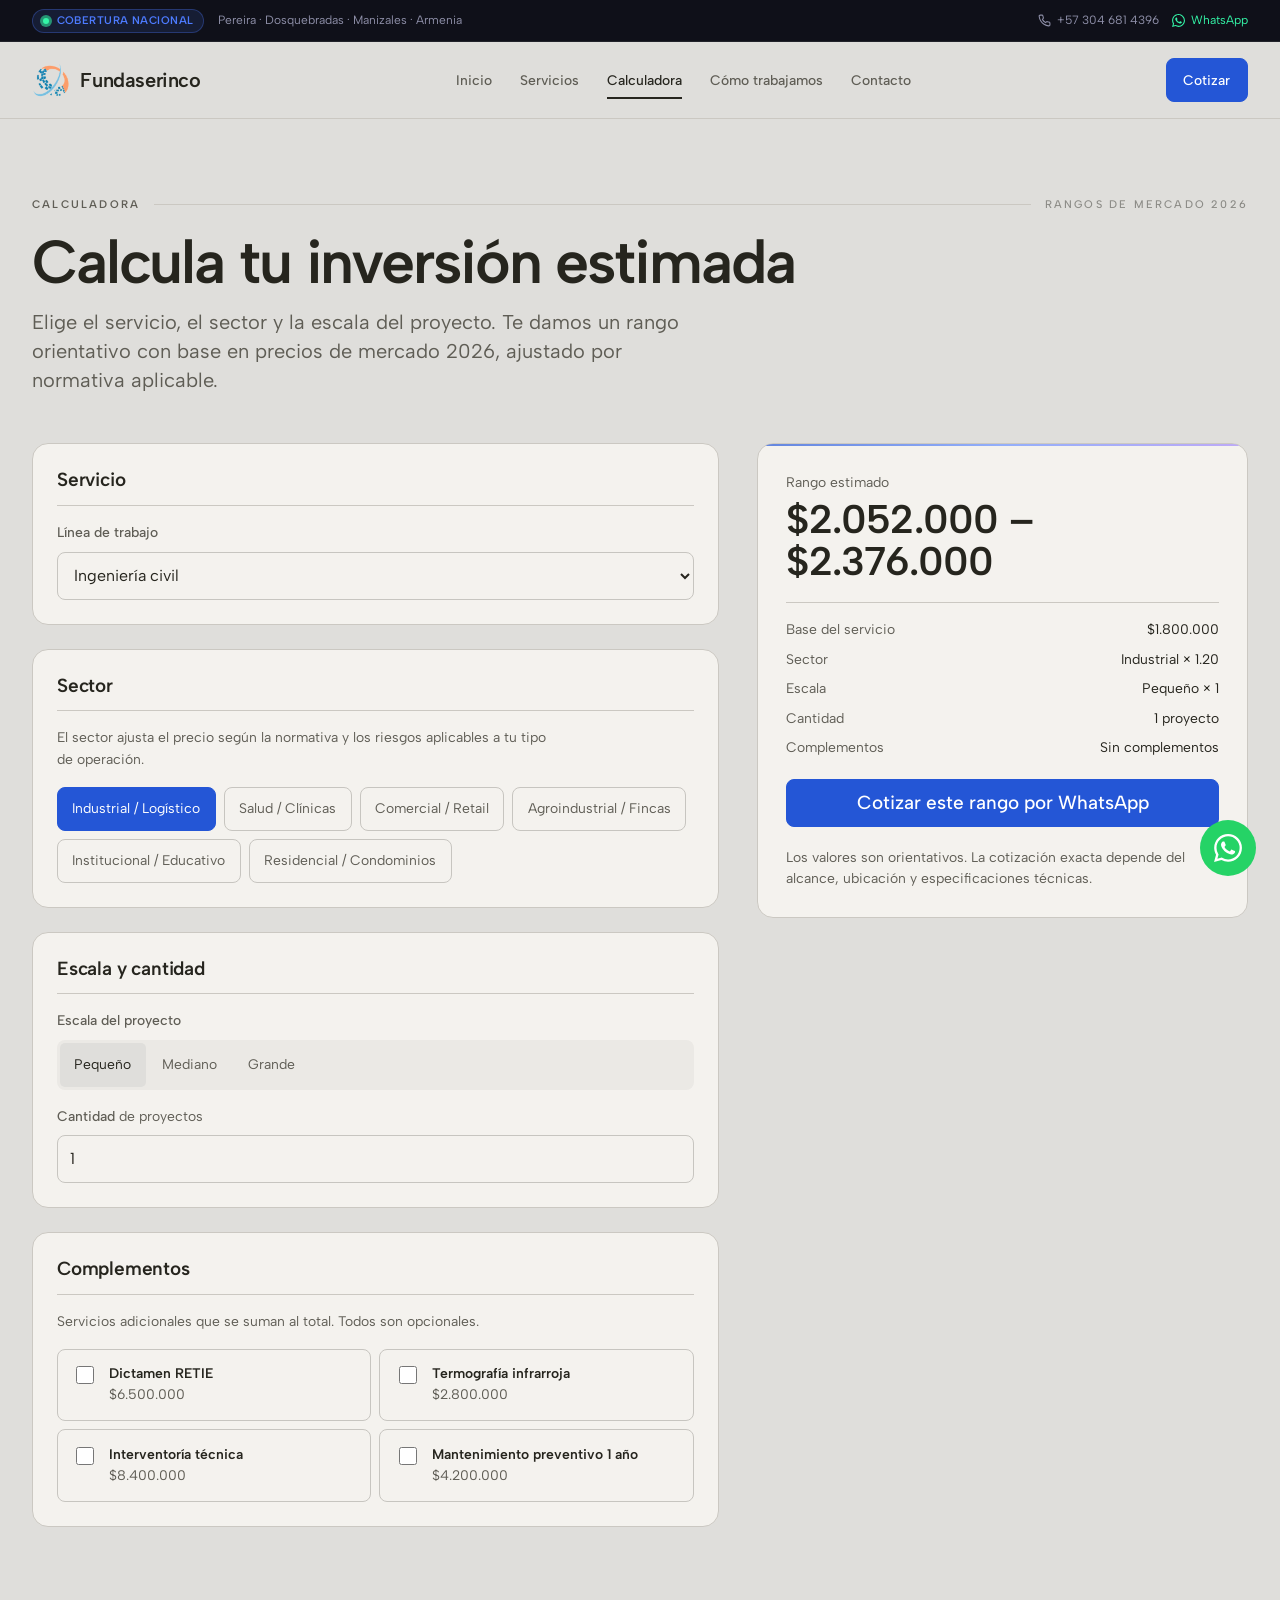
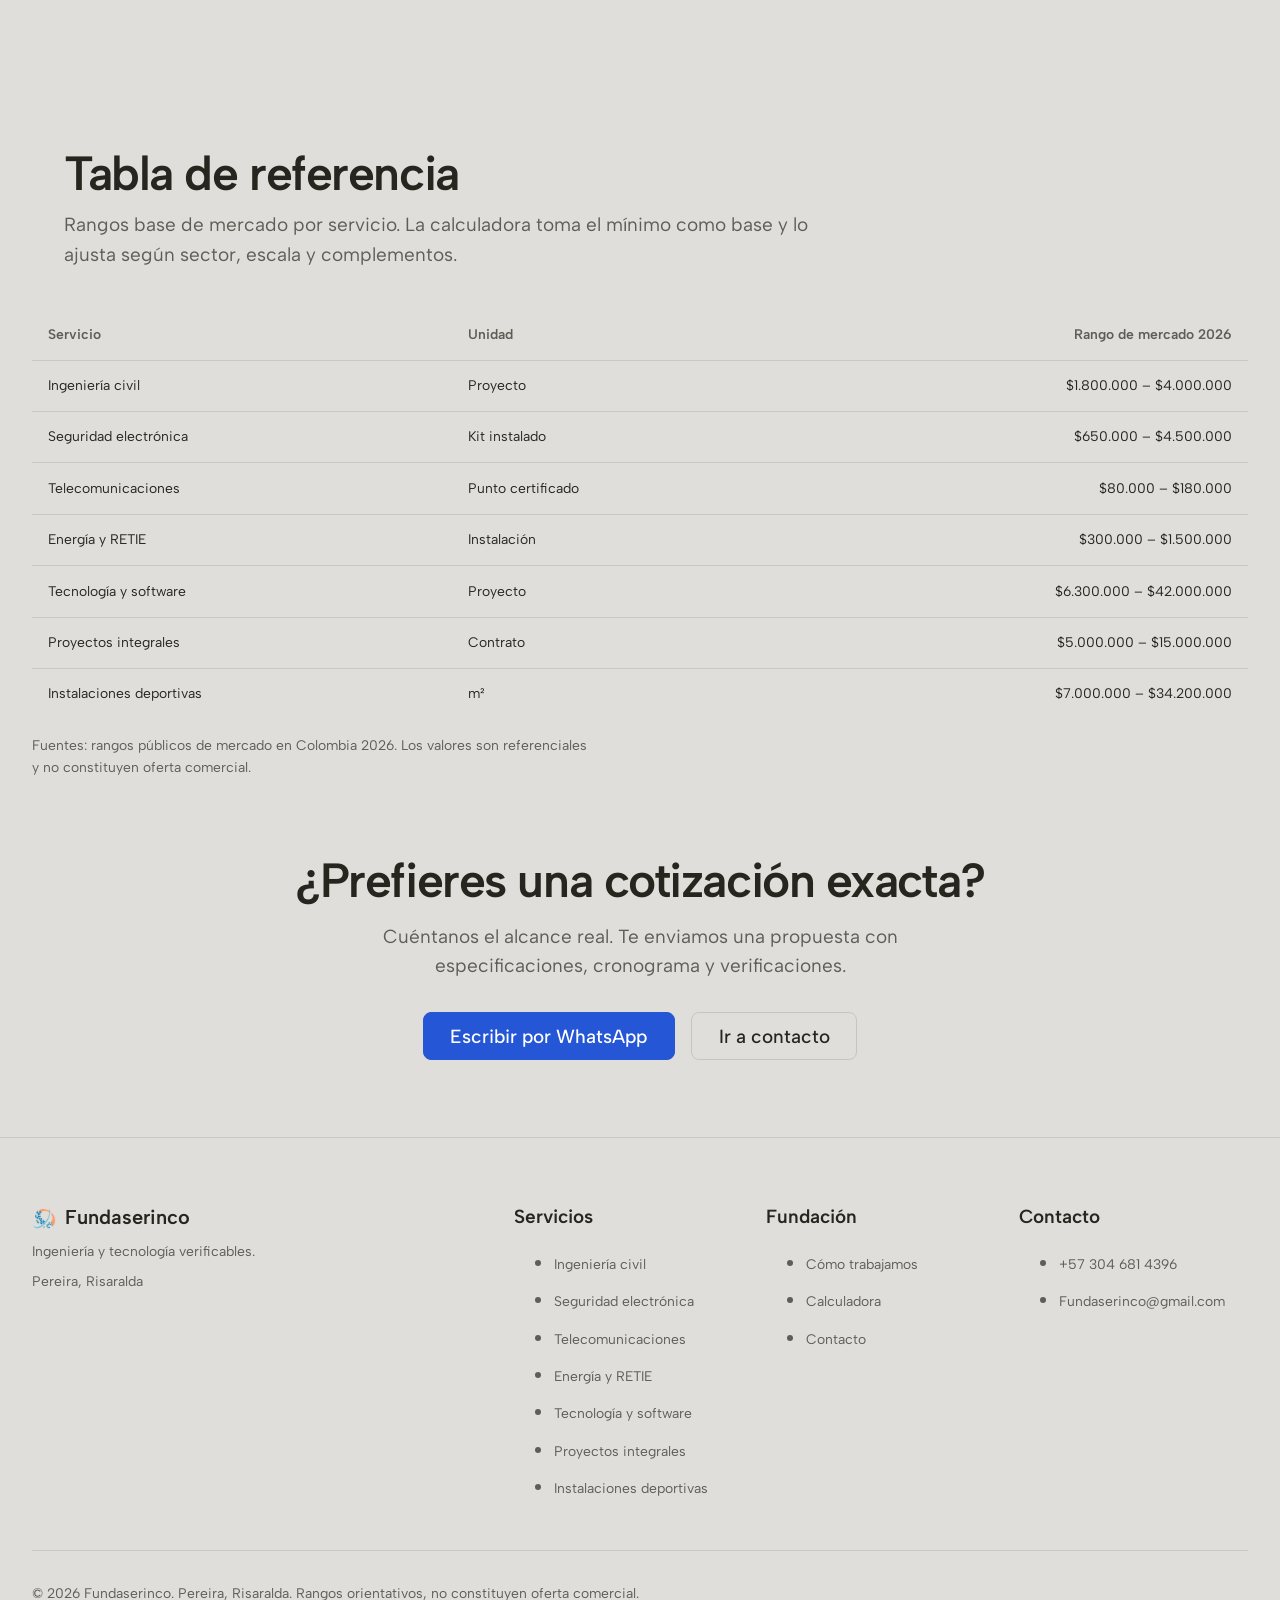
==== commit 1ff05bfb: "Add files via upload" ====
--- a/calculadora.html
+++ b/calculadora.html
@@ -23,8 +23,8 @@
   <meta property="og:description" content="Estimador orientativo de inversión por servicio, sector y escala.">
   <link rel="canonical" href="https://shoyosb-maker.github.io/fundaserinco-pagina-web-/calculadora.html">
   <meta property="og:url" content="https://shoyosb-maker.github.io/fundaserinco-pagina-web-/calculadora.html">
-  <meta property="og:image" content="https://shoyosb-maker.github.io/fundaserinco-pagina-web-/assets/img/og-fundaserinco.jpg">
-  <meta property="og:image:secure_url" content="https://shoyosb-maker.github.io/fundaserinco-pagina-web-/assets/img/og-fundaserinco.jpg">
+  <meta property="og:image" content="https://shoyosb-maker.github.io/fundaserinco-pagina-web-/assets/img/og-fundaserinco-2026.jpg">
+  <meta property="og:image:secure_url" content="https://shoyosb-maker.github.io/fundaserinco-pagina-web-/assets/img/og-fundaserinco-2026.jpg">
   <meta property="og:image:type" content="image/jpeg">
   <meta property="og:image:width" content="1200">
   <meta property="og:image:height" content="630">
@@ -32,7 +32,7 @@
   <meta name="twitter:card" content="summary_large_image">
   <meta name="twitter:title" content="Calculadora de inversión · Fundaserinco">
   <meta name="twitter:description" content="Estimador orientativo de inversión por servicio, sector y escala.">
-  <meta name="twitter:image" content="https://shoyosb-maker.github.io/fundaserinco-pagina-web-/assets/img/og-fundaserinco.jpg">
+  <meta name="twitter:image" content="https://shoyosb-maker.github.io/fundaserinco-pagina-web-/assets/img/og-fundaserinco-2026.jpg">
   <meta name="twitter:image:alt" content="Fundaserinco · Ingeniería y tecnología verificables en Pereira">
 </head>
 <body data-page="calculator">
@@ -94,6 +94,11 @@
   <main>
     <section class="calc-scene">
       <div class="calc-hero">
+        <div class="services-eyebrow">
+          <span class="services-eyebrow-label">Calculadora</span>
+          <span class="services-eyebrow-rule" aria-hidden="true"></span>
+          <span class="services-eyebrow-meta">Rangos de mercado 2026</span>
+        </div>
         <h1>Calcula tu inversión estimada</h1>
         <p class="lead">Elige el servicio, el sector y la escala del proyecto. Te damos un rango orientativo con base en precios de mercado 2026, ajustado por normativa aplicable.</p>
       </div>
--- a/assets/css/sections.css
+++ b/assets/css/sections.css
@@ -304,6 +304,39 @@
   .tile-5 { grid-column: span 12; min-height: 0; gap: 1.5rem; }
   .services-eyebrow-rule { display: none; }
   .services-eyebrow { justify-content: space-between; }
+}
+
+/* ---------- imagen del servicio como fondo (hover) ---------- */
+.svc-media { --card-image: none; }
+.svc-media--civil { --card-image: url("../img/servicios/ingenieria-civil.jpg"); }
+.svc-media--seguridad { --card-image: url("../img/servicios/seguridad-electronica.jpg"); }
+.svc-media--telecom { --card-image: url("../img/servicios/telecomunicaciones.jpg"); }
+.svc-media--energia { --card-image: url("../img/servicios/energia-retie.jpg"); }
+.svc-media--software { --card-image: url("../img/servicios/tecnologia-software.jpg"); }
+.svc-media--integrales { --card-image: url("../img/servicios/proyectos-integrales.jpg"); }
+.svc-media--deportivas { --card-image: url("../img/servicios/instalaciones-deportivas.jpg"); }
+
+.service-tile { overflow: hidden; }
+.service-tile::after {
+  content: '';
+  position: absolute;
+  inset: -10px;
+  z-index: 0;
+  /* velo claro: la foto se lee como fondo y el texto mantiene contraste */
+  background-image:
+    linear-gradient(180deg, rgba(250, 248, 245, 0.72) 0%, rgba(250, 248, 245, 0.88) 45%, rgba(250, 248, 245, 0.97) 100%),
+    var(--card-image);
+  background-size: cover;
+  background-position: center;
+  filter: blur(1px);
+  opacity: 0;
+  transition: opacity 320ms ease;
+  pointer-events: none;
+}
+.service-tile > * { position: relative; z-index: 1; }
+.service-tile:focus-visible::after { opacity: 1; }
+@media (hover: hover) and (pointer: fine) {
+  .service-tile:hover::after { opacity: 1; }
 }
 
 /* ---------- showcase photos (histórico: ya no se usa en index.html,
@@ -893,6 +926,9 @@
   overflow: hidden;
   background: var(--dark-bg);
 }
+/* La home abre con el scroll-world: se monta bajo el topbar + header para que el
+   pin lo fije en top 0 y ocupe el viewport completo desde la primera pantalla. */
+body.home main { margin-top: calc(-1 * var(--chrome-h, 0px)); }
 .vs-stack {
   position: absolute;
   inset: 0;
@@ -909,124 +945,84 @@
   will-change: opacity;
 }
 .vs-video:first-child { opacity: 1; }
+/* Solo se oscurece la franja inferior, lo justo para que el texto se lea sobre el video */
 .vs-overlay {
   position: absolute;
   inset: 0;
   z-index: 1;
   background: linear-gradient(
-    180deg,
-    rgba(15, 16, 25, 0.92) 0%,
-    rgba(15, 16, 25, 0.55) 22%,
-    rgba(15, 16, 25, 0.45) 78%,
-    rgba(15, 16, 25, 0.92) 100%
+    to top,
+    rgba(8, 9, 15, 0.9) 0,
+    rgba(8, 9, 15, 0.74) 90px,
+    rgba(8, 9, 15, 0.55) 180px,
+    rgba(8, 9, 15, 0.2) 260px,
+    rgba(8, 9, 15, 0) 340px
   );
   pointer-events: none;
 }
+/* El texto vive en la franja inferior: deja libre el centro para la animación */
 .vs-beats {
   position: absolute;
   inset: 0;
   z-index: 2;
-  display: grid;
-  place-items: center;
-  padding: 2rem;
   pointer-events: none;
 }
 .vs-beat {
   position: absolute;
-  width: -moz-fit-content;
-  width: fit-content;
-  max-width: min(92vw, 46rem);
-  text-align: center;
+  left: var(--margin);
+  right: var(--margin);
+  bottom: 5rem;
+  max-width: 42rem;
+  text-align: left;
   opacity: 0;
-  transform: translateY(30px);
-  pointer-events: none;
-  isolation: isolate;
-}
-/* halo oscuro detrás del texto: garantiza contraste sobre cualquier frame del video */
-.vs-beat::before {
-  content: '';
-  position: absolute;
-  inset: -30% -16%;
-  z-index: -1;
-  background: radial-gradient(
-    closest-side,
-    rgba(8, 9, 15, 0.88) 0%,
-    rgba(8, 9, 15, 0.72) 45%,
-    rgba(8, 9, 15, 0.32) 75%,
-    rgba(8, 9, 15, 0) 100%
-  );
+  transform: translateY(26px);
   pointer-events: none;
 }
 .vs-beat.is-active { pointer-events: auto; }
 .vs-beat-num {
-  display: inline-flex;
-  align-items: center;
-  gap: 0.45rem;
-  padding: 0.35rem 0.85rem;
-  margin-bottom: 1.35rem;
-  border-radius: 999px;
-  border: 1px solid rgba(122, 158, 255, 0.45);
-  background: rgba(12, 18, 38, 0.55);
+  display: block;
+  margin-bottom: 0.7rem;
   font-size: 0.6875rem;
   font-weight: 600;
-  letter-spacing: 0.18em;
+  letter-spacing: 0.2em;
   text-transform: uppercase;
-  color: #cfdcff;
+  color: #a7c0ff;
   font-variant-numeric: tabular-nums;
-  -webkit-backdrop-filter: blur(6px);
-  backdrop-filter: blur(6px);
+  text-shadow: 0 1px 12px rgba(4, 6, 12, 0.95);
 }
 .vs-beat h2 {
-  font-size: clamp(2.25rem, 1.6rem + 3.2vw, 4rem);
-  font-weight: 600;
-  letter-spacing: -0.035em;
-  line-height: 0.98;
+  font-size: clamp(1.75rem, 1.25rem + 2.2vw, 3rem);
+  font-weight: 600;
+  letter-spacing: -0.03em;
+  line-height: 1.02;
   color: #ffffff;
-  margin-bottom: 1rem;
-  text-shadow: 0 2px 26px rgba(4, 6, 12, 0.75), 0 1px 3px rgba(4, 6, 12, 0.6);
+  margin-bottom: 0.6rem;
+  text-shadow: 0 2px 22px rgba(4, 6, 12, 0.85), 0 1px 3px rgba(4, 6, 12, 0.7);
+}
+/* el título es el enlace al servicio */
+.vs-beat h2 a {
+  color: inherit;
+  text-decoration: underline;
+  text-decoration-thickness: 1px;
+  text-underline-offset: 0.16em;
+  text-decoration-color: rgba(255, 255, 255, 0.3);
+  transition: text-decoration-color 200ms ease;
+}
+.vs-beat h2 a:focus-visible {
+  outline: 2px solid var(--dark-accent);
+  outline-offset: 6px;
+  border-radius: 3px;
 }
 .vs-beat p {
-  font-size: clamp(1.0625rem, 0.98rem + 0.45vw, 1.3125rem);
+  font-size: clamp(0.9375rem, 0.9rem + 0.3vw, 1.125rem);
   font-weight: 500;
-  color: rgba(240, 242, 250, 0.94);
-  line-height: 1.5;
-  margin-bottom: 1.85rem;
-  max-width: 34ch;
-  margin-inline: auto;
-  text-shadow: 0 1px 14px rgba(4, 6, 12, 0.8);
-}
-.vs-beat-actions {
-  display: flex;
-  flex-wrap: wrap;
-  gap: 0.75rem;
-  justify-content: center;
-}
-.vs-beat-actions .btn {
-  min-height: 46px;
-  -webkit-backdrop-filter: blur(6px);
-  backdrop-filter: blur(6px);
-}
-.vs-beat-actions .btn-primary {
-  background: #4d7bff;
-  border-color: #4d7bff;
-  color: #ffffff;
-  box-shadow: 0 14px 32px -16px rgba(77, 123, 255, 0.95);
-}
-.vs-beat-actions .btn-secondary {
-  background: rgba(10, 12, 20, 0.45);
-  border-color: rgba(255, 255, 255, 0.42);
-  color: #ffffff;
+  color: rgba(240, 242, 250, 0.9);
+  line-height: 1.55;
+  max-width: 42ch;
+  text-shadow: 0 1px 14px rgba(4, 6, 12, 0.9);
 }
 @media (hover: hover) and (pointer: fine) {
-  .vs-beat-actions .btn-primary:hover {
-    background: #6a92ff;
-    border-color: #6a92ff;
-    box-shadow: 0 18px 38px -16px rgba(106, 146, 255, 1);
-  }
-  .vs-beat-actions .btn-secondary:hover {
-    background: rgba(255, 255, 255, 0.18);
-    border-color: #ffffff;
-  }
+  .vs-beat h2 a:hover { text-decoration-color: #ffffff; }
 }
 .vs-nav {
   position: absolute;
@@ -1059,14 +1055,12 @@
 }
 .vs-progress {
   position: absolute;
-  bottom: 2.25rem;
-  left: 50%;
-  transform: translateX(-50%);
+  bottom: 0;
+  left: 0;
   z-index: 3;
-  width: min(320px, 55vw);
+  width: 100%;
   height: 2px;
-  background: rgba(255, 255, 255, 0.12);
-  border-radius: 2px;
+  background: rgba(255, 255, 255, 0.14);
   overflow: hidden;
 }
 .vs-progress-fill {
@@ -1077,9 +1071,8 @@
 }
 .vs-counter {
   position: absolute;
-  bottom: 3.5rem;
-  left: 50%;
-  transform: translateX(-50%);
+  right: calc(24px + 56px + 1.25rem);
+  bottom: 1.5rem;
   z-index: 3;
   font-size: 0.6875rem;
   letter-spacing: 0.15em;
@@ -1098,7 +1091,7 @@
 }
 .vs-scroll-hint {
   position: absolute;
-  bottom: 5rem;
+  bottom: 1.35rem;
   left: 50%;
   transform: translateX(-50%);
   z-index: 3;
@@ -1132,11 +1125,11 @@
 @media (max-width: 720px) {
   .vs-nav { right: 0.75rem; gap: 0.55rem; }
   .vs-dot { width: 8px; height: 8px; }
-  .vs-beat { padding-inline: 1rem; }
+  .vs-beat { bottom: 5.25rem; }
   .vs-beat h2 { font-size: clamp(1.5rem, 1.2rem + 2vw, 2.25rem); }
-  .vs-beat p { font-size: 1rem; margin-bottom: 1.25rem; }
-  .vs-counter { font-size: 0.625rem; }
-  .vs-progress { width: 70vw; }
+  .vs-beat p { font-size: 0.9375rem; }
+  /* el contador duplica el número del beat: sobra en pantallas pequeñas */
+  .vs-counter { display: none; }
 }
 /* ---------- hover gates (Emil) ---------- */
 @media (hover: hover) and (pointer: fine) {
--- a/assets/css/pages.css
+++ b/assets/css/pages.css
@@ -1672,4 +1672,313 @@
   body[data-page="service"] .service-card:hover::before { opacity: 1; }
   body[data-page="service"] .service-card:hover .service-card-desc { color: var(--dark-muted); }
   body[data-page="service"] .service-card:hover .service-card-link { color: #6a92ff; }
+}
+
+/* ==========================================================
+   LIGHT THEME — estilo del landing
+   servicios.html, calculadora.html, como-trabajamos.html,
+   contacto.html usan la paleta piedra del landing: fondo
+   --bg, tarjetas --surface-2, tinta oscura y azul --accent.
+   Se remapean los tokens "dark" de estas páginas en lugar de
+   reescribir cada componente.
+   ========================================================== */
+body[data-page="services"],
+body[data-page="calculator"],
+body[data-page="process"],
+body[data-page="contact"],
+body[data-page="service"] {
+  --dark-bg: var(--bg);
+  --dark-surface: var(--surface-2);
+  --dark-surface-2: #faf8f5;
+  --dark-ink: var(--ink);
+  --dark-muted: var(--muted);
+  --dark-rule: var(--rule);
+  --dark-rule-strong: var(--control);
+  --dark-accent: var(--accent);
+  --dark-accent-ink: var(--accent-ink);
+  --dark-accent-muted: rgba(36, 86, 214, 0.12);
+  background: var(--bg);
+  color: var(--ink);
+}
+
+/* el topbar del landing se mantiene oscuro */
+body[data-page="services"] .topbar,
+body[data-page="calculator"] .topbar,
+body[data-page="process"] .topbar,
+body[data-page="contact"] .topbar,
+body[data-page="service"] .topbar {
+  --dark-bg: #0f1019;
+  --dark-surface: #1a1b28;
+  --dark-surface-2: #232438;
+  --dark-ink: #e8e8f0;
+  --dark-muted: #8e8fa8;
+  --dark-rule: rgba(255, 255, 255, 0.08);
+  --dark-rule-strong: rgba(255, 255, 255, 0.16);
+  --dark-accent: #4d7bff;
+}
+
+/* el landing usa fondo plano: fuera retícula y glows */
+.sv-scene::before, .sv-scene::after,
+.calc-scene::before, .calc-scene::after,
+.process-scene::before, .process-scene::after,
+.contact-scene::before, .contact-scene::after,
+.service-scene::before, .service-scene::after { content: none; }
+
+/* titulares a escala display, como el hero del landing */
+.sv-hero h1,
+.calc-hero h1,
+.process-hero h1,
+.contact-scene-head h1 {
+  font-size: var(--step-display);
+  line-height: 1.0;
+  letter-spacing: -0.035em;
+}
+
+/* ritmo vertical del landing entre secciones */
+body[data-page="services"] .section + .section,
+body[data-page="calculator"] .section + .section,
+body[data-page="process"] .section + .section,
+body[data-page="contact"] .section + .section,
+body[data-page="service"] .section + .section { padding-top: 0; }
+
+/* ---------- campos y superficies ---------- */
+body[data-page="services"] .search-input,
+body[data-page="calculator"] .calc-form select,
+body[data-page="calculator"] .calc-form input[type="number"] {
+  background: var(--surface-2);
+  border-color: var(--control);
+  color: var(--ink);
+}
+body[data-page="services"] .search-input::placeholder { color: var(--muted); }
+body[data-page="services"] .search-input:focus,
+body[data-page="calculator"] .calc-form select:focus,
+body[data-page="calculator"] .calc-form input[type="number"]:focus {
+  border-color: var(--accent);
+  background: var(--surface-2);
+}
+body[data-page="calculator"] .calc-form select option { background: var(--surface-2); color: var(--ink); }
+body[data-page="calculator"] .segmented { background: var(--surface); border: 0; }
+body[data-page="calculator"] .segmented button.is-active { background: var(--bg); color: var(--ink); }
+body[data-page="services"] .filter-chip { background: transparent; border-color: var(--control); color: var(--muted); }
+body[data-page="services"] .filter-chip[aria-pressed="true"] { background: var(--accent); border-color: var(--accent); color: var(--accent-ink); }
+/* tarjetas de servicio con el lenguaje de las tiles del landing */
+body[data-page="services"] .services-detailed {
+  counter-reset: svc;
+  grid-template-columns: repeat(12, minmax(0, 1fr));
+}
+body[data-page="services"] .service-card { counter-increment: svc; grid-column: span 5; }
+body[data-page="services"] .service-card:nth-child(1),
+body[data-page="services"] .service-card:nth-child(4) { grid-column: span 7; }
+body[data-page="services"] .service-card:nth-child(5),
+body[data-page="services"] .service-card:nth-child(6),
+body[data-page="services"] .service-card:nth-child(7) { grid-column: span 4; }
+body[data-page="service"] .services-detailed { counter-reset: svc; }
+body[data-page="service"] .service-card { counter-increment: svc; }
+@media (max-width: 700px) {
+  body[data-page="service"] .services-detailed { grid-template-columns: 1fr; }
+}
+@media (max-width: 1024px) {
+  body[data-page="services"] .services-detailed .service-card { grid-column: span 6; }
+}
+@media (max-width: 700px) {
+  body[data-page="services"] .services-detailed .service-card { grid-column: span 12; }
+}
+.service-card-top {
+  display: flex;
+  align-items: center;
+  gap: 0.75rem;
+  margin-bottom: 1.25rem;
+}
+
+/* imagen del servicio: fondo que aparece al pasar el mouse */
+body[data-page="services"] .service-card::before,
+body[data-page="service"] .service-card::before { z-index: 2; }
+body[data-page="services"] .service-card > *,
+body[data-page="service"] .service-card > * { position: relative; z-index: 1; }
+body[data-page="services"] .service-card::after,
+body[data-page="service"] .service-card::after {
+  content: '';
+  position: absolute;
+  inset: -10px;
+  z-index: 0;
+  /* velo claro: la foto se lee como fondo y el texto mantiene contraste */
+  background-image:
+    linear-gradient(180deg, rgba(250, 248, 245, 0.72) 0%, rgba(250, 248, 245, 0.88) 45%, rgba(250, 248, 245, 0.97) 100%),
+    var(--card-image);
+  background-size: cover;
+  background-position: center;
+  filter: blur(1px);
+  opacity: 0;
+  transition: opacity 320ms ease;
+  pointer-events: none;
+}
+body[data-page="services"] .service-card:focus-within::after,
+body[data-page="service"] .service-card:focus-within::after { opacity: 1; }
+@media (hover: hover) and (pointer: fine) {
+  body[data-page="services"] .service-card:hover::after,
+  body[data-page="service"] .service-card:hover::after { opacity: 1; }
+}
+body[data-page="calculator"] .chip { background: var(--surface-2); border-color: var(--control); color: var(--muted); }
+body[data-page="calculator"] .chip[aria-pressed="true"] { background: var(--accent); border-color: var(--accent); color: var(--accent-ink); }
+body[data-page="calculator"] .addon { background: var(--surface-2); border-color: var(--control); }
+body[data-page="calculator"] .addon:has(input:checked) { border-color: var(--accent); background: rgba(36, 86, 214, 0.06); }
+body[data-page="process"] .stepper-tab { background: var(--surface-2); }
+body[data-page="process"] .stepper-tab[aria-selected="true"] { background: var(--accent); border-color: var(--accent); color: var(--accent-ink); }
+body[data-page="contact"] .console-field input,
+body[data-page="contact"] .console-field select,
+body[data-page="contact"] .console-field textarea {
+  background: var(--surface-2);
+  border-color: var(--control);
+  color: var(--ink);
+}
+body[data-page="contact"] .console-field input::placeholder,
+body[data-page="contact"] .console-field textarea::placeholder { color: var(--muted); }
+body[data-page="contact"] .console-field input:focus,
+body[data-page="contact"] .console-field select:focus,
+body[data-page="contact"] .console-field textarea:focus {
+  border-color: var(--accent);
+  background: var(--surface-2);
+}
+body[data-page="contact"] .console-field select option { background: var(--surface-2); color: var(--ink); }
+body[data-page="contact"] .urgency-body { background: var(--surface-2); border-color: var(--control); }
+body[data-page="contact"] .urgency-option input:checked + .urgency-body { border-color: var(--accent); background: rgba(36, 86, 214, 0.06); }
+body[data-page="contact"] .urgency-option input:focus-visible + .urgency-body { outline-color: var(--accent); }
+
+/* ---------- acentos con contraste sobre fondo claro ---------- */
+body[data-page="services"] .service-card::before,
+body[data-page="calculator"] .calc-result::before,
+body[data-page="process"] .verify-card::before,
+body[data-page="process"] .manifesto-card::before,
+body[data-page="contact"] .contact-console::before {
+  background: linear-gradient(90deg, var(--accent), #6a92ff, #a78bfa);
+}
+body[data-page="process"] .mf-badge { color: var(--accent); background: rgba(36, 86, 214, 0.10); border-color: rgba(36, 86, 214, 0.25); }
+body[data-page="process"] .mf-badge--secondary { color: #6d4bd1; background: rgba(109, 75, 209, 0.10); border-color: rgba(109, 75, 209, 0.25); }
+body[data-page="process"] .manifesto-status { color: var(--accent); }
+body[data-page="process"] .manifesto-status::before,
+body[data-page="process"] .coverage-status::before {
+  background: var(--accent);
+  box-shadow: 0 0 6px rgba(36, 86, 214, 0.45);
+}
+body[data-page="process"] .coverage-status { color: var(--accent); }
+body[data-page="process"] .norm-card-icon--purple,
+body[data-page="process"] .gear-card-icon--purple,
+body[data-page="process"] .norm-chip--purple { color: #6d4bd1; background: rgba(109, 75, 209, 0.10); border-color: rgba(109, 75, 209, 0.25); }
+body[data-page="process"] .norm-card-icon--green,
+body[data-page="process"] .gear-card-icon--green,
+body[data-page="process"] .norm-chip--green { color: #0b7a43; background: rgba(11, 122, 67, 0.10); border-color: rgba(11, 122, 67, 0.25); }
+body[data-page="process"] .norm-card-icon--cyan,
+body[data-page="process"] .gear-card-icon--cyan,
+body[data-page="process"] .norm-chip--cyan { color: #0a6f8c; background: rgba(10, 111, 140, 0.10); border-color: rgba(10, 111, 140, 0.25); }
+body[data-page="process"] .norm-check svg { color: #0b7a43; }
+body[data-page="process"] .chart {
+  --surface: var(--bg);
+  --raised: rgba(38, 37, 30, 0.05);
+  --chart-muted: rgba(38, 37, 30, 0.12);
+  --negative: #b93a2b;
+}
+/* mapa de cobertura (SVG inline) legible sobre fondo claro */
+body[data-page="process"] .map-figure svg g[font-family] { fill: var(--muted); }
+body[data-page="process"] .map-figure svg text[fill="#ffffff"] { fill: var(--ink); }
+body[data-page="process"] .map-figure svg text[fill="#34f6a8"] { fill: var(--accent); }
+body[data-page="process"] .map-figure svg g[fill="#e6eaf6"] circle { fill: #ffffff; stroke: var(--accent); }
+body[data-page="process"] .map-figure svg g[stroke="rgba(232, 232, 240, 0.5)"] line { stroke: rgba(38, 37, 30, 0.3); }
+body[data-page="process"] .map-figure svg path[stroke="rgba(122, 158, 255, 0.45)"] { stroke: rgba(36, 86, 214, 0.35); }
+body[data-page="process"] .map-figure svg .co-routes g[stroke="#7da3ff"] path { stroke: var(--accent); }
+body[data-page="process"] .map-figure svg .co-routes-glow path { stroke: rgba(36, 86, 214, 0.14); }
+body[data-page="process"] .map-figure svg circle[fill="rgba(52, 246, 168, 0.10)"] { fill: rgba(36, 86, 214, 0.10); }
+body[data-page="process"] .map-figure svg circle[fill="rgba(52, 246, 168, 0.22)"] { fill: rgba(36, 86, 214, 0.20); }
+body[data-page="process"] .map-figure svg circle[fill="#34f6a8"] { fill: var(--accent); }
+body[data-page="contact"] .channel-card--primary { border-color: rgba(37, 211, 102, 0.35); }
+body[data-page="contact"] .channel-card--primary .channel-icon {
+  background: rgba(37, 211, 102, 0.12);
+  border-color: rgba(37, 211, 102, 0.3);
+  color: #0b7a43;
+}
+body[data-page="contact"] .channel-icon { background: rgba(36, 86, 214, 0.10); border-color: rgba(36, 86, 214, 0.22); }
+body[data-page="contact"] .channel-cta { color: #0b7a43; }
+body[data-page="contact"] .console-status.is-ok { background: rgba(11, 122, 67, 0.08); border-color: rgba(11, 122, 67, 0.25); color: #0b7a43; }
+body[data-page="contact"] .console-status.is-err { background: rgba(185, 58, 43, 0.08); border-color: rgba(185, 58, 43, 0.25); color: #b93a2b; }
+body[data-page="contact"] .map-label::before { background: var(--accent); box-shadow: 0 0 8px rgba(36, 86, 214, 0.4); }
+body[data-page="contact"] .map-dot { background: var(--control); }
+body[data-page="contact"] .map-dot--hub { background: var(--accent); box-shadow: 0 0 0 4px rgba(36, 86, 214, 0.16); }
+body[data-page="contact"] .map-embed-wrap { border-color: var(--rule); background: var(--surface-2); }
+body[data-page="contact"] .map-embed { filter: grayscale(0.12); }
+body[data-page="contact"] .map-link:hover { color: #1c46b8; }
+
+/* ---------- ficha de servicio (servicios/[slug].html) ---------- */
+body[data-page="service"] .execution-chart {
+  --surface: var(--bg);
+  --raised: rgba(38, 37, 30, 0.05);
+  --chart-muted: rgba(38, 37, 30, 0.12);
+  --negative: #b93a2b;
+}
+
+@media (hover: hover) and (pointer: fine) {
+  body[data-page="services"] .btn-primary:hover,
+  body[data-page="calculator"] .btn-primary:hover,
+  body[data-page="process"] .btn-primary:hover,
+  body[data-page="calculator"] .calc-result .btn-primary:hover,
+  body[data-page="contact"] .console-submit:hover {
+    background: #1c46b8;
+    border-color: #1c46b8;
+  }
+  body[data-page="services"] .btn-secondary:hover,
+  body[data-page="calculator"] .btn-secondary:hover,
+  body[data-page="process"] .btn-secondary:hover { background: var(--surface); }
+  body[data-page="services"] .footer-grid ul a:hover,
+  body[data-page="calculator"] .footer-grid ul a:hover,
+  body[data-page="process"] .footer-grid ul a:hover,
+  body[data-page="contact"] .footer-grid ul a:hover { color: var(--ink); }
+  body[data-page="services"] .filter-chip:hover:not([aria-pressed="true"]) {
+    background: var(--surface-2);
+    border-color: var(--control);
+    color: var(--ink);
+  }
+  body[data-page="calculator"] .chip:hover:not([aria-pressed="true"]) { background: var(--surface-2); border-color: var(--control); }
+  body[data-page="calculator"] .addon:hover { border-color: var(--accent); }
+  body[data-page="calculator"] .segmented button:hover:not(.is-active) { color: var(--ink); }
+  body[data-page="process"] .stepper-tab:hover:not([aria-selected="true"]) {
+    background: var(--surface);
+    border-color: var(--control);
+    color: var(--ink);
+  }
+  body[data-page="services"] .service-card:hover {
+    background: #f8f6f2;
+    border-color: rgba(36, 86, 214, 0.32);
+    box-shadow:
+      0 18px 34px -30px rgba(38, 37, 30, 0.85),
+      0 2px 4px -3px rgba(38, 37, 30, 0.2);
+  }
+  body[data-page="services"] .service-card:hover .service-card-desc { color: var(--muted); }
+  body[data-page="services"] .service-card:hover .service-card-link { color: var(--accent); }
+  body[data-page="services"] .service-card:hover .tile-index { color: var(--accent); }
+  body[data-page="services"] .service-card:hover .tile-line { background: rgba(36, 86, 214, 0.3); }
+  body[data-page="services"] .service-card:hover .tile-arrow {
+    background: var(--accent);
+    border-color: var(--accent);
+    color: #ffffff;
+  }
+  body[data-page="services"] .service-card:hover .tile-arrow svg { transform: translate(1.5px, -1.5px); }
+  body[data-page="process"] .verify-card:hover .verify-card-num { color: var(--accent); }
+  body[data-page="contact"] .channel-card:hover { border-color: rgba(36, 86, 214, 0.4); }
+  body[data-page="contact"] .channel-card--primary:hover { border-color: rgba(37, 211, 102, 0.6); }
+  body[data-page="service"] .btn-primary:hover { background: #1c46b8; border-color: #1c46b8; }
+  body[data-page="service"] .btn-secondary:hover { background: var(--surface); }
+  body[data-page="service"] .service-card:hover {
+    background: #f8f6f2;
+    border-color: rgba(36, 86, 214, 0.32);
+    box-shadow:
+      0 18px 34px -30px rgba(38, 37, 30, 0.85),
+      0 2px 4px -3px rgba(38, 37, 30, 0.2);
+  }
+  body[data-page="service"] .service-card:hover .service-card-link { color: var(--accent); }
+  body[data-page="service"] .service-card:hover .tile-index { color: var(--accent); }
+  body[data-page="service"] .service-card:hover .tile-line { background: rgba(36, 86, 214, 0.3); }
+  body[data-page="service"] .service-card:hover .tile-arrow {
+    background: var(--accent);
+    border-color: var(--accent);
+    color: #ffffff;
+  }
+  body[data-page="service"] .service-card:hover .tile-arrow svg { transform: translate(1.5px, -1.5px); }
 }
